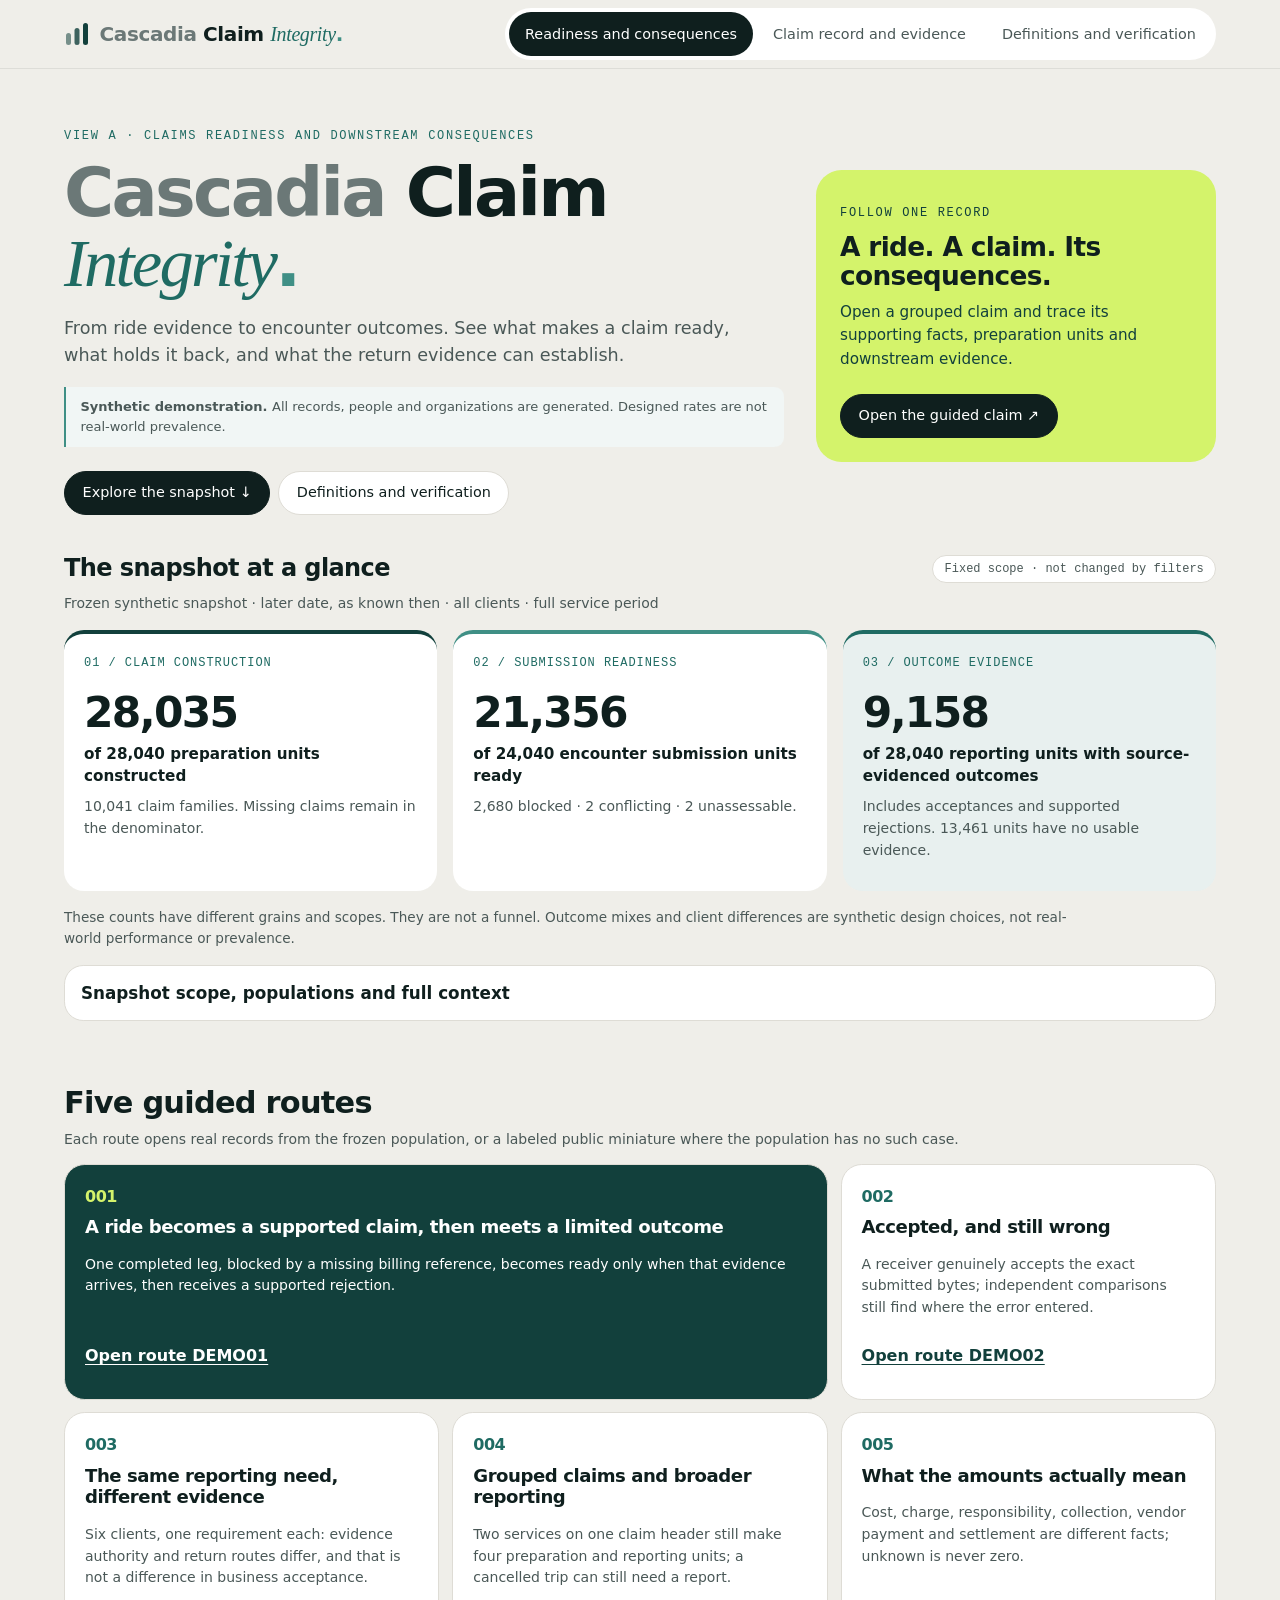
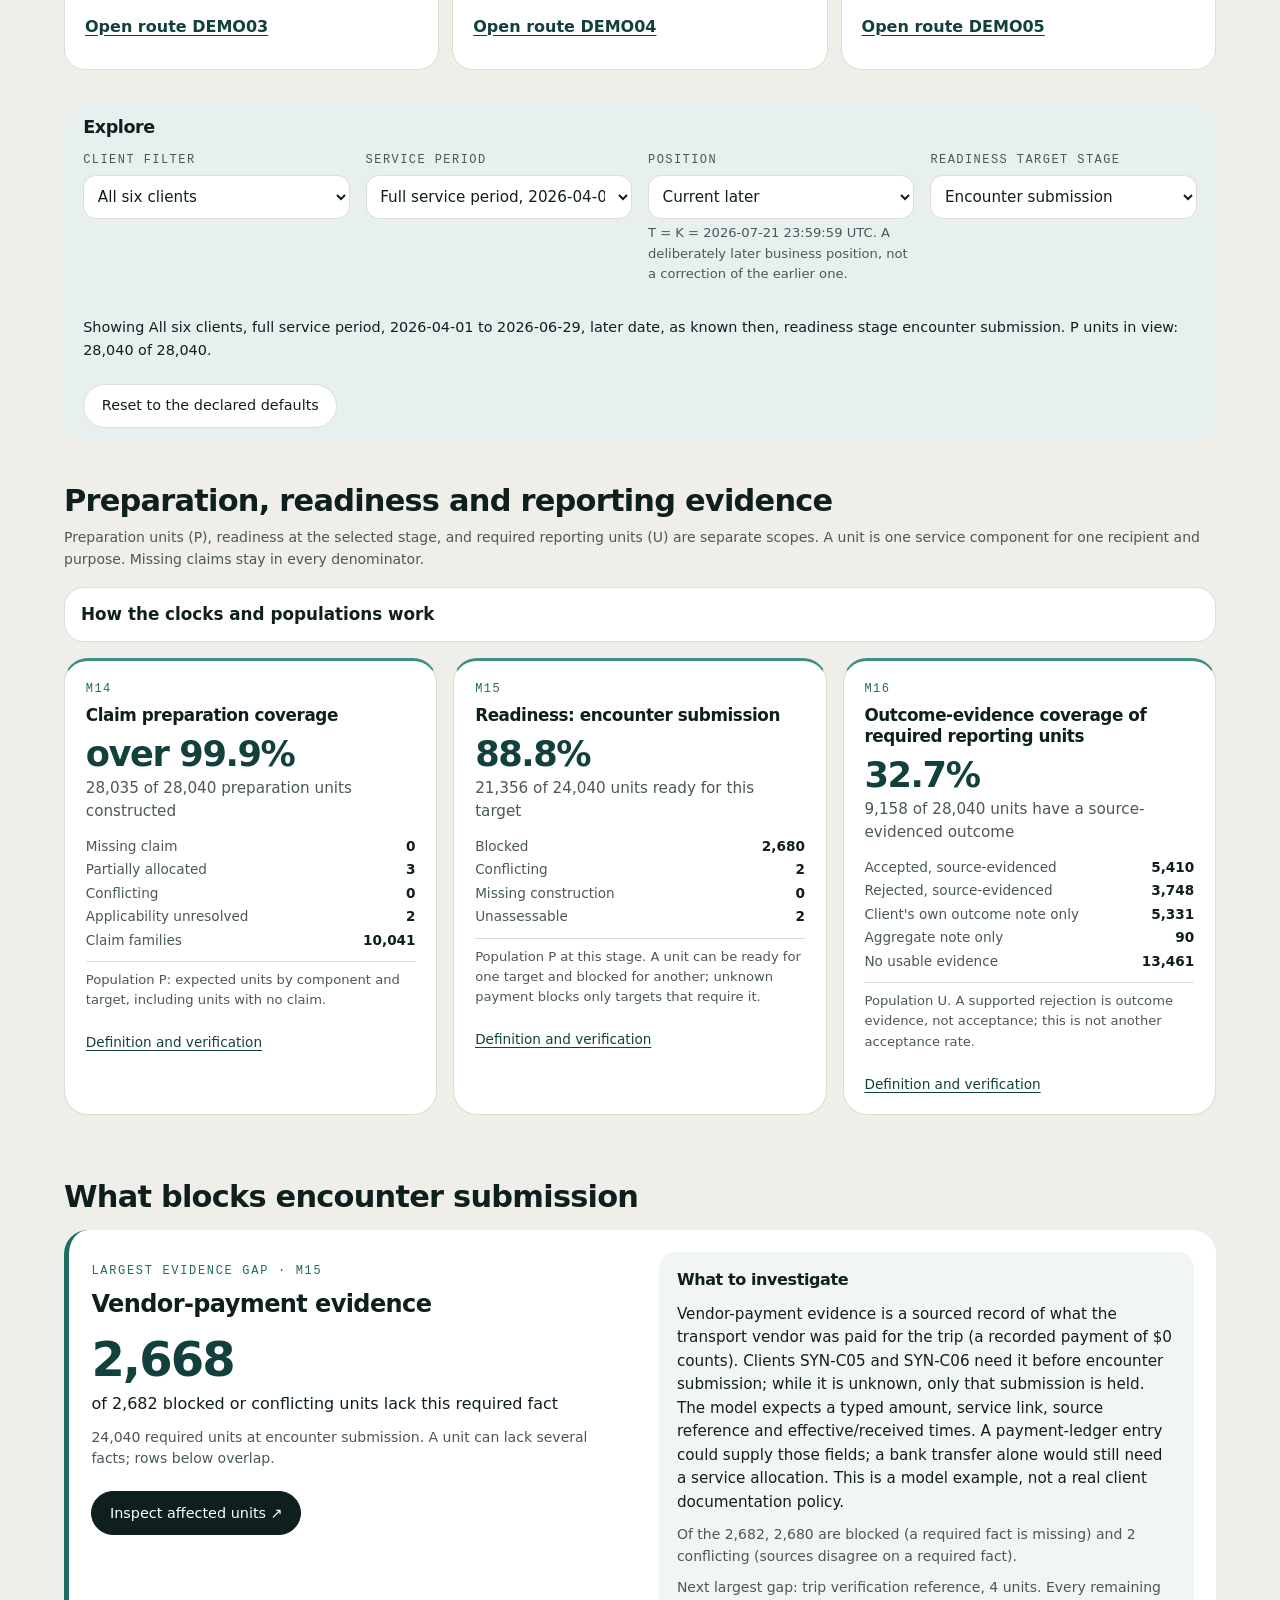
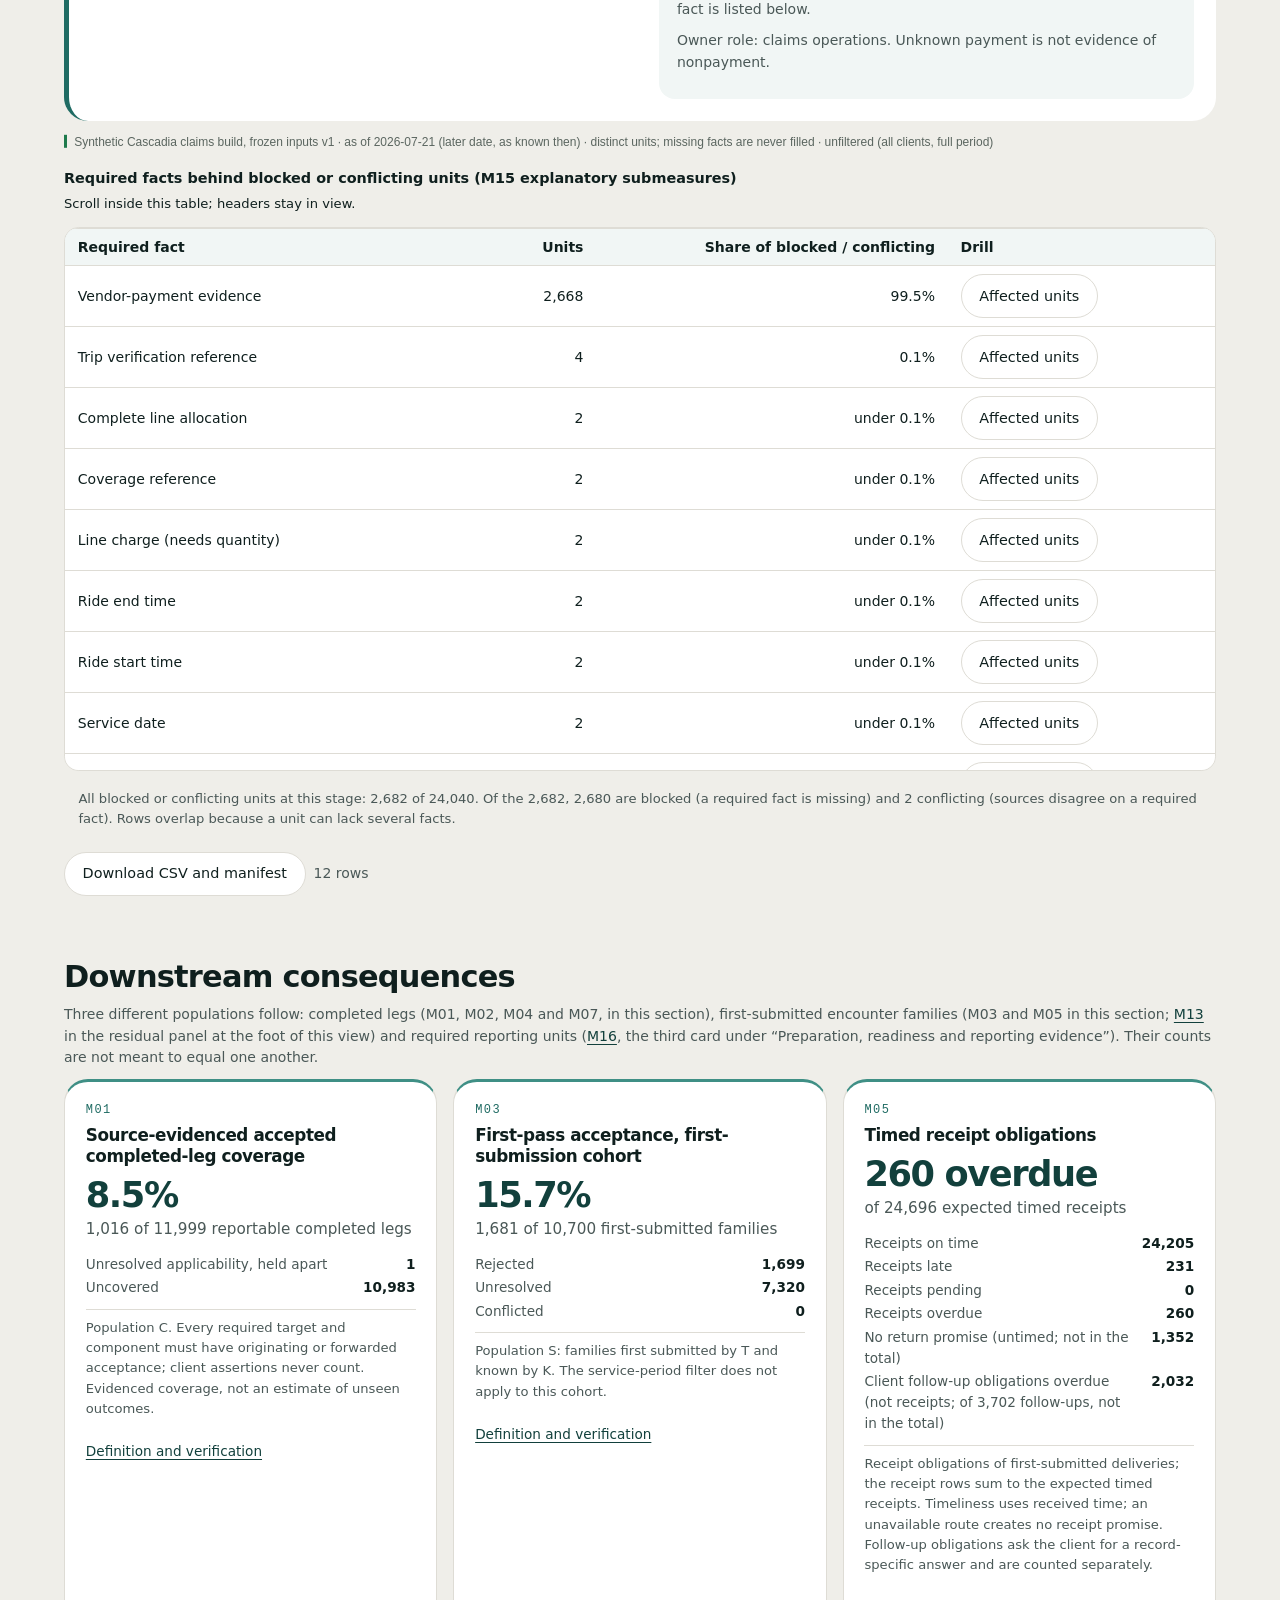
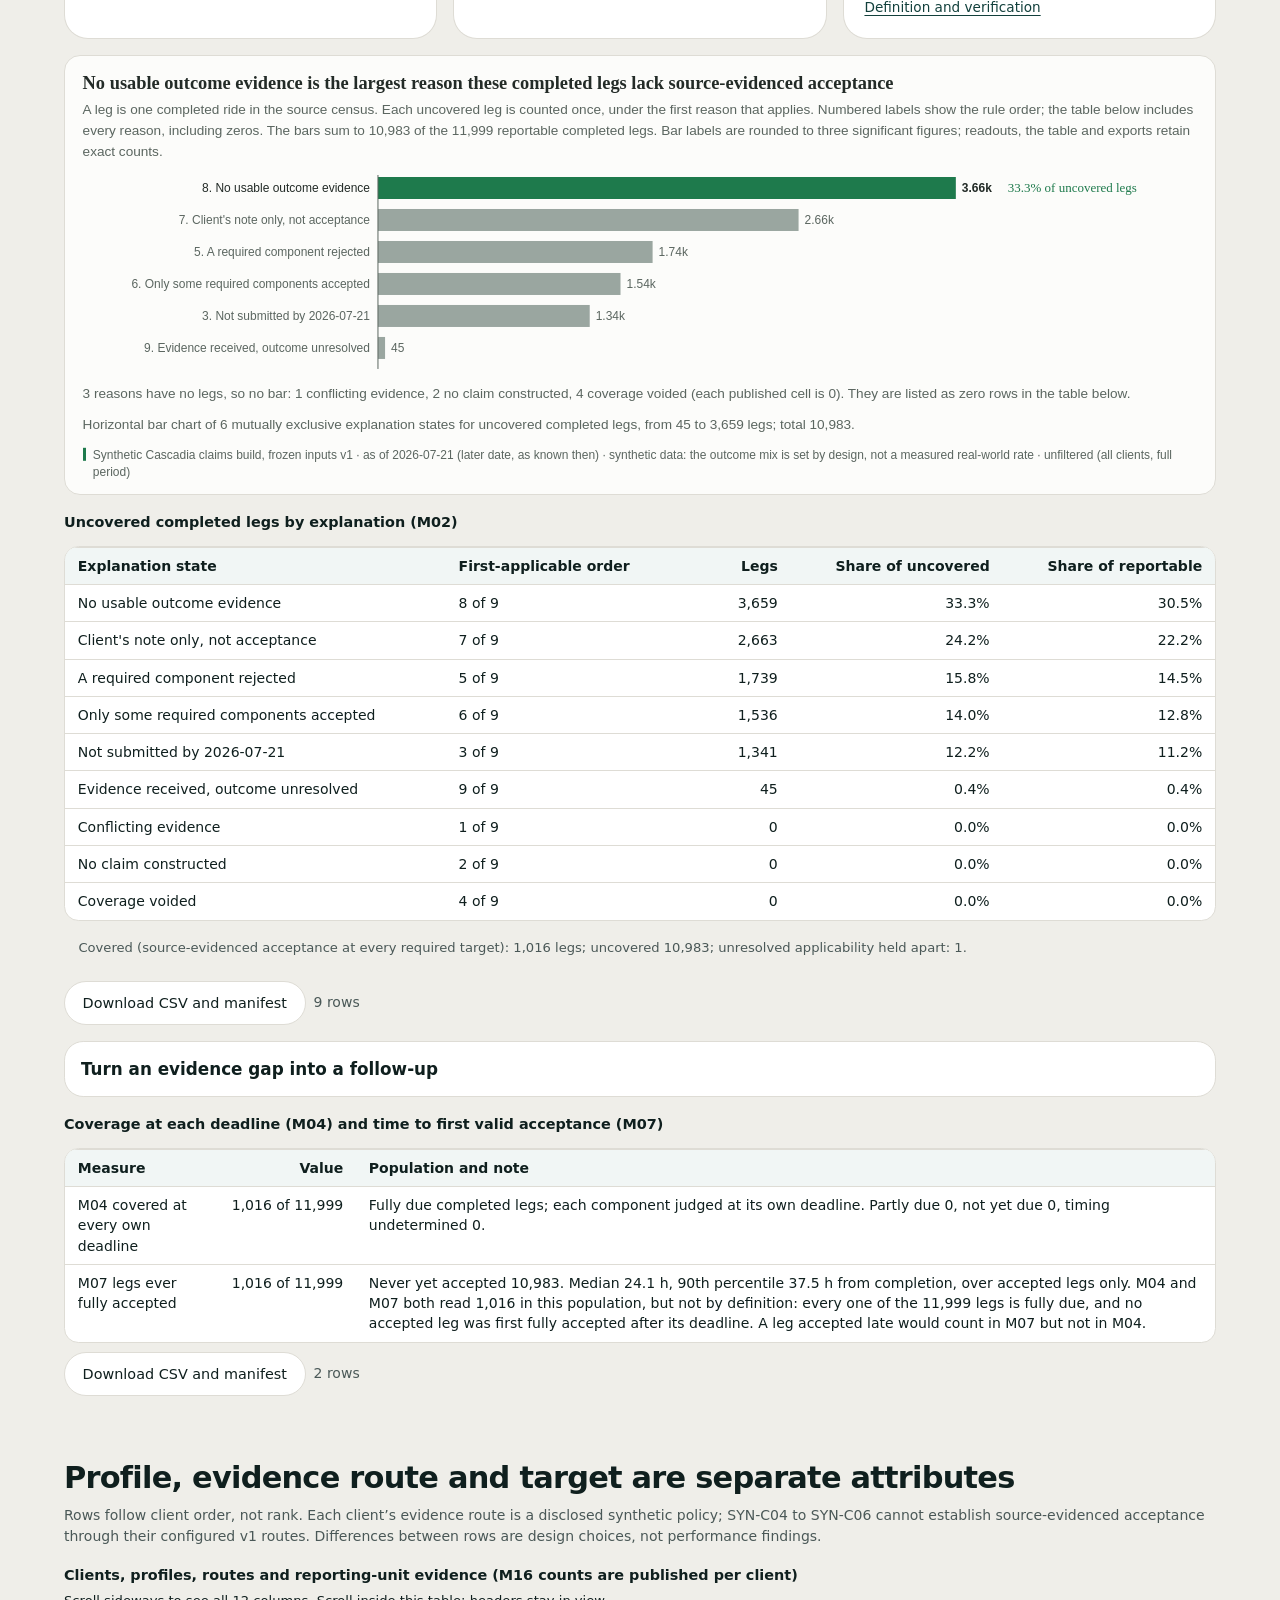
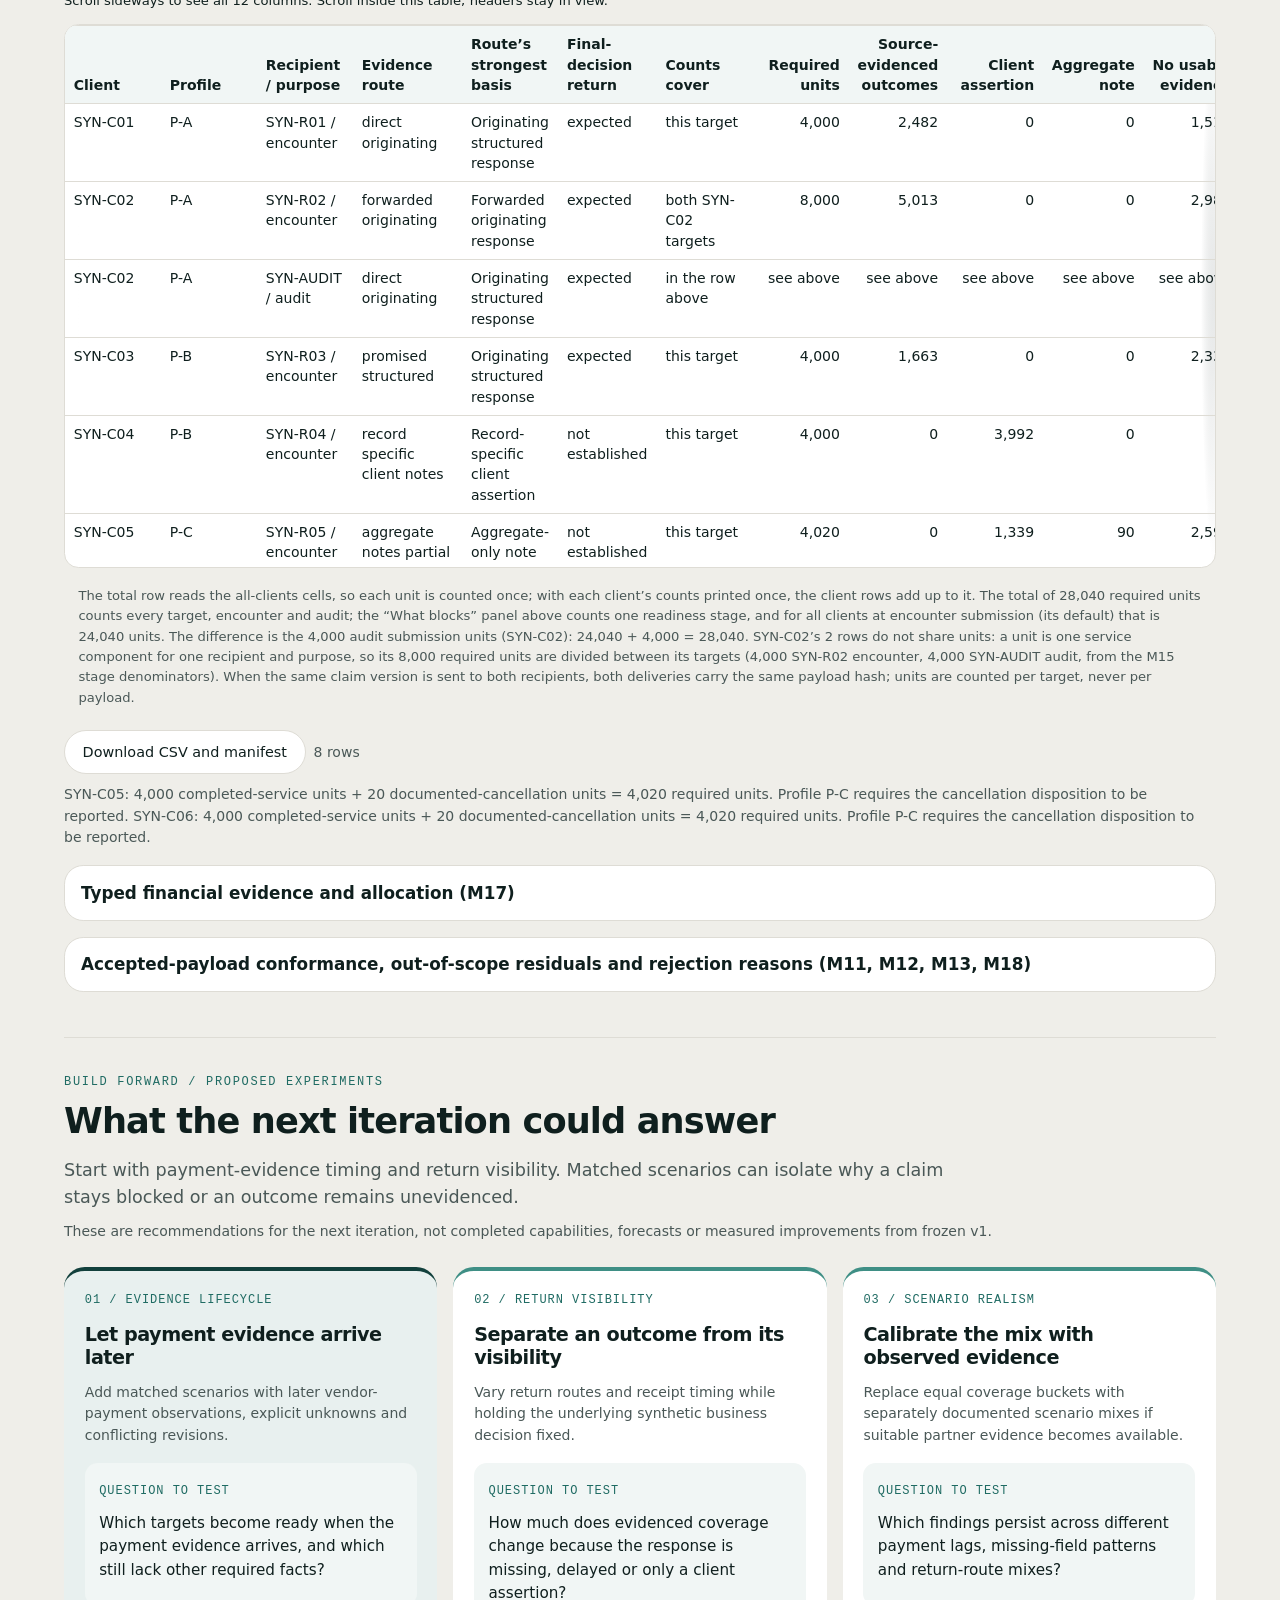
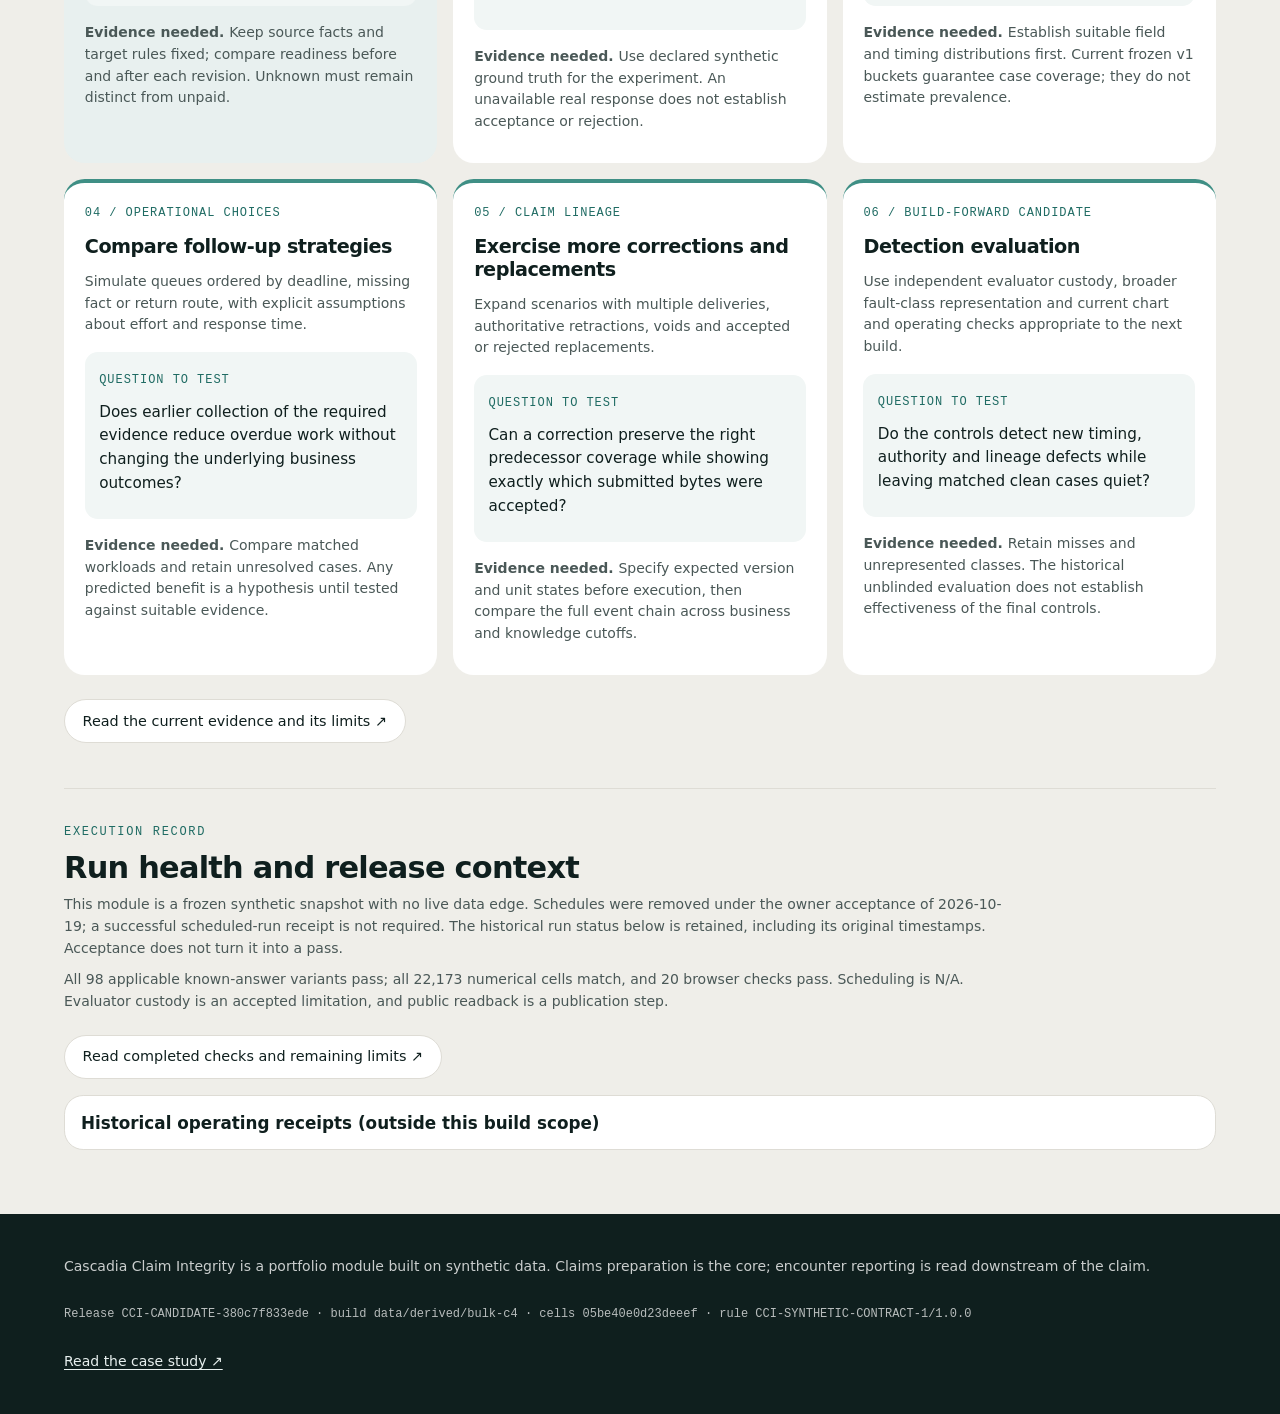
==== docs/index.html @ 3d6ae3dd "Publish Cascadia Claim Integrity module (served web/ from approved build commit 9e21fc7) Co-Authored" ====
<!doctype html>
<html lang="en">
<head>
<meta charset="utf-8">
<meta name="viewport" content="width=device-width, initial-scale=1">
<meta name="color-scheme" content="light">
<title>Cascadia Claim Integrity | From Ride Evidence to Encounter Outcomes</title>
<meta name="description" content="Trace each claim from its supporting facts through preparation, correction and downstream reporting. Synthetic demonstration data.">
<meta property="og:type" content="website">
<meta property="og:title" content="Cascadia Claim Integrity: From Ride Evidence to Encounter Outcomes">
<meta property="og:description" content="Trace each claim from its supporting facts through preparation, correction and downstream reporting. Synthetic demonstration data.">
<meta property="og:url" content="https://www.robbinsanalytics.com/cascadia-claim-integrity/">
<meta property="og:image" content="https://www.robbinsanalytics.com/cascadia-claim-integrity/assets/social-card.png">
<meta name="twitter:card" content="summary_large_image">
<meta name="twitter:title" content="Cascadia Claim Integrity: From Ride Evidence to Encounter Outcomes">
<meta name="twitter:description" content="Trace each claim from its supporting facts through preparation, correction and downstream reporting. Synthetic demonstration data.">
<meta name="twitter:image" content="https://www.robbinsanalytics.com/cascadia-claim-integrity/assets/social-card.png">
<link rel="icon" type="image/svg+xml" href="assets/favicon.svg">
<link rel="stylesheet" href="assets/app.css">
</head>
<body>
<a class="skip" href="#main">Skip to content</a>
<header class="site-head">
  <div class="container-x head-row">
    <a class="wordmark" href="#view=a" aria-label="Cascadia Claim Integrity, overview">
      <svg width="26" height="26" viewBox="0 0 26 26" aria-hidden="true"><rect x="2" y="12" width="5" height="12" rx="2.5" fill="#12403c" opacity="0.55"/><rect x="10.5" y="7" width="5" height="17" rx="2.5" fill="#12403c" opacity="0.8"/><rect x="19" y="2" width="5" height="22" rx="2.5" fill="#12403c"/></svg>
      <span class="wm-text"><span class="muted">Cascadia</span> Claim <span class="serif">Integrity</span><span class="stop">.</span></span>
    </a>
    <nav aria-label="Views" class="view-nav" id="view-nav">
      <a href="#view=a" data-view="a">Readiness and consequences</a>
      <a href="#view=b" data-view="b">Claim record and evidence</a>
      <a href="#view=c" data-view="c">Definitions and verification</a>
    </nav>
  </div>
</header>
<div class="synthetic-band" role="note">
  <div class="container-x"><strong>Synthetic demonstration.</strong> Every client, member, provider, recipient and record here is generated. Nothing describes a real organization, person or payer. Rates come from a deliberately constructed population and are not prevalence estimates.</div>
</div>
<main id="main" tabindex="-1">
  <noscript><div class="container-x"><p class="notice">This review build needs JavaScript to read its data bundle. The complete published cells are in <code>data/cells.json</code> and the frozen evidence registers in the repository's <code>governance/</code> directory.</p></div></noscript>
  <div id="app" class="container-x" aria-live="polite" aria-busy="true"><p class="loading">Loading the frozen synthetic snapshot&hellip;</p></div>
</main>
<footer class="site-foot">
  <div class="container-x foot-row">
    <p>Cascadia Claim Integrity is a portfolio module built on synthetic data. Claims preparation is the core; encounter reporting is read downstream of the claim.</p>
    <p class="mono" id="foot-release">Release identity loads with the bundle.</p>
  </div>
</footer>
<script src="assets/app.js"></script>
</body>
</html>
---- docs/assets/app.css ----
/* Cascadia Claim Integrity. Page chrome follows the Felix design system (cascadia-standards/design-system/felix-design-system.md v1.0);
   charts and data tables inside it follow VIZ-PRINCIPLES / CHART-REVIEW v2.9. Boundary recorded in governance/chart-review.md:
   Felix governs the page, cards, navigation, controls and typography outside a chart; Cascadia governs every chart canvas, its
   finding title, annotation, provenance strip and its data table. Minimum text 12 px everywhere. Light scheme only (VIZ 5.7). */
:root {
  color-scheme: light;
  --paper: #efeee9; --white: #ffffff; --mist: #e8f0ef; --mist-2: #f1f6f5; --line: #dedcd5;
  --ink: #0f1f1e; --ink-soft: #4a5857; --muted: #6b7877; --teal: #12403c; --teal-2: #1f6b63; --teal-3: #3f8f85;
  --lime: #d4f36b; --lime-2: #c2e84a;
  /* Cascadia chart palette */
  --evergreen: #1E7A4C; --glacier: #4C8BC0; --madrona: #C05A2E; --lupine: #7B68AE; --lichen: #9C7A20; --rain: #9AA6A0;
  --basalt: #232B27; --slate: #5B6660; --mist-grid: #E4E7E3; --chart-paper: #FCFCFA;
  --madrona-text: #BA572D; --lichen-text: #90701D; --glacier-text: #4279A7;
  --font-sans: Inter, "Segoe UI", system-ui, -apple-system, "Helvetica Neue", Arial, sans-serif;
  --font-display: "Inter Tight", Inter, "Segoe UI", system-ui, sans-serif;
  --font-serif: Fraunces, Georgia, "Times New Roman", serif;
  --font-mono: "JetBrains Mono", ui-monospace, "Cascadia Mono", Consolas, Menlo, monospace;
  --chart-serif: "Source Serif 4", Georgia, serif;
  --chart-sans: "Segoe UI", -apple-system, "Helvetica Neue", Arial, sans-serif;
  --radius-card: 1.5rem;
}
* { box-sizing: border-box; }
html { -webkit-font-smoothing: antialiased; scroll-behavior: smooth; }
@media (prefers-reduced-motion: reduce) { html { scroll-behavior: auto; } *, *::before, *::after { animation: none !important; transition: none !important; } }
body { margin: 0; background: var(--paper); color: var(--ink); font-family: var(--font-sans); font-size: 16px; line-height: 1.55; }
:focus-visible { outline: 2px solid var(--teal-2); outline-offset: 3px; }
a { color: var(--teal); text-underline-offset: 3px; }
code, .mono { font-family: var(--font-mono); font-size: max(12px, 0.85em); }
.container-x { width: 100%; max-width: 76rem; margin-inline: auto; padding-inline: 1.25rem; }
@media (min-width: 768px) { .container-x { padding-inline: 2rem; } }
.skip { position: absolute; left: -9999px; top: 0; background: var(--ink); color: #fff; padding: .6rem 1rem; z-index: 100; }
.skip:focus { left: 1rem; top: .5rem; }
.muted { color: var(--muted); }
.serif { font-family: var(--font-serif); font-style: italic; font-weight: 400; color: var(--teal-2); }
.stop { color: var(--teal-3); }

/* Header */
.site-head { position: sticky; top: 0; z-index: 50; background: rgba(239,238,233,.97); border-bottom: 1px solid rgba(15,31,30,.08); }
.head-row { display: flex; flex-wrap: wrap; align-items: center; justify-content: space-between; gap: .75rem; min-height: 4.25rem; padding-block: .5rem; }
.wordmark { display: inline-flex; align-items: center; gap: .6rem; text-decoration: none; color: var(--ink); }
.wm-text { font-family: var(--font-display); font-size: 1.25rem; font-weight: 600; letter-spacing: -.02em; white-space: nowrap; }
.view-nav { display: flex; flex-wrap: wrap; gap: .25rem; background: #fff; border-radius: 999px; padding: .25rem; }
.view-nav a { display: inline-flex; align-items: center; min-height: 2.75rem; padding: .5rem 1rem; border-radius: 999px; color: var(--ink-soft); text-decoration: none; font-size: .9rem; font-weight: 500; }
.view-nav a:hover { background: var(--paper); color: var(--ink); }
.view-nav a[aria-current="page"] { background: var(--ink); color: #fff; }
@media (max-width: 767px) {
  .site-head { position: static; }
  .view-nav { width: 100%; border-radius: 1rem; }
  .view-nav a { flex: 1 1 100%; justify-content: flex-start; border-radius: .8rem; }
}
.synthetic-band { background: var(--mist-2); border-bottom: 1px solid var(--line); font-size: .875rem; color: var(--ink-soft); padding-block: .55rem; }

/* Type */
h1, h2, h3, h4 { font-family: var(--font-display); letter-spacing: -.025em; color: var(--ink); margin: 0; }
h1 { font-size: clamp(2.1rem, 1.3rem + 3.2vw, 3.6rem); line-height: 1.02; font-weight: 700; letter-spacing: -.04em; }
h2 { font-size: clamp(1.45rem, 1.15rem + 1vw, 1.9rem); line-height: 1.12; font-weight: 650; margin-top: 2.6rem; }
h3 { font-size: 1.2rem; line-height: 1.2; font-weight: 650; }
h4 { font-size: 1rem; font-weight: 650; }
.eyebrow { font-family: var(--font-mono); font-size: .75rem; letter-spacing: .14em; text-transform: uppercase; color: var(--teal-2); }
.lede { font-size: 1.1rem; color: var(--ink-soft); max-width: 52rem; }
p { margin: .6rem 0; }
.small { font-size: .875rem; color: var(--ink-soft); }
.notice { background: #fff; border: 1px solid var(--line); border-radius: 1rem; padding: 1rem 1.2rem; }
.loading { padding: 3rem 0; color: var(--ink-soft); }

/* Surfaces */
.card { background: #fff; border: 1px solid var(--line); border-radius: var(--radius-card); padding: 1.25rem 1.4rem; }
.panel { background: #fff; border-radius: 1.75rem; padding: 1.4rem 1.5rem; margin-top: 1rem; }
.hero { padding-top: 2rem; }
.overview { margin-top: 1.4rem; background: #fff; border-radius: 1.75rem; padding: 1.4rem 1.5rem; border: 1px solid var(--line); }
.overview .finding { font-family: var(--font-display); font-size: clamp(1.1rem, 1rem + .5vw, 1.4rem); line-height: 1.45; font-weight: 500; color: var(--ink); max-width: 60rem; }
.ident { display: flex; flex-wrap: wrap; gap: .4rem; margin-top: .8rem; }
.chip { display: inline-flex; align-items: center; padding: .25rem .7rem; border-radius: 999px; background: #fff; border: 1px solid var(--line); font-family: var(--font-mono); font-size: .75rem; color: var(--ink-soft); }
.pill { display: inline-flex; align-items: center; gap: .4rem; padding: .3rem .8rem; border-radius: 999px; background: #fff; border: 1px solid rgba(15,31,30,.14); font-size: .8rem; font-weight: 500; }
.dot { width: .45rem; height: .45rem; border-radius: 999px; background: var(--teal-3); display: inline-block; }
.grid-3 { display: grid; gap: 1rem; grid-template-columns: 1fr; }
@media (min-width: 900px) { .grid-3 { grid-template-columns: repeat(3, minmax(0,1fr)); } }
.grid-2 { display: grid; gap: 1rem; grid-template-columns: 1fr; }
@media (min-width: 900px) { .grid-2 { grid-template-columns: repeat(2, minmax(0,1fr)); } }

/* Measure cards */
.mcard { background: #fff; border: 1px solid var(--line); border-radius: 1.5rem; padding: 1.2rem 1.3rem; display: flex; flex-direction: column; gap: .35rem; }
.mcard .mid { font-family: var(--font-mono); font-size: .75rem; letter-spacing: .12em; text-transform: uppercase; color: var(--teal-2); }
.mcard .mtitle { font-family: var(--font-display); font-weight: 650; font-size: 1.05rem; line-height: 1.25; }
.mcard .value { font-family: var(--font-display); font-weight: 700; font-size: 2.2rem; letter-spacing: -.04em; line-height: 1; margin-top: .3rem; }
.mcard .frac { font-size: .95rem; color: var(--ink-soft); }
.mcard .pop { font-size: .82rem; color: var(--ink-soft); border-top: 1px solid var(--line); padding-top: .5rem; margin-top: .3rem; }
.mcard dl { display: grid; grid-template-columns: minmax(0,1fr) auto; gap: .15rem .8rem; margin: .4rem 0 0; font-size: .85rem; }
.mcard dt { color: var(--ink-soft); }
.mcard dd { margin: 0; text-align: right; font-variant-numeric: tabular-nums; font-weight: 600; }
.mcard a.more { font-size: .85rem; margin-top: .4rem; }

/* Controls */
.controls { margin-top: 2rem; background: var(--mist-2); border: 1px solid var(--line); border-radius: 1.5rem; padding: 1rem 1.2rem; }
.controls form { display: grid; gap: .8rem 1rem; grid-template-columns: 1fr; }
@media (min-width: 720px) { .controls form { grid-template-columns: repeat(4, minmax(0,1fr)); } }
.controls label, .controls legend { display: block; font-family: var(--font-mono); font-size: .75rem; letter-spacing: .12em; text-transform: uppercase; color: var(--ink-soft); margin-bottom: .3rem; }
.controls select { width: 100%; min-height: 2.75rem; border-radius: .8rem; border: 1px solid var(--line); background: #fff; padding: .4rem .6rem; font: inherit; font-size: .95rem; color: var(--ink); }
.controls .state { grid-column: 1 / -1; font-size: .9rem; color: var(--ink); }
.btn { display: inline-flex; align-items: center; gap: .5rem; min-height: 2.75rem; padding: .55rem 1.1rem; border-radius: 999px; font: inherit; font-size: .9rem; font-weight: 500; cursor: pointer; border: 1px solid var(--line); background: #fff; color: var(--ink); text-decoration: none; }
.btn:hover { border-color: var(--teal-2); color: var(--teal); }
.btn-dark { background: var(--ink); color: #fff; border-color: var(--ink); }
.btn-dark:hover { background: var(--teal); color: #fff; }
.btn-row { display: flex; flex-wrap: wrap; gap: .5rem; align-items: center; }
.pos-desc { font-size: .82rem; color: var(--ink-soft); margin-top: .3rem; }
.restricted { border-left: 3px solid var(--lichen); background: #fbf7ec; padding: .5rem .8rem; border-radius: 0 .6rem .6rem 0; font-size: .875rem; }

/* Tables */
.table-wrap { overflow-x: auto; background: #fff; border: 1px solid var(--line); border-radius: .9rem; margin-top: .8rem; position: relative; }
.table-wrap:focus-visible { outline: 2px solid var(--teal-2); }
.binding pre { max-width: 100%; overflow: auto; }
.fold summary { overflow-wrap: anywhere; }
table { width: 100%; border-collapse: collapse; font-size: .875rem; line-height: 1.45; }
.tcap { font-weight: 600; font-size: .9rem; margin: 1rem 0 0; color: var(--ink); }
thead { background: var(--mist-2); }
th, td { text-align: left; vertical-align: baseline; padding: .5rem .8rem; border-top: 1px solid var(--line); }
th[scope="col"], th[scope="col"].num { font-weight: 600; white-space: normal; vertical-align: bottom; min-width: 6rem; max-width: 22ch; overflow-wrap: break-word; }
td.num, th.num { text-align: right; font-variant-numeric: tabular-nums; white-space: nowrap; }
tbody tr:hover { background: #fafaf7; }
.tbl-note { font-size: .82rem; color: var(--ink-soft); padding: .5rem .9rem .8rem; }
tfoot td { border-top: 2px solid var(--ink-soft); font-weight: 600; background: var(--mist-2); }
/* R1-13 finding 4: a table wider than its container says so in place (app.js table() toggles the hint) and shows edge shadows. */
.tbl-hint { font-size: .82rem; color: var(--ink); margin: .3rem 0 0; font-weight: 500; }
.tbl-hint[hidden] { display: none; }
.table-wrap.is-scrollable {
  background: linear-gradient(to right, #fff 30%, rgba(255,255,255,0)) left center / 2.5rem 100% no-repeat local,
              linear-gradient(to left, #fff 30%, rgba(255,255,255,0)) right center / 2.5rem 100% no-repeat local,
              radial-gradient(farthest-side at 0 50%, rgba(15,31,30,.22), rgba(15,31,30,0)) left center / .9rem 100% no-repeat scroll,
              radial-gradient(farthest-side at 100% 50%, rgba(15,31,30,.22), rgba(15,31,30,0)) right center / .9rem 100% no-repeat scroll;
  background-color: #fff;
}
/* Header cells may wrap where a table opts in, so it fits the design width (routes table). */
table.wrap-head th[scope="col"] { white-space: normal; vertical-align: bottom; }
table.wrap-head th, table.wrap-head td { padding-inline: .55rem; }
table.wrap-head td:first-child { white-space: nowrap; }
/* R1-13b finding 7: a table that opts in (downstream table) wraps its long text and identifier columns so it fits at 1280 px. */
table.fit td { white-space: normal; overflow-wrap: break-word; }
table.fit td .ident-wrap { overflow-wrap: anywhere; }
@media (min-width: 601px) { table.fit td:last-child { min-width: 14rem; } }
/* Tables retain their semantic header row at every width; the bounded region scrolls in both axes. */
.tag { display: inline-block; padding: .05rem .5rem; border-radius: 999px; font-size: .78rem; font-weight: 600; border: 1px solid var(--line); background: #fff; max-width: 100%; overflow-wrap: anywhere; }
td .tag { overflow-wrap: break-word; }
.tag.ok { border-color: #b7d6c4; background: #eef7f1; color: #165c39; }
.tag.bad { border-color: #e7c1ae; background: #fbefe8; color: #8f3f1d; }
.tag.unk { border-color: #d6d9d5; background: #f4f5f3; color: #4a5857; }
.tag.warn { border-color: #e6d6a6; background: #fbf6e6; color: #6e5512; }

/* Charts (Cascadia) */
figure.chart { margin: 1rem 0 0; background: var(--chart-paper); border: 1px solid var(--line); border-radius: 1rem; padding: 1rem 1.1rem .8rem; }
figure.chart .ctitle { font-family: var(--chart-serif); font-size: 1.15rem; line-height: 1.3; color: var(--basalt); font-weight: 600; margin: 0 0 .2rem; }
figure.chart .csub { font-family: var(--chart-sans); font-size: .85rem; color: var(--slate); margin: 0 0 .6rem; }
figure.chart svg { display: block; width: 100%; height: auto; }
figure.chart svg text { font-family: var(--chart-sans); font-size: 12px; fill: var(--basalt); }
figure.chart svg .lab-ctx { fill: var(--slate); }
figure.chart svg .ann { font-family: var(--chart-serif); font-size: 13px; }
figure.chart .summary { font-family: var(--chart-sans); font-size: .85rem; color: var(--slate); margin: .6rem 0 0; }
.prov { display: flex; align-items: baseline; gap: .45rem; margin-top: .7rem; font-family: var(--chart-sans); font-size: 12px; color: var(--slate); line-height: 1.4; }
/* R1-13 finding 23: at narrow widths the footnote, summary and provenance strip use the chart text token; the long title gives way to the short one. */
figure.chart .t-short { display: none; }
@media (max-width: 600px) {
  figure.chart .prov, figure.chart .summary, figure.chart .csub { color: var(--basalt); }
  figure.chart .ctitle .t-long { display: none; }
  figure.chart .ctitle .t-short { display: inline; }
}
.prov::before { content: ""; display: inline-block; width: 3px; height: 1.1em; background: var(--evergreen); flex: none; transform: translateY(.15em); }
details.fold { margin-top: 1rem; background: #fff; border: 1px solid var(--line); border-radius: 1.2rem; padding: .3rem 1rem; }
details.fold > summary { cursor: pointer; min-height: 2.75rem; display: flex; align-items: center; font-family: var(--font-display); font-weight: 650; font-size: 1.05rem; }
.relation { display: grid; gap: .5rem; grid-template-columns: 1fr; }

/* Record view */
.rec-head { display: flex; flex-wrap: wrap; gap: .6rem; align-items: baseline; }
.kv { display: grid; grid-template-columns: minmax(9rem, 14rem) minmax(0,1fr); gap: .2rem 1rem; font-size: .9rem; margin: .4rem 0; }
.kv dt { color: var(--ink-soft); }
.kv dd { margin: 0; overflow-wrap: anywhere; min-width: 0; }
.kv dd.hash { font-size: max(12px, .8rem); }
/* R1-13 finding 3: below 600 px the label sits above its value; identifiers break at separators (app.js brk()). */
@media (max-width: 600px) {
  .kv { grid-template-columns: minmax(0, 1fr); gap: 0; }
  .kv dt { font-family: var(--font-mono); font-size: .75rem; letter-spacing: .08em; text-transform: uppercase; color: var(--muted); margin-top: .5rem; }
  .kv dt:first-child { margin-top: 0; }
}
.search { display: flex; flex-wrap: wrap; gap: .5rem; margin-top: 1rem; }
.search input { flex: 1 1 18rem; min-height: 2.75rem; border-radius: 999px; border: 1px solid var(--line); padding: .45rem 1rem; font: inherit; font-size: .95rem; background: #fff; }
.timeline { list-style: none; margin: .6rem 0 0; padding: 0; border-left: 2px solid var(--line); }
.timeline li { position: relative; padding: .35rem 0 .35rem 1rem; font-size: .88rem; }
.timeline li::before { content: ""; position: absolute; left: -6px; top: .85rem; width: 10px; height: 10px; border-radius: 999px; background: #fff; border: 2px solid var(--teal-3); }
.timeline li.after-k { color: var(--muted); }
.timeline li.after-k::before { border-style: dashed; border-color: var(--rain); }
.story-list { display: grid; gap: .8rem; grid-template-columns: 1fr; margin-top: .8rem; }
@media (min-width: 900px) { .story-list { grid-template-columns: repeat(5, minmax(0,1fr)); } }
.story { background: #fff; border: 1px solid var(--line); border-radius: 1.3rem; padding: 1rem; display: flex; flex-direction: column; gap: .4rem; }
.story .sid { font-family: var(--font-display); font-weight: 700; font-size: 1.4rem; letter-spacing: -.03em; }
.story h3 { font-size: 1rem; }
.steps { counter-reset: s; list-style: none; padding: 0; margin: .6rem 0 0; }
.steps li { counter-increment: s; position: relative; padding: .5rem 0 .5rem 2.4rem; border-top: 1px solid var(--line); }
.steps li::before { content: counter(s, decimal-leading-zero); position: absolute; left: 0; top: .5rem; font-family: var(--font-display); font-weight: 700; color: var(--teal-2); }
.health { margin-top: 1.4rem; border-radius: 1.2rem; padding: .8rem 1rem; background: #fff; border: 1px dashed var(--rain); font-size: .9rem; display: flex; flex-wrap: wrap; gap: .4rem 1.2rem; }
.health strong { font-family: var(--font-display); }
.site-foot { margin-top: 4rem; background: var(--ink); color: rgba(255,255,255,.78); padding-block: 2rem; font-size: .875rem; }
.site-foot .mono { color: rgba(255,255,255,.7); overflow-wrap: anywhere; }
.site-foot a.case-study-link { color: var(--mist); }
.site-foot a.case-study-link:hover { color: var(--lime); }
.foot-row { display: grid; gap: .5rem; }
.visually-hidden { position: absolute !important; width: 1px; height: 1px; overflow: hidden; clip: rect(0 0 0 0); white-space: nowrap; }
@media print { .site-head, .controls, .view-nav { display: none; } }


/* Owner-preview UI revision, 2026-10-19. Felix chrome; Cascadia chart semantics retained. */
.synthetic-band { margin: 1.1rem 0 1.5rem; padding: .65rem .9rem; border: 0; border-left: 2px solid var(--teal-3); background: var(--mist-2); border-radius: 0 .6rem .6rem 0; font-size: .8125rem; line-height: 1.5; }
.synthetic-band .container-x { padding: 0; max-width: none; }
.hero { padding-top: 3rem; }
.hero-split { display: grid; grid-template-columns: minmax(0,1.8fr) minmax(17rem,1fr); gap: 2rem; align-items: center; padding-bottom: .5rem; }
.hero-copy, .hero-guide, .snapshot-card, .blocker-focus > div { min-width: 0; }
.hero-copy h1 { max-width: 13ch; font-size: clamp(2.7rem, 1.8rem + 3.1vw, 4.3rem); margin-top: .8rem; }
.hero-copy .lede { max-width: 42rem; }
.hero-actions { margin-top: 1.35rem; }
.hero-guide { padding: 1.5rem; border-radius: 1.6rem; background: var(--lime); }
.hero-guide .eyebrow { color: var(--teal); }
.hero-guide h2 { font-size: 1.65rem; margin: .6rem 0; line-height: 1.12; }
.hero-guide p:not(.eyebrow) { color: var(--teal); font-size: .95rem; }
.hero-guide .btn { margin-top: .8rem; }
.snapshot.overview { background: transparent; padding: 0; border: 0; border-radius: 0; margin-top: 2rem; }
.snapshot-heading { display: flex; flex-wrap: wrap; justify-content: space-between; align-items: center; gap: .6rem; }
.snapshot h2 { margin: 0; font-size: 1.5rem; }
.snapshot-grid { margin-top: 1rem; }
.snapshot-card { background: white; padding: 1.25rem; border-radius: 1.25rem; border-top: 4px solid var(--teal); }
.snapshot-card:nth-child(2) { border-top-color: var(--teal-3); }
.snapshot-card:nth-child(3) { border-top-color: var(--teal-2); background: var(--mist); }
.snapshot-card .eyebrow { letter-spacing: .08em; margin: 0 0 1.2rem; }
.snapshot-value { font-family: var(--font-display); font-size: 2.65rem; line-height: 1; letter-spacing: -.04em; font-weight: 700; color: var(--ink); }
.snapshot-den { font-size: .95rem; font-weight: 600; line-height: 1.4; }
.scope-note { font-size: .85rem; color: var(--ink-soft); margin-top: 1rem; max-width: 64rem; }
.snapshot-detail { margin-top: .8rem; }
.snapshot-detail > .small { max-width: 64rem; }
.view-a > section:not(.hero):not(.snapshot):not(.controls) { margin-top: 2.8rem; padding-top: .25rem; }
.view-a > section > h2, .view-a > h2 { margin-top: 1rem; }
.view-a > h2 { margin-top: 2.5rem; }
.view-a .mcard { border-top: 3px solid var(--teal-3); }
.view-a .mcard .value { color: var(--teal); }
.terms-fold { margin-bottom: 1rem; }
.terms-fold > summary, .snapshot-detail > summary { font-size: .95rem; }
.view-a .story-list { grid-template-columns: repeat(3, minmax(0,1fr)); }
.view-a .story:first-child { grid-column: span 2; background: var(--teal); color: white; }
.view-a .story:first-child h3, .view-a .story:first-child .small, .view-a .story:first-child a { color: white; }
.view-a .story:first-child .sid { color: var(--lime); }
.view-a .story { padding: 1.25rem; }
.view-a .story .sid { color: var(--teal-2); font-size: 1rem; }
.view-a .story h3 { font-size: 1.13rem; }
.view-a .story a { margin-top: auto; font-weight: 600; min-height: 2.75rem; display: inline-flex; align-items: center; }
.controls { background: var(--mist); border: 0; }
.controls h2 { margin-bottom: .85rem; }
.blocker-focus { display: grid; grid-template-columns: minmax(0,1fr) minmax(0,1fr); gap: 2rem; padding: 1.4rem; border-radius: 1.5rem; background: white; border-left: 5px solid var(--teal-2); margin-top: 1rem; }
.blocker-focus h3 { margin-top: .45rem; font-size: 1.5rem; }
.blocker-value { color: var(--teal); font-family: var(--font-display); font-size: 3rem; font-weight: 700; letter-spacing: -.04em; line-height: 1; margin-top: 1rem; }
.blocker-context { background: var(--mist-2); border-radius: 1rem; padding: 1rem 1.15rem; font-size: .95rem; }
.blocker-focus .btn { margin-top: .7rem; }
.run-section { border-top: 1px solid var(--line); padding-top: 1.5rem !important; }
.run-section h2 { margin-top: .4rem !important; }
.run-section > .small { max-width: 60rem; }
.run-section > a { display: inline-block; margin-top: .8rem; font-size: .9rem; }
.run-section .health { margin-top: .8rem; font-size: .85rem; }
/* Sticky headers stay visible while the bounded table region scrolls at every viewport width. */
.table-wrap { max-height: min(65vh, 34rem); overflow: auto; overscroll-behavior: auto; }
table { border-collapse: separate; border-spacing: 0; }
thead th { position: sticky; top: 0; z-index: 2; background: var(--mist-2); box-shadow: 0 1px 0 var(--line); }
.chart-point { cursor: pointer; }
.chart-point:focus { outline: none; }
.chart-point:focus-visible .point-hit { stroke: var(--teal-2); stroke-width: 2; }
.chart-tooltip { position: fixed; z-index: 80; width: 18rem; background: var(--ink); color: white; padding: .75rem .9rem; border-radius: .75rem; font-family: var(--chart-sans); font-size: .875rem; line-height: 1.4; box-shadow: 0 6px 24px #0f1f1e30; pointer-events: none; overflow-wrap: anywhere; }
.chart-tooltip[hidden] { display: none; }
.chart-tooltip strong, .chart-tooltip span { display: block; }
.chart-tooltip strong { font-weight: 600; }
.chart-tooltip span { margin-top: .3rem; }
.chart-tooltip .tip-scope { color: #e8f0ef; font-size: .75rem; }
h2[id] { scroll-margin-top: 7rem; }
@media (max-width: 899px) {
  .hero-split { grid-template-columns: minmax(0,1fr); gap: 1.4rem; }
  .hero-copy h1 { max-width: 17ch; }
  .hero-guide { max-width: none; }
  .view-a .story-list { grid-template-columns: repeat(2,minmax(0,1fr)); }
}
@media (max-width: 600px) {
  .container-x { padding-inline: 1rem; }
  .wm-text { font-size: 1.05rem; }
  .wordmark { gap: .35rem; max-width: 100%; }
  .hero { padding-top: 1.6rem; }
  .hero-copy h1 { font-size: 2.65rem; }
  .hero-copy .eyebrow { font-size: .75rem; letter-spacing: .08em; }
  .hero-actions { gap: .5rem; }
  .hero-actions .btn { width: 100%; justify-content: center; }
  .hero-guide { padding: 1.2rem; }
  .hero-guide h2 { font-size: 1.4rem; }
  .snapshot-card { padding: 1.1rem; }
  .snapshot-card .eyebrow { margin-bottom: .7rem; }
  .snapshot-value { font-size: 2.4rem; }
  .snapshot-heading .chip { white-space: normal; }
  .view-a .story-list, .blocker-focus { grid-template-columns: minmax(0,1fr); }
  .view-a .story:first-child { grid-column: auto; }
  .blocker-focus { padding: 1.1rem; gap: 1rem; }
  .blocker-context { padding: .9rem; }
  .search input { min-width: 0; max-width: 100%; }
  .chip { overflow-wrap: anywhere; }
  h2[id] { scroll-margin-top: 1rem; }
}
@media print {
  .table-wrap { max-height: none; overflow: visible; }
  .chart-tooltip { display: none; }
  .synthetic-band { display: block; }
}

/* Preview revision 2: explanatory views share the same Felix hierarchy. */
.explanatory-hero .hero-copy h1 { font-size: clamp(2.7rem, 1.8rem + 2.5vw, 3.8rem); max-width: 15ch; }
.hero-prompts { padding-left: 1.15rem; margin: 1.2rem 0 0; color: var(--teal); font-size: .95rem; }
.hero-prompts li { padding: .55rem 0 .55rem .25rem; border-top: 1px solid #12403c30; }
.reading-nav { margin: 2rem 0; padding: 1rem 1.2rem; background: var(--mist); border-radius: 1.2rem; }
.reading-nav > .eyebrow { margin: 0 0 .6rem; }
.reading-nav .btn { font-size: .85rem; padding: .45rem .85rem; }
.reading-chapter { margin-top: 2rem; padding: 1.5rem; border-radius: 1.5rem; border: 1px solid var(--line); border-top: 4px solid var(--teal-3); background: white; scroll-margin-top: 6rem; min-width: 0; }
.reading-chapter > .eyebrow { margin: 0 0 .6rem; }
.reading-chapter > h2, .reading-chapter > h3 { margin-top: 0 !important; }
.reading-chapter > h2 { font-size: 1.7rem; }
.reading-chapter .panel { background: var(--mist-2); }
.reading-chapter > .small { max-width: 64rem; }
.reading-chapter .table-wrap { border-radius: .8rem; }
.record-search { background: var(--mist); border-radius: 1.5rem; padding: 1.25rem 1.5rem; margin-top: 2rem; }
.record-search > .eyebrow { margin: 0 0 .4rem; }
.record-search h2 { margin: 0; font-size: 1.5rem; }
.record-search > .small { max-width: 56rem; }
.record-search .search { margin-top: 1rem; }
.position-strip { padding: 1rem 1.2rem; border-left: 3px solid var(--teal-3); margin-top: 1rem; background: #ffffff80; border-radius: 0 1rem 1rem 0; }
.position-strip a { display: inline-block; margin: .25rem 0; padding: .2rem .4rem; background: white; border-radius: .4rem; }
.record-context { background: var(--teal); color: white; border-radius: 1.5rem; padding: 1.4rem 1.5rem; margin-top: 2rem; }
.record-context h2 { color: white; font-size: 1.7rem; margin-top: 0 !important; overflow-wrap: anywhere; }
.record-context .kv dt { color: var(--mist); }
.record-context .kv dd { color: white; }
.record-context .tag { background: white; }
.view-b #rec-holder { min-width: 0; }
.view-b #rec-holder > article { min-width: 0; }
.view-b .panel[aria-labelledby="story-h"] { border-left: 4px solid var(--teal-3); }
.view-b .steps > li { padding-top: 1rem; padding-bottom: 1rem; }
.view-b .steps li::before { top: 1rem; }
.view-b #record-financial, .view-b #record-bridge { background: var(--mist-2); }
.view-b #rec-holder > div > h2 { margin-bottom: 1rem; }
.view-b #rec-holder > div > .btn-row { margin-bottom: 1rem; }
.evidence-overview { margin-top: 2rem; }
.evidence-overview > h2 { margin-top: 0; font-size: 1.5rem; }
.evidence-overview > .grid-3 { margin-top: 1rem; }
.evidence-card { background: white; border-top: 4px solid var(--teal); border-radius: 1.2rem; padding: 1.2rem; }
.evidence-card:nth-child(3) { background: var(--mist); }
.evidence-card > .eyebrow { font-size: .75rem; letter-spacing: .08em; margin-top: 0; }
.evidence-card h3 { margin: .7rem 0; font-size: 1.15rem; }
.evidence-card .tag { margin-bottom: .3rem; }
.definition-picker { display: grid; gap: .4rem; max-width: 100%; margin: 1rem 0; padding: 1rem; background: var(--mist); border-radius: .8rem; }
.definition-picker label { font-size: .85rem; font-weight: 600; }
.definition-picker select { width: 100%; min-width: 0; min-height: 2.75rem; border: 1px solid var(--line); border-radius: .6rem; padding: .4rem .7rem; background: white; font: inherit; color: var(--ink); }
.view-c #detectors .tbl-note { background: var(--mist-2); border-left: 3px solid var(--teal-2); border-radius: 0 .7rem .7rem 0; margin: 1rem 0; padding: 1rem; }
.view-c #detectors .fold { margin-top: 1rem; }
.view-c #execution { background: var(--mist-2); }
.recommendations { padding: 1.6rem 0 0 !important; border-top: 1px solid var(--line); }
.recommendations > h2 { font-size: clamp(1.7rem, 1.4rem + 1vw, 2.2rem); margin: .6rem 0 1rem !important; }
.recommendations > .lede { max-width: 58rem; }
.recommendation-grid { display: grid; grid-template-columns: repeat(3,minmax(0,1fr)); gap: 1rem; margin: 1.5rem 0; }
.recommendation-card { min-width: 0; background: white; border-radius: 1.3rem; padding: 1.3rem; border-top: 4px solid var(--teal-3); }
.recommendation-card:first-child { background: var(--mist); border-color: var(--teal); }
.recommendation-card > .eyebrow { letter-spacing: .08em; margin: 0 0 .8rem; }
.recommendation-card h3 { font-size: 1.2rem; margin-bottom: .8rem; }
.experiment-question { padding: .9rem; background: var(--mist-2); border-radius: .8rem; margin: 1rem 0; }
.experiment-question .eyebrow { letter-spacing: .08em; font-size: .75rem; }
.experiment-question p { font-size: .95rem; font-weight: 500; }
@media (max-width: 899px) {
  .recommendation-grid { grid-template-columns: repeat(2,minmax(0,1fr)); }
}
@media (max-width: 600px) {
  .explanatory-hero .hero-copy h1 { font-size: 2.65rem; }
  .reading-nav { padding: 1rem; }
  .reading-nav .btn { justify-content: flex-start; width: 100%; }
  .reading-chapter, .record-search, .record-context { padding: 1.1rem; border-radius: 1.1rem; }
  .reading-chapter { scroll-margin-top: 1rem; }
  .reading-chapter > h2 { font-size: 1.45rem; }
  .record-context h2 { font-size: 1.35rem; }
  .record-context .kv dt { color: var(--mist); }
  .recommendation-grid { grid-template-columns: minmax(0,1fr); }
  .recommendation-card { padding: 1.15rem; }
  .definition-picker { padding: .8rem; }
  .definition-picker select { font-size: .875rem; }
  .view-c .reading-chapter .panel { padding: 1rem; border-radius: .8rem; }
}

/* October 19 completion records. Scoped to explanatory cards, not analytical charts. */
.completed-checks > .grid-2 { margin-top: 1rem; }
.completed-checks .completed-check-card { background: white; border-top-color: #165c39; }
.completed-check-card .completed-check-value { font-size: clamp(1.5rem, 3vw, 2.1rem); color: var(--teal); font-variant-numeric: tabular-nums; }
.completed-check-card > p:not(.eyebrow) { margin-bottom: 0; }
.completion-regressions { margin-top: 1rem; padding: 1.1rem 1.2rem; border-radius: 1.2rem; background: var(--mist); }
.completion-regressions > .tag { margin-right: .6rem; }
.completion-regressions > p { margin: .5rem 0 0; }
.completed-checks > .fold { margin-top: 1rem; }
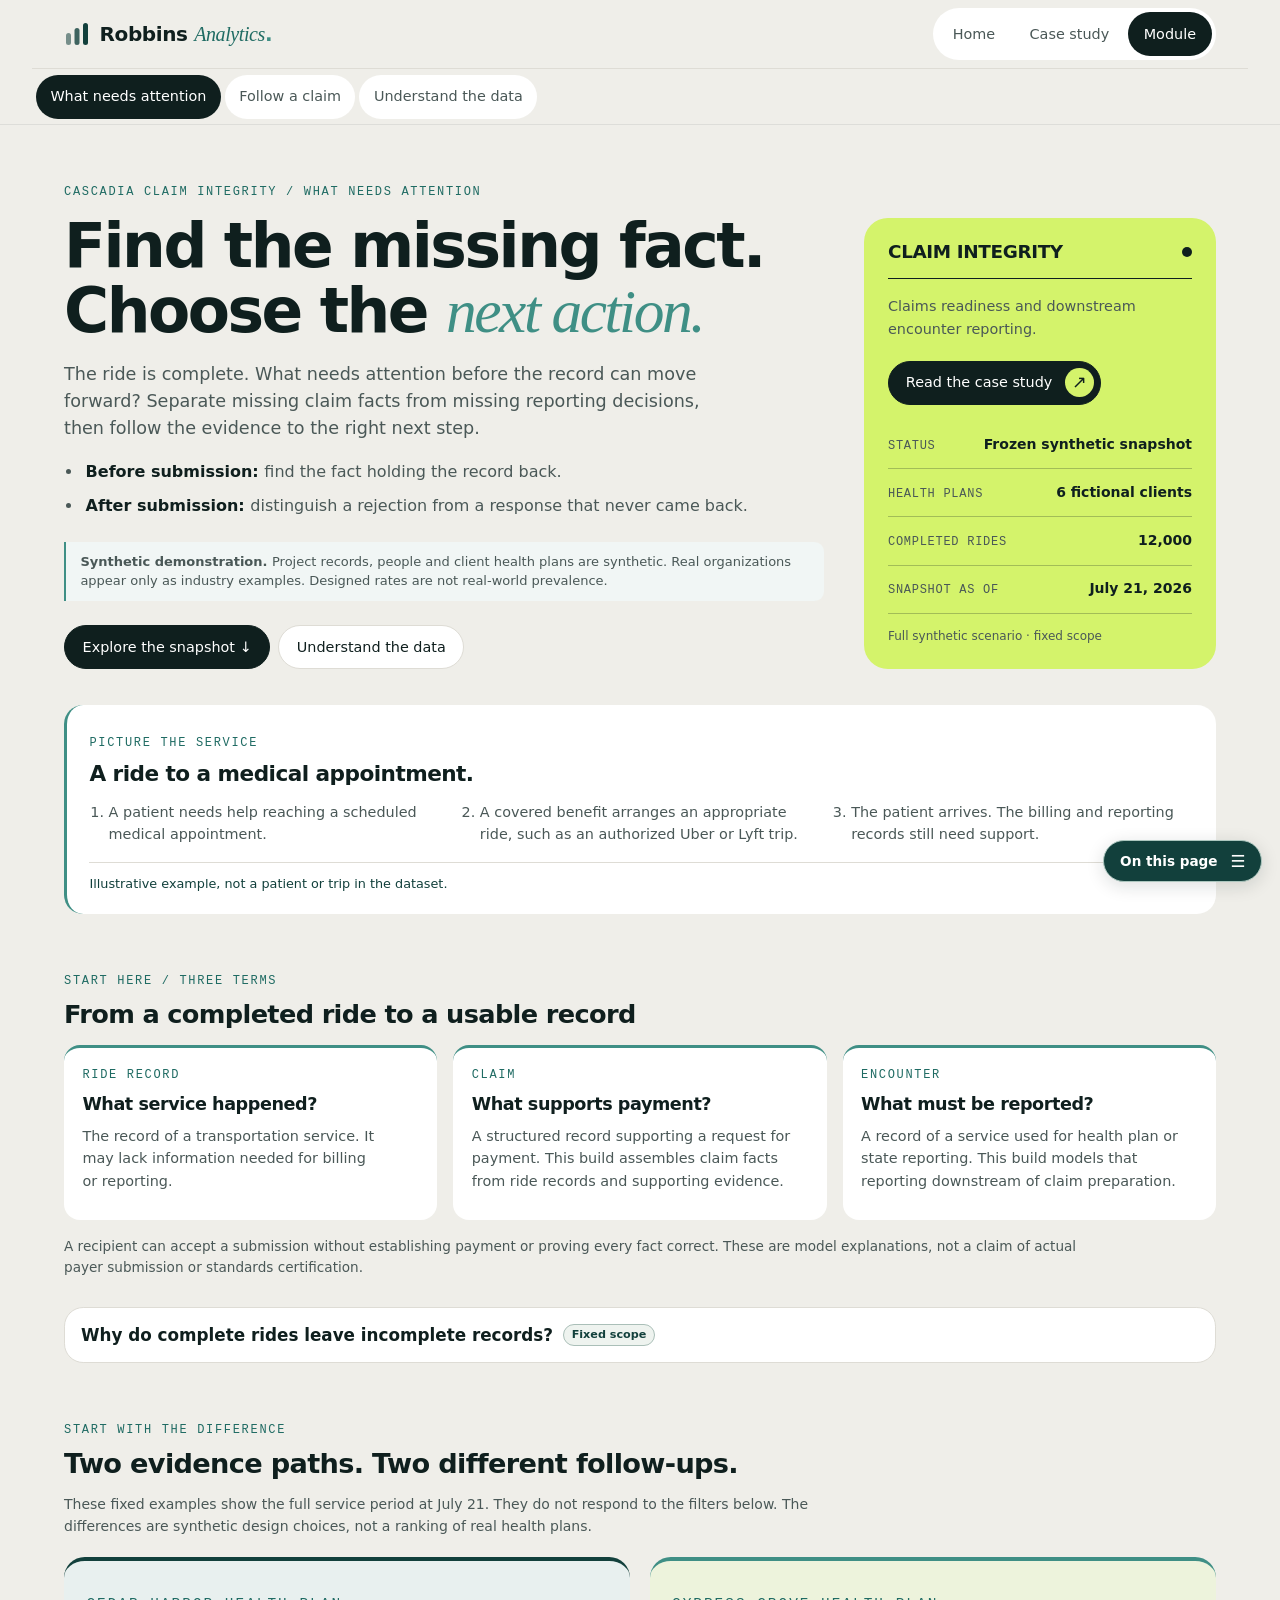
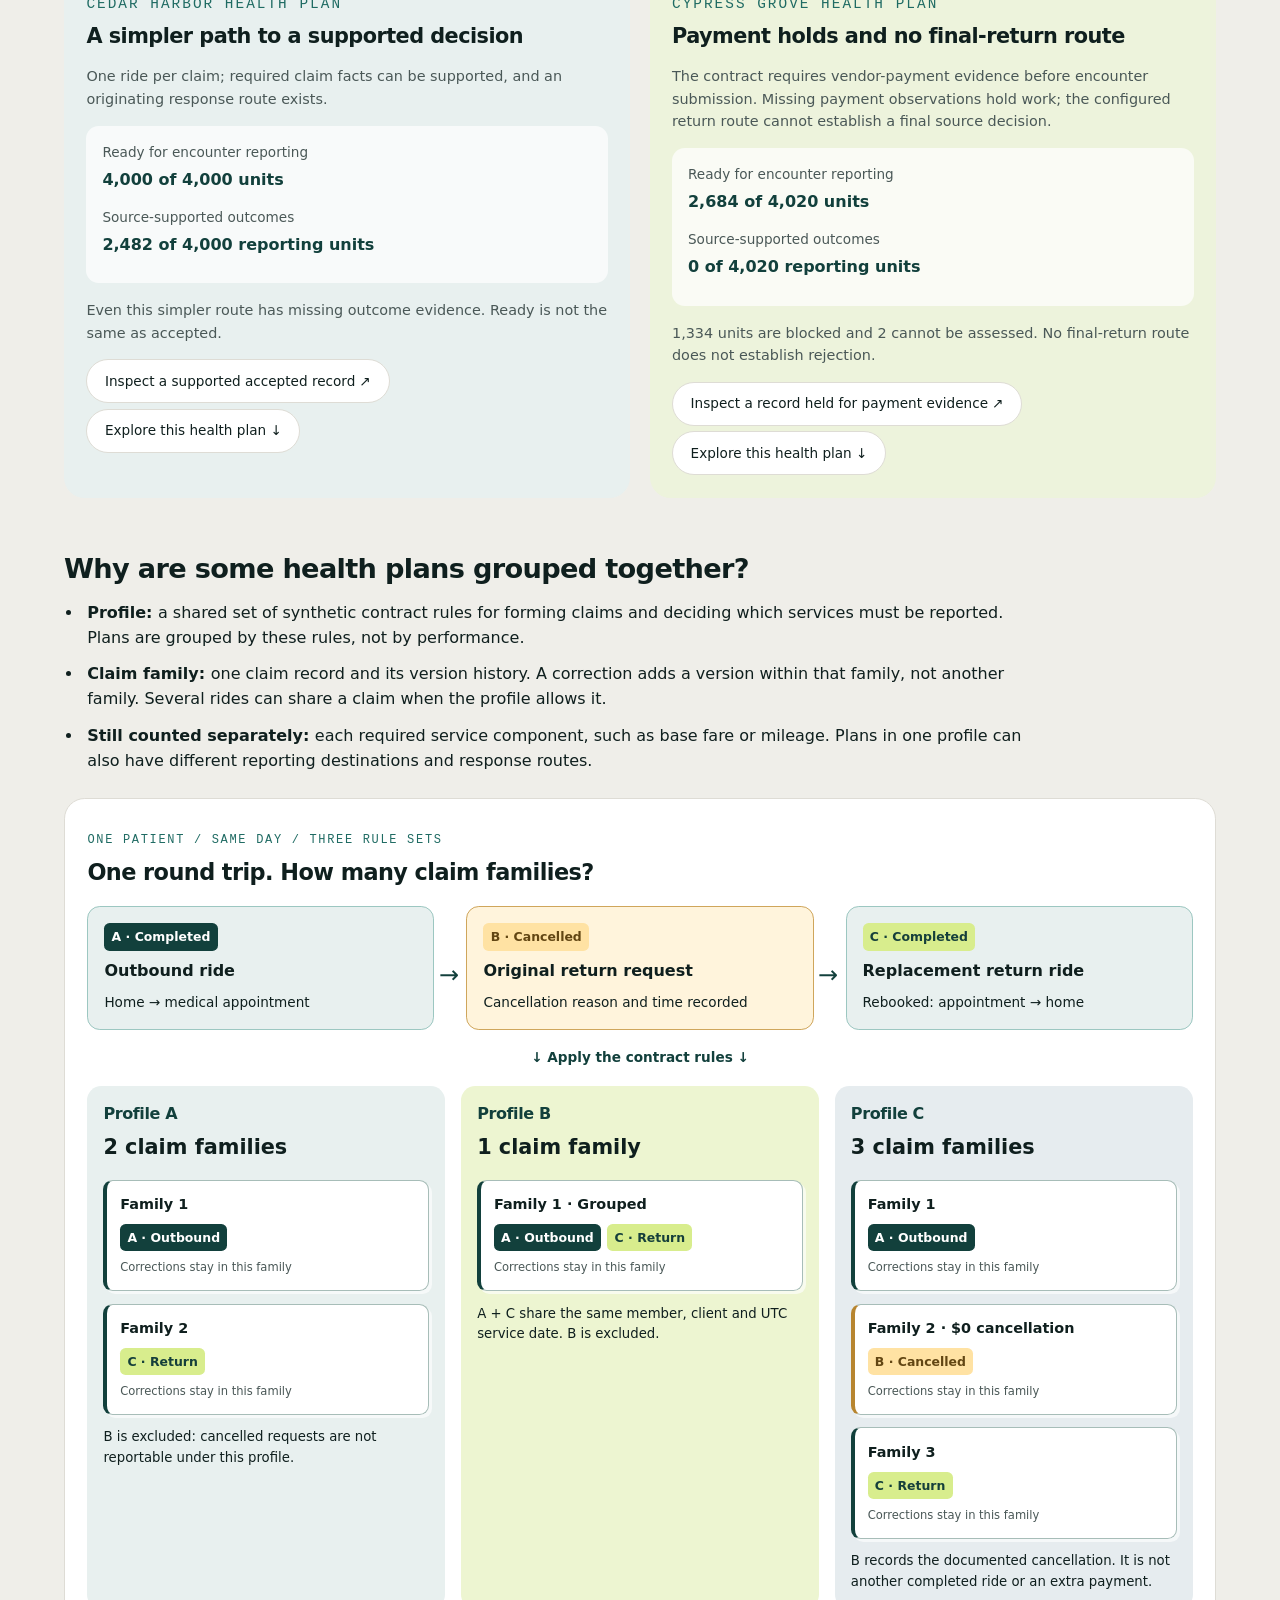
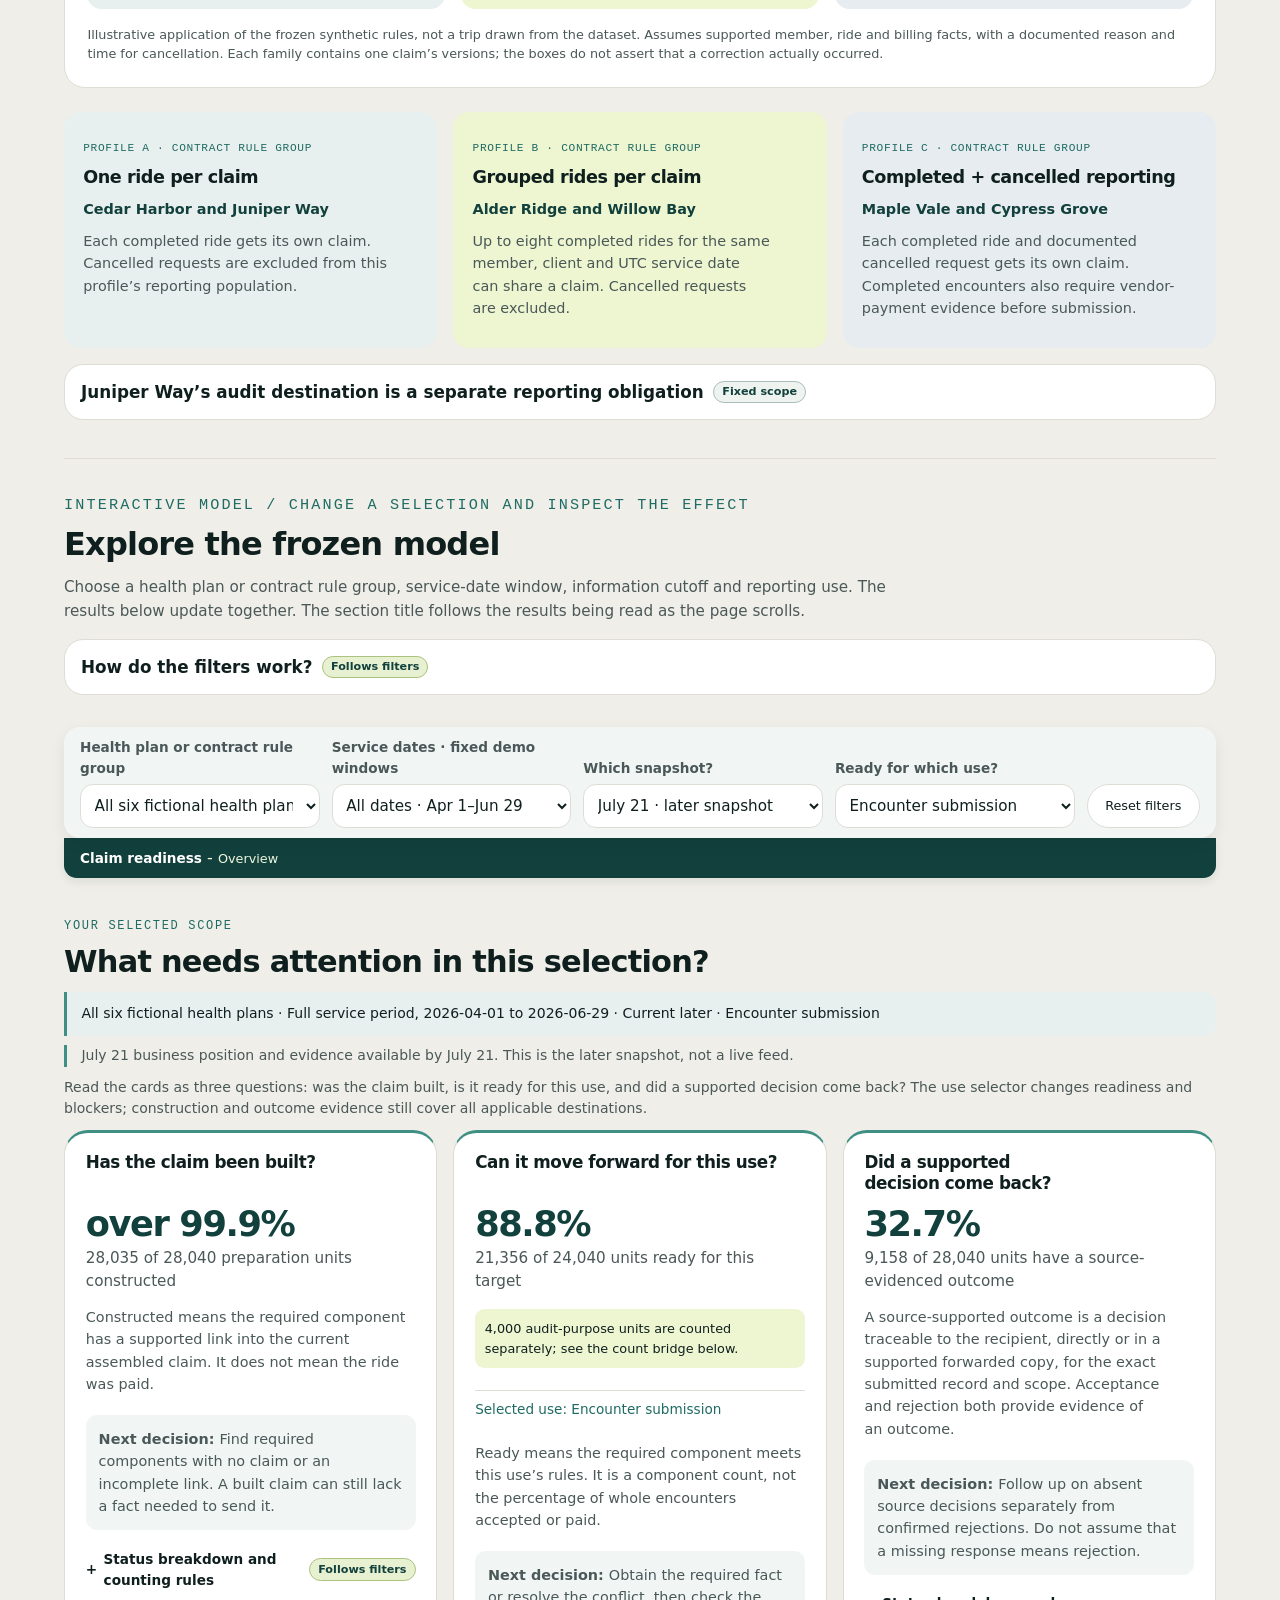
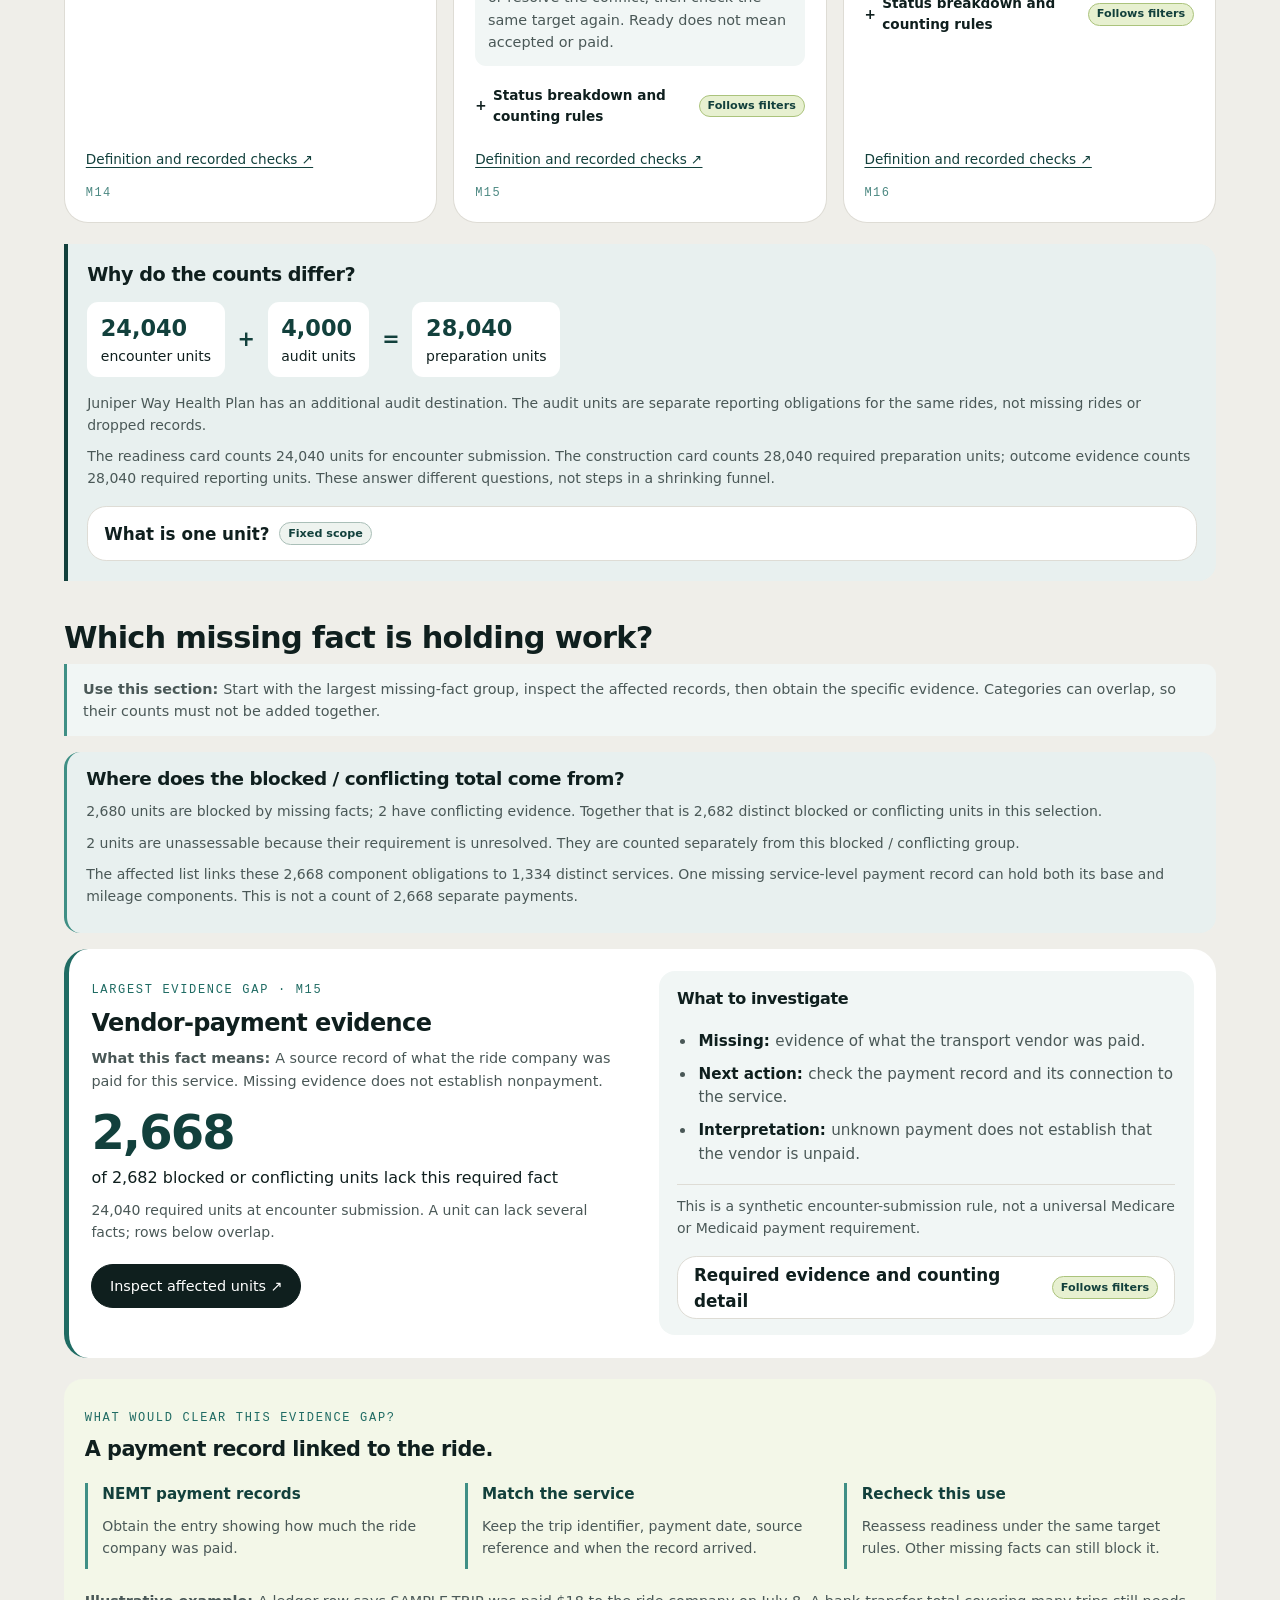
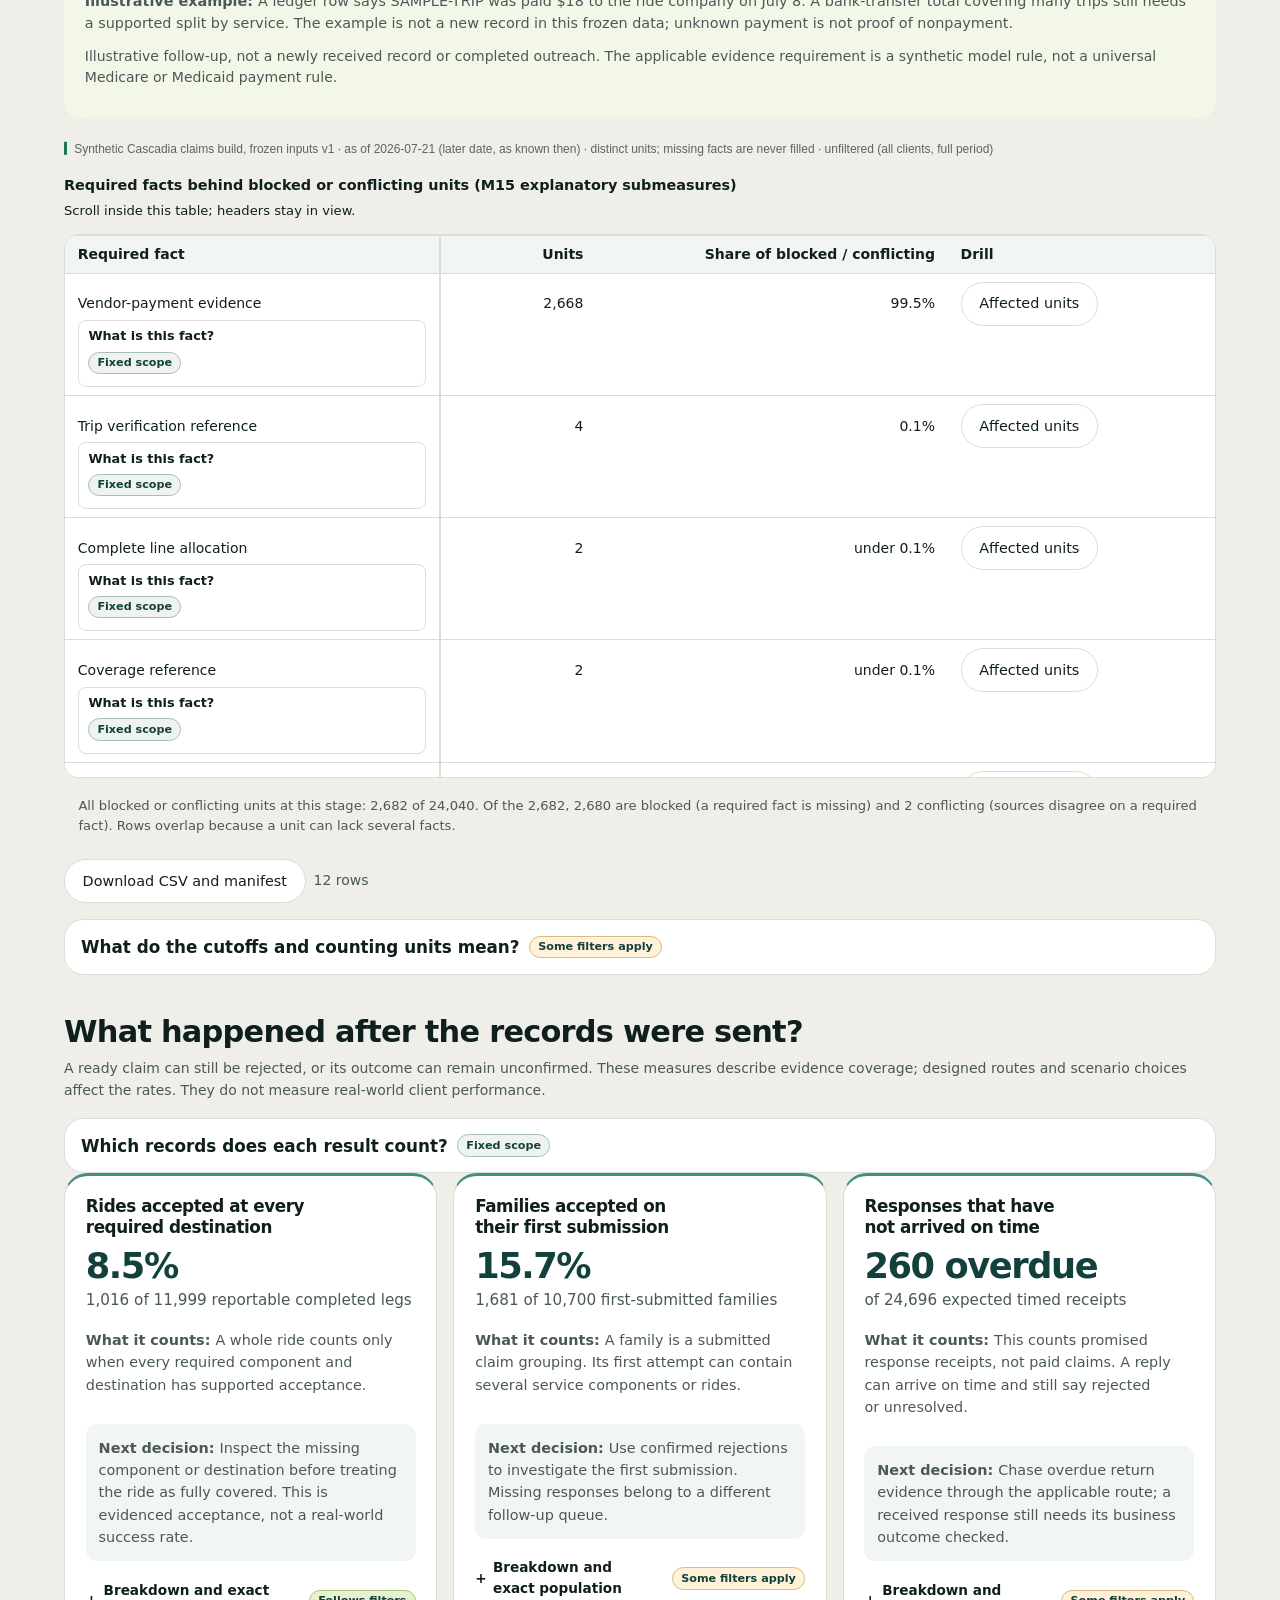
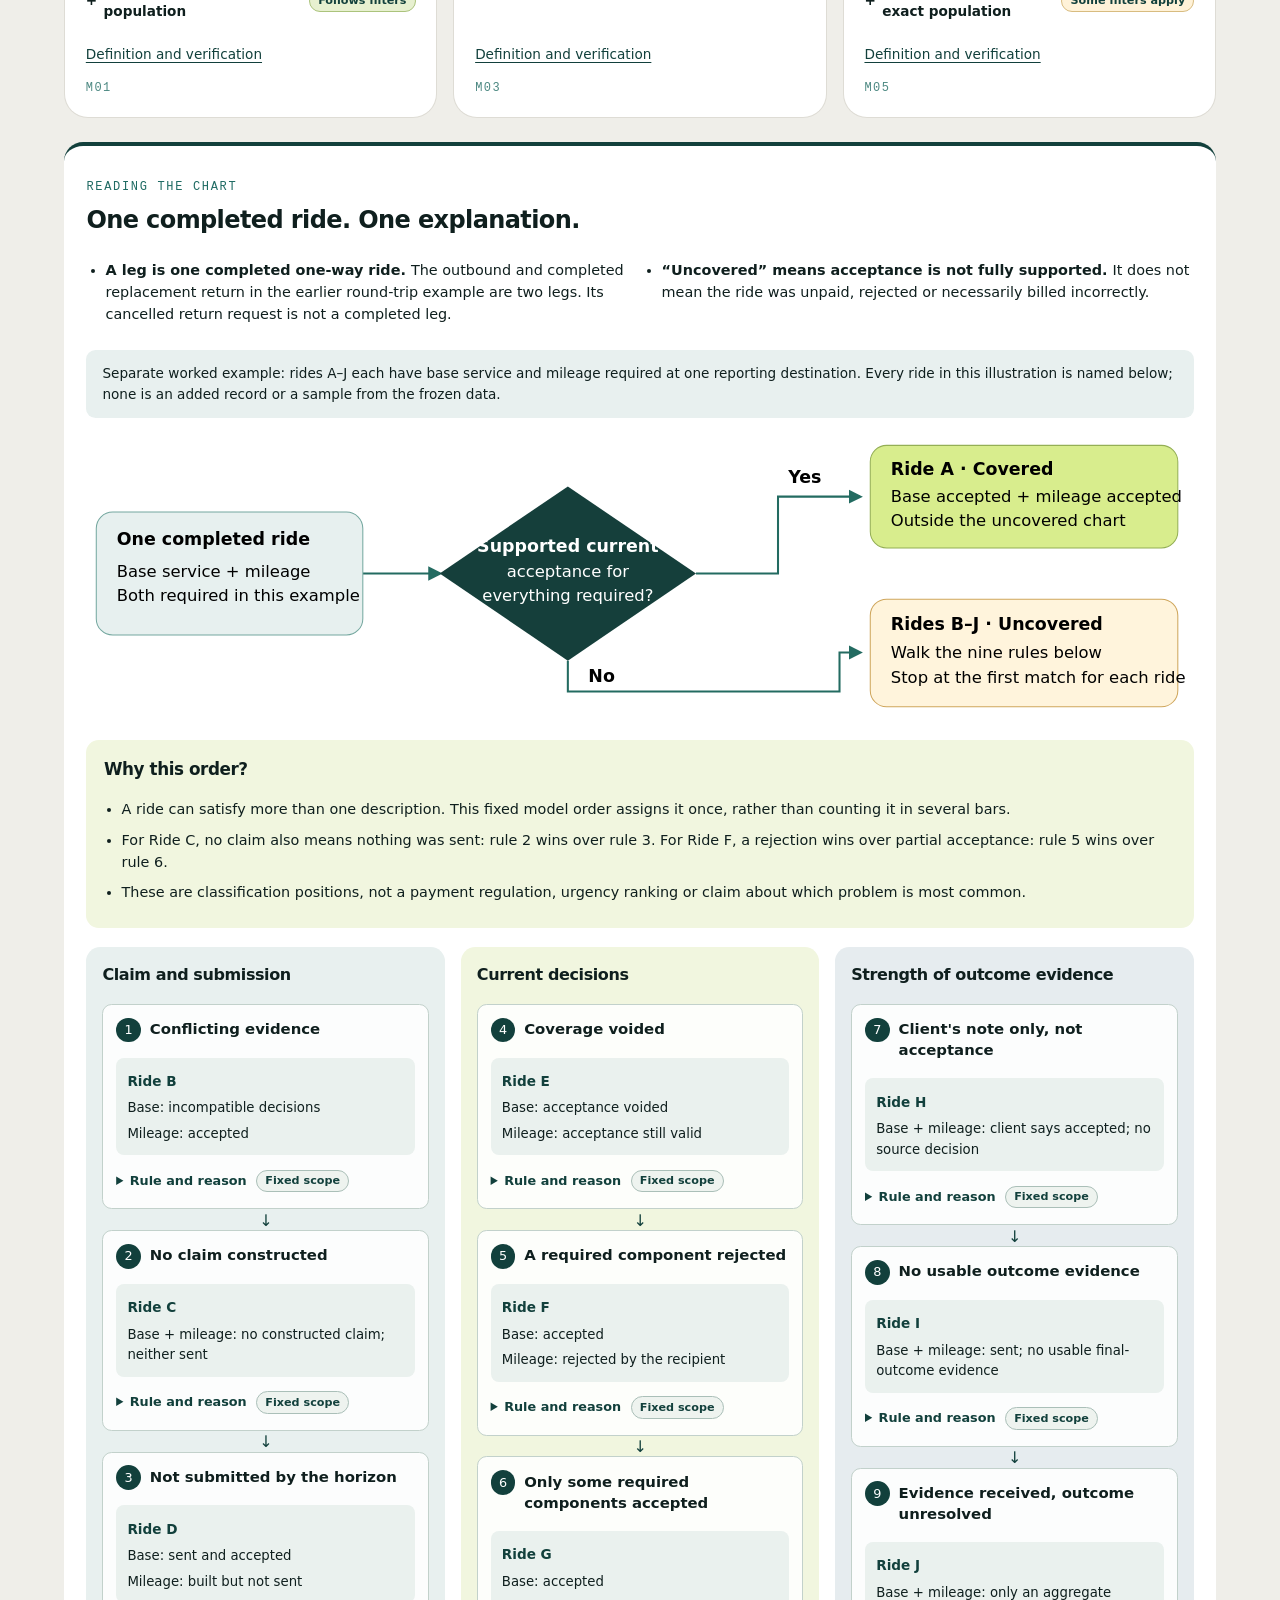
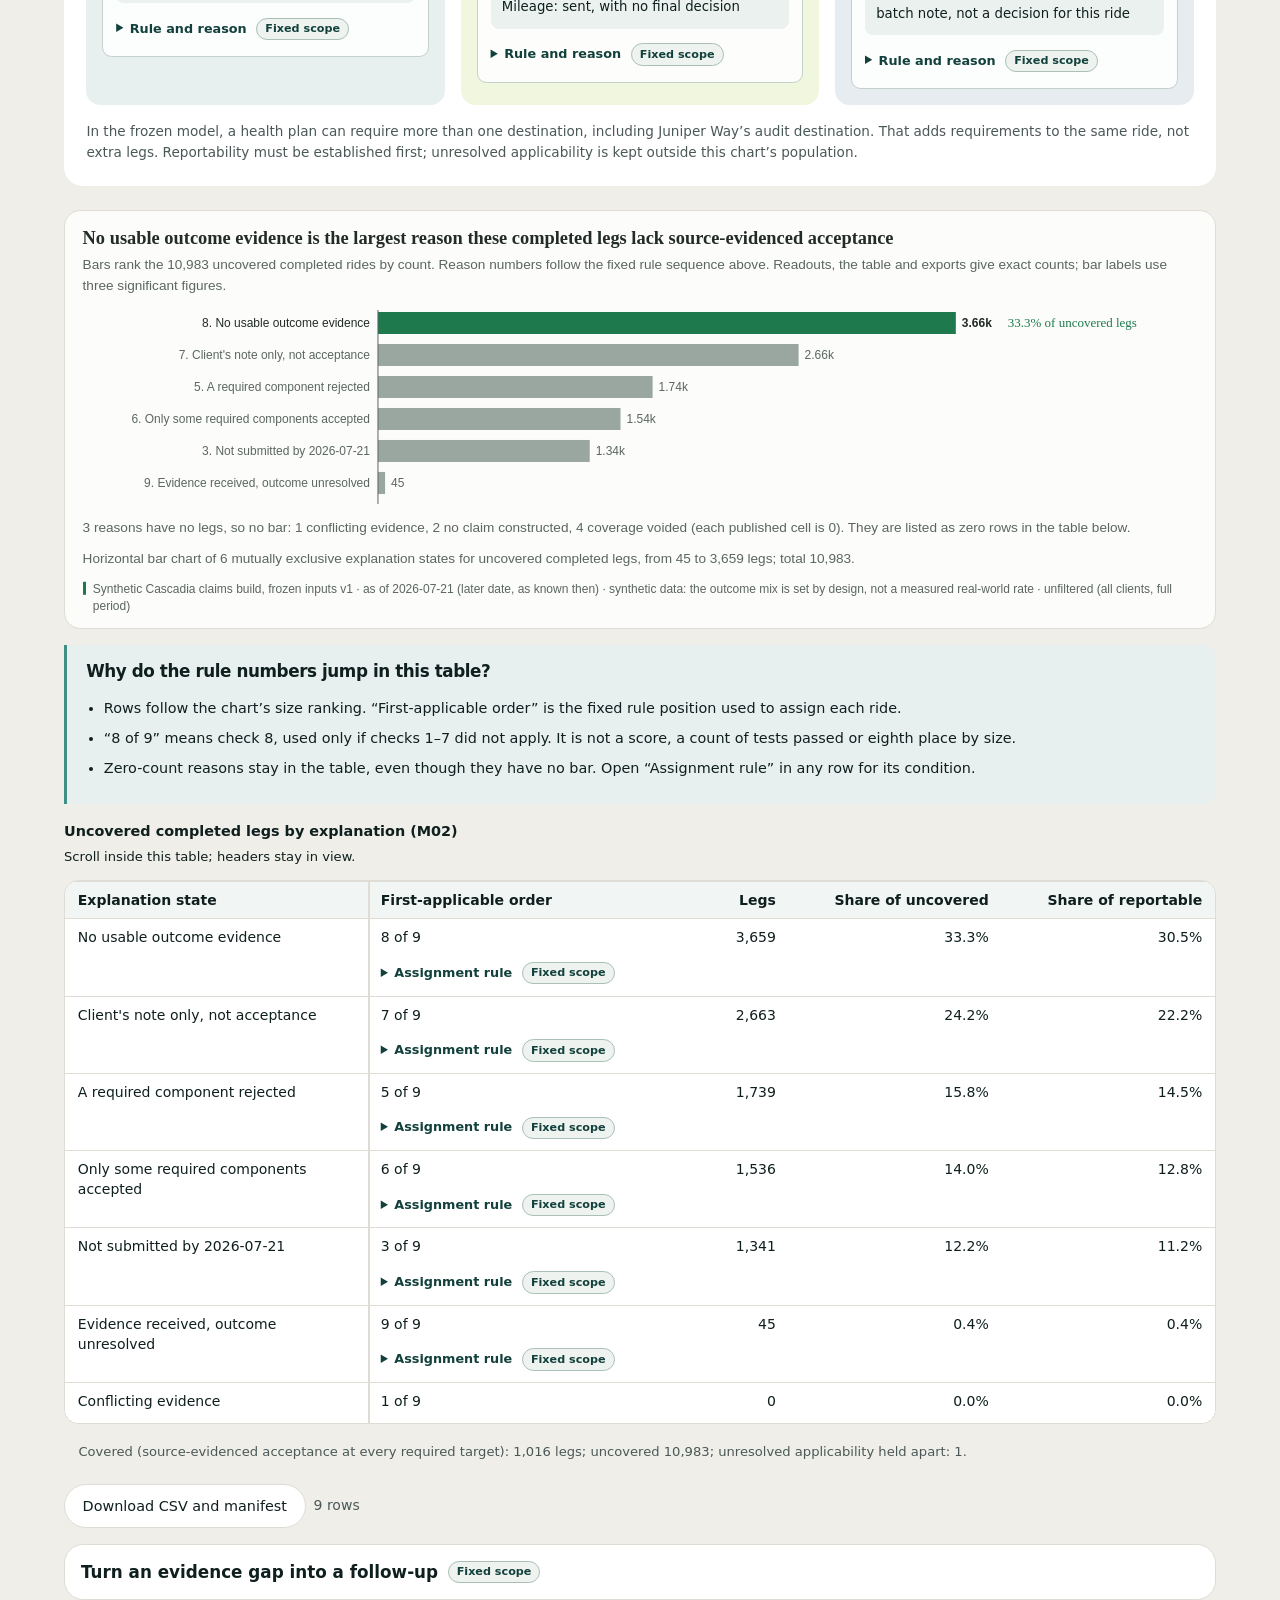
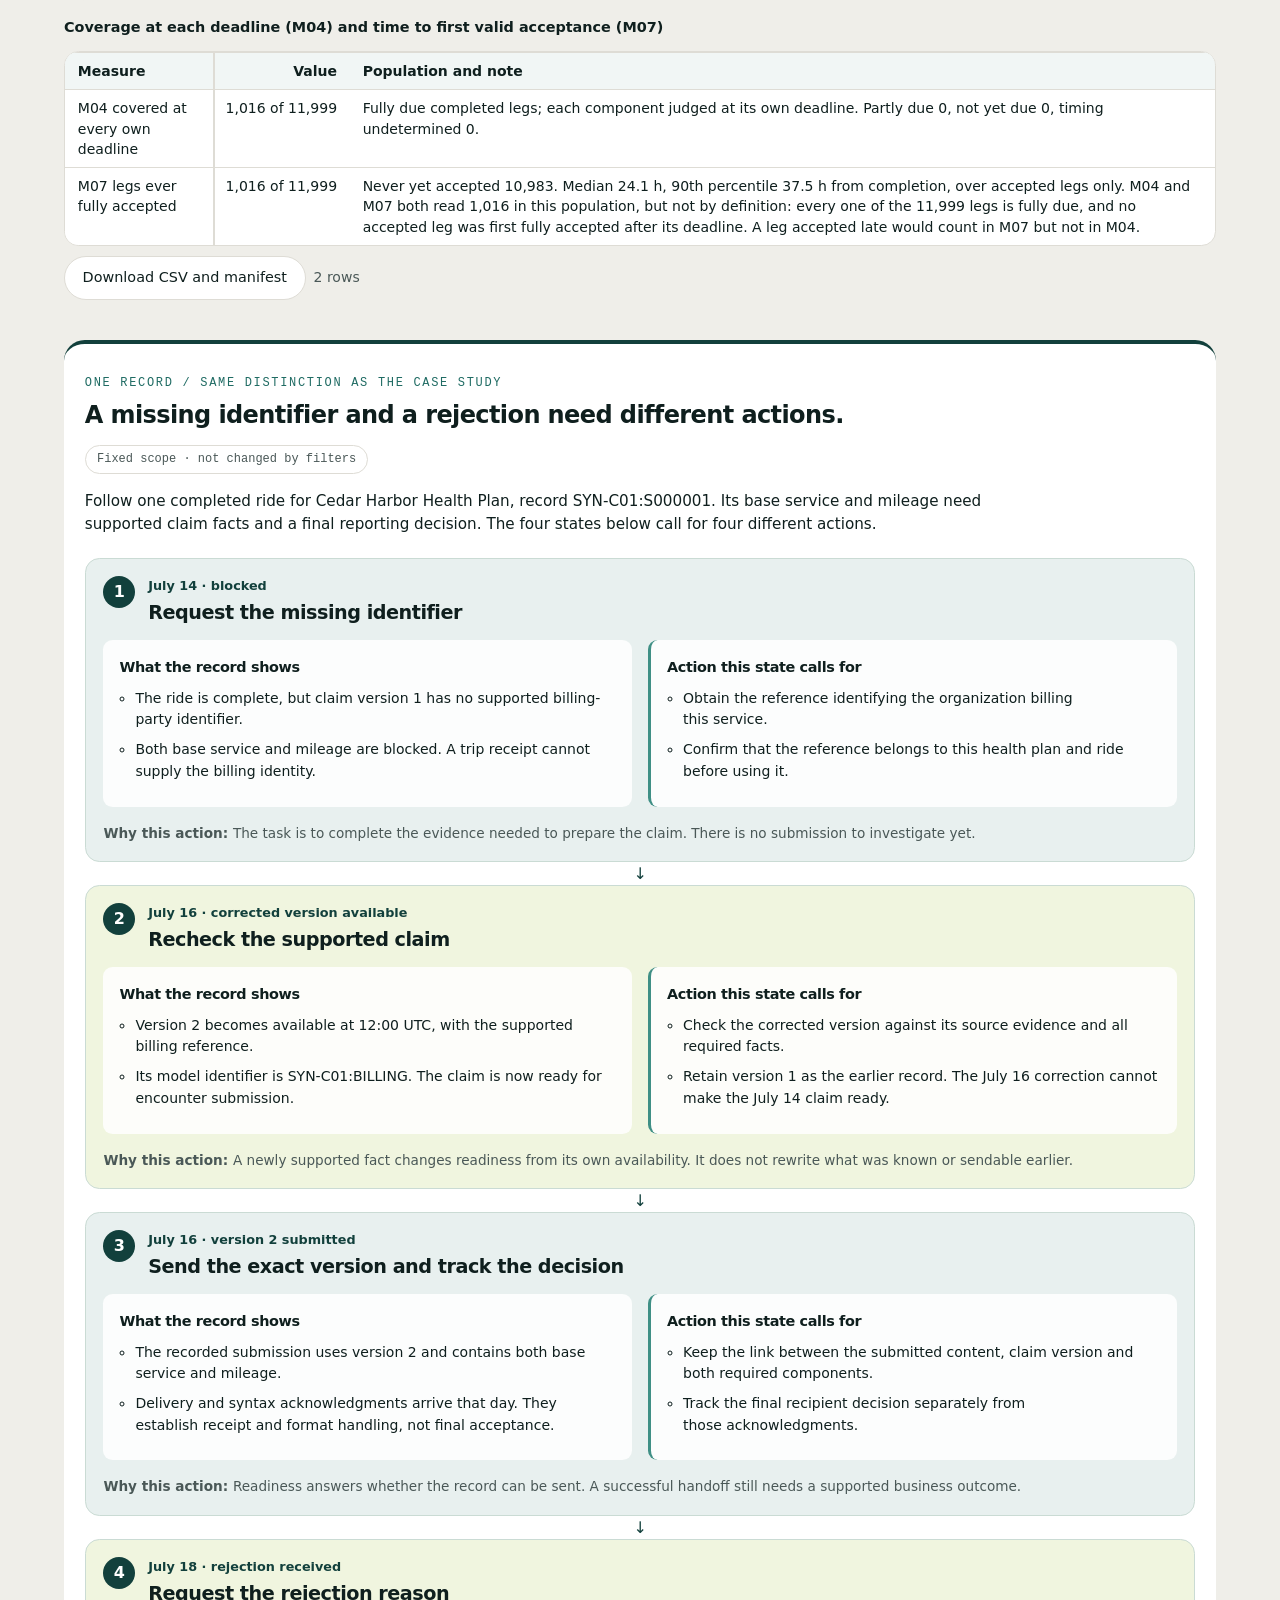
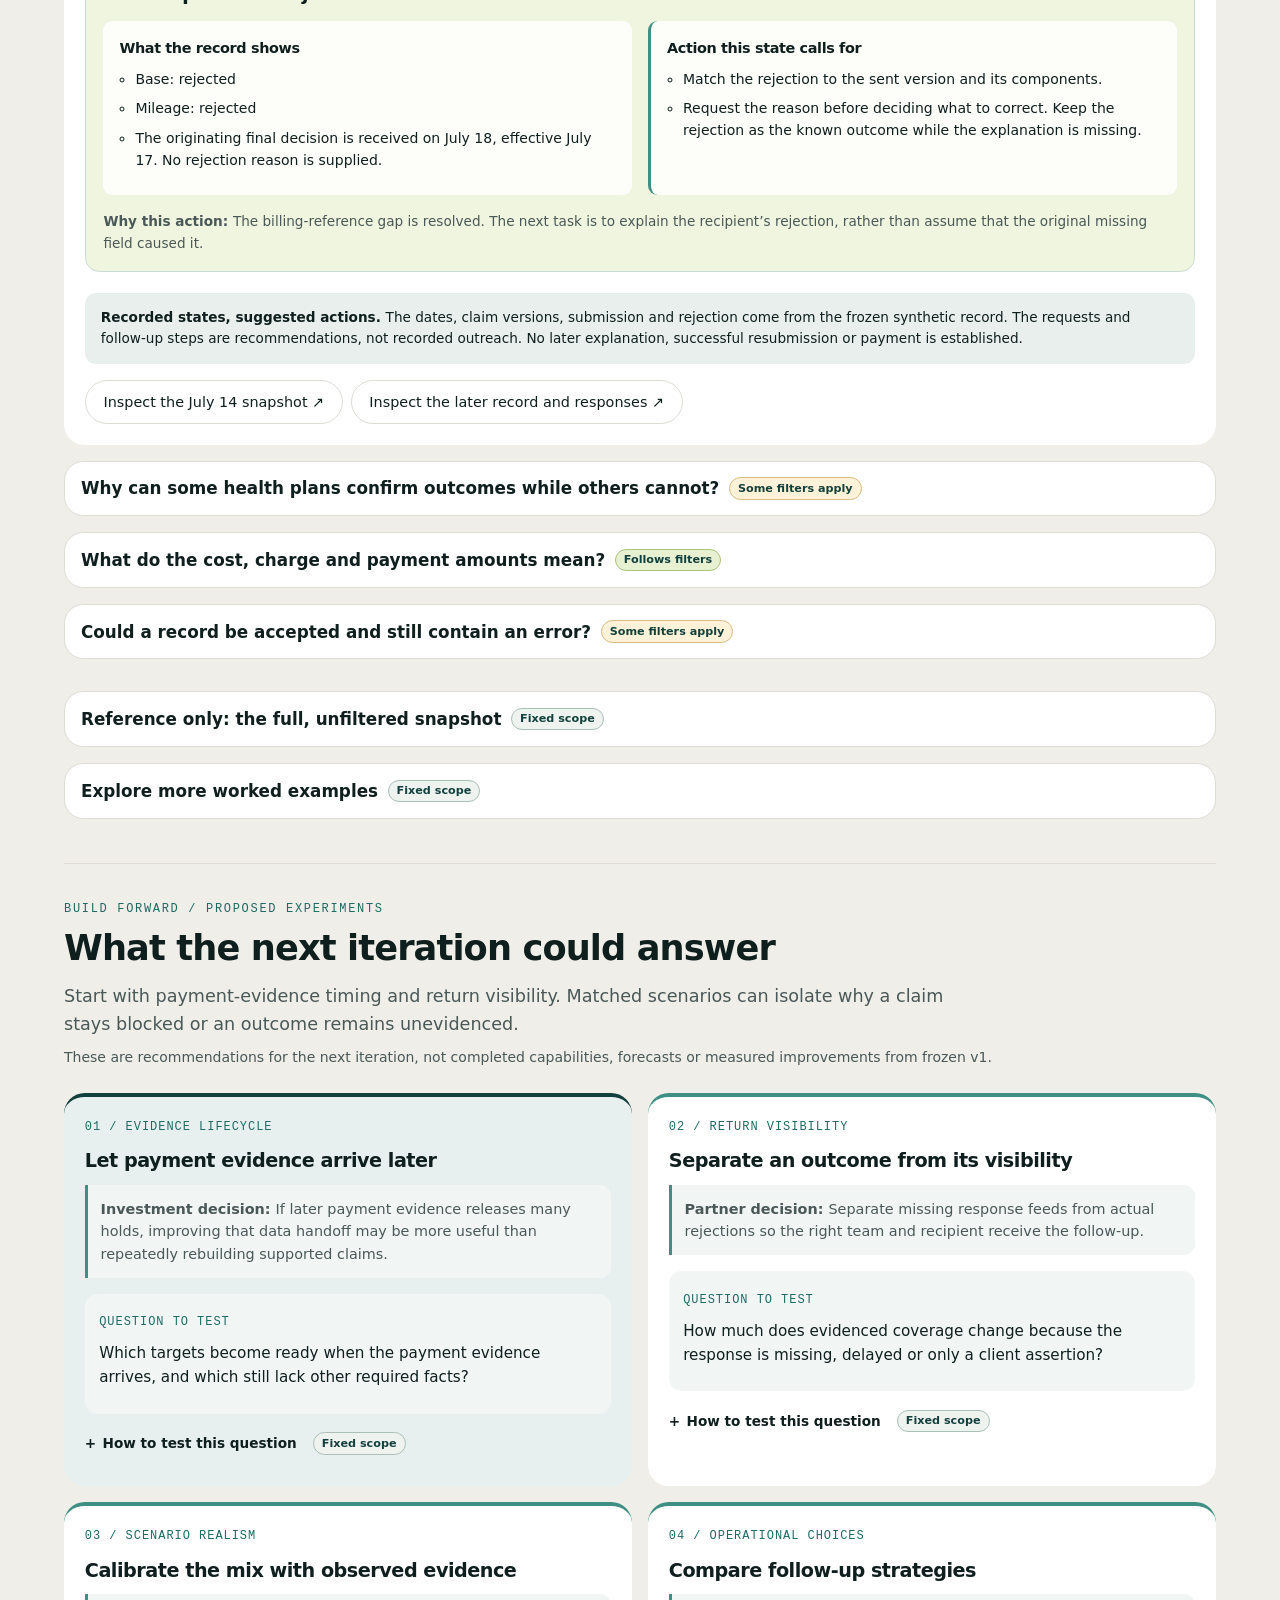
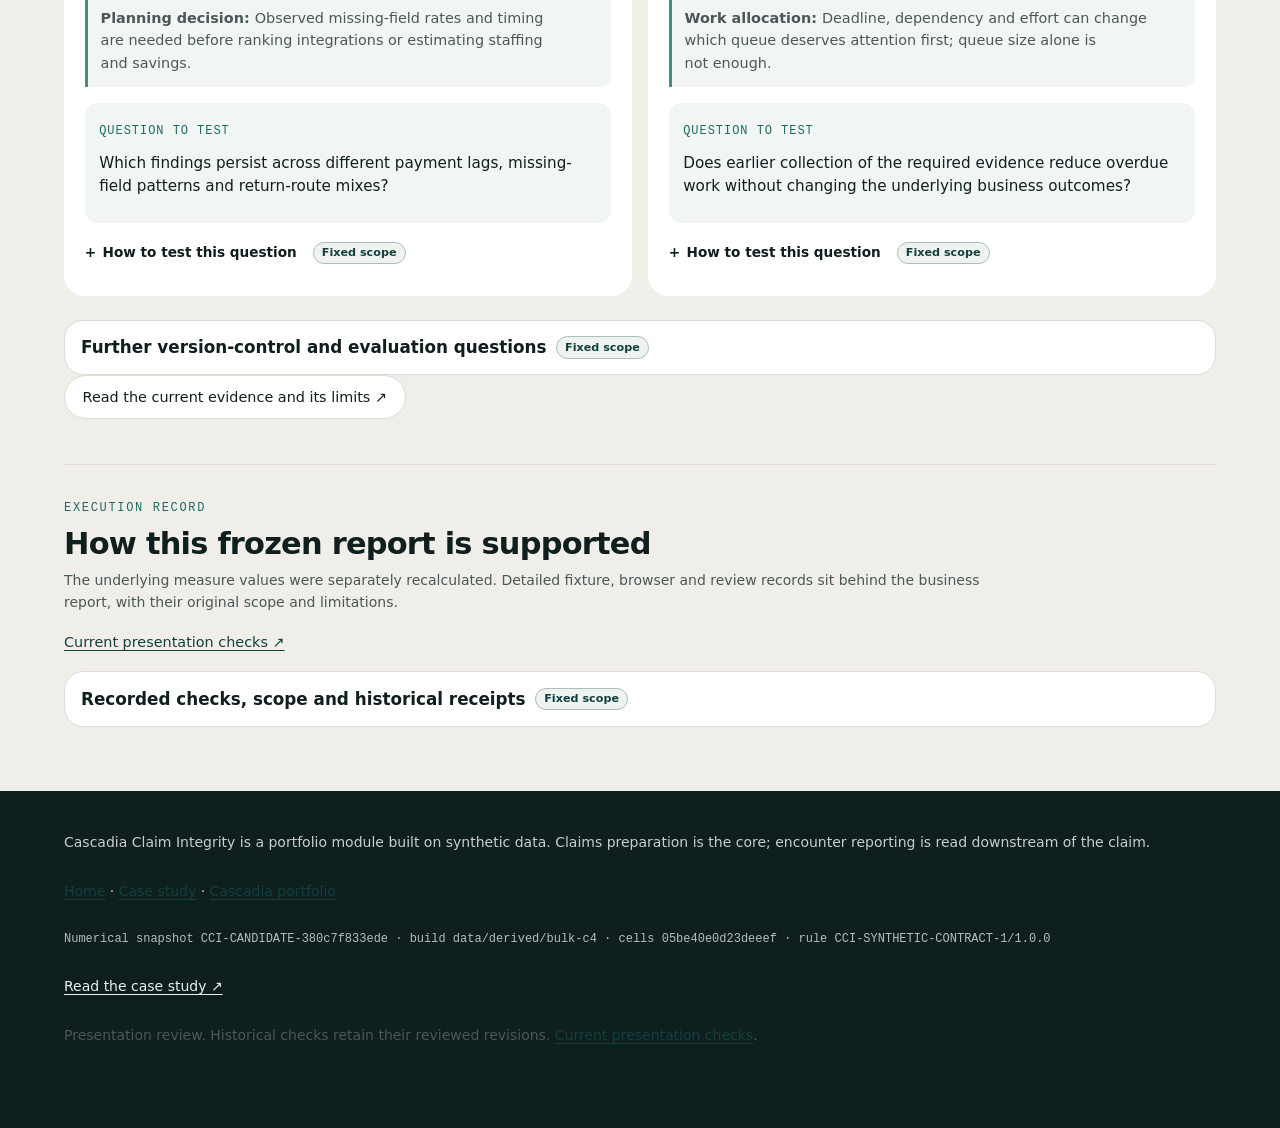
==== commit 62a3ab86: "Publish the approved business-focused Claim Integrity module and case study" ====
--- a/docs/index.html
+++ b/docs/index.html
@@ -17,24 +17,32 @@
 <meta name="twitter:image" content="https://www.robbinsanalytics.com/cascadia-claim-integrity/assets/social-card.png">
 <link rel="icon" type="image/svg+xml" href="assets/favicon.svg">
 <link rel="stylesheet" href="assets/app.css">
+<script src="assets/navigation.js" defer></script>
+<link rel="stylesheet" href="assets/readiness-business.css">
+<link rel="stylesheet" href="assets/shared-reader-context.css">
+<link rel="stylesheet" href="assets/guided-explorer.css">
+<link rel="stylesheet" href="assets/page-navigation.css">
+<link rel="stylesheet" href="assets/follow-claim.css">
+<link rel="stylesheet" href="assets/understand-data.css">
 </head>
 <body>
 <a class="skip" href="#main">Skip to content</a>
 <header class="site-head">
   <div class="container-x head-row">
-    <a class="wordmark" href="#view=a" aria-label="Cascadia Claim Integrity, overview">
+    <a class="wordmark" href="https://www.robbinsanalytics.com/" aria-label="Robbins Analytics home">
       <svg width="26" height="26" viewBox="0 0 26 26" aria-hidden="true"><rect x="2" y="12" width="5" height="12" rx="2.5" fill="#12403c" opacity="0.55"/><rect x="10.5" y="7" width="5" height="17" rx="2.5" fill="#12403c" opacity="0.8"/><rect x="19" y="2" width="5" height="22" rx="2.5" fill="#12403c"/></svg>
-      <span class="wm-text"><span class="muted">Cascadia</span> Claim <span class="serif">Integrity</span><span class="stop">.</span></span>
+      <span class="wm-text">Robbins <span class="serif">Analytics</span><span class="stop">.</span></span>
     </a>
-    <nav aria-label="Views" class="view-nav" id="view-nav">
-      <a href="#view=a" data-view="a">Readiness and consequences</a>
-      <a href="#view=b" data-view="b">Claim record and evidence</a>
-      <a href="#view=c" data-view="c">Definitions and verification</a>
+<nav id="portfolio-nav" class="portfolio-switch" aria-label="Portfolio navigation"><a href="https://www.robbinsanalytics.com/">Home</a><a href="case-study.html">Case study</a><a href="index.html#view=a" aria-current="page">Module</a></nav><button class="nav-toggle" id="nav-toggle" type="button" aria-expanded="false" aria-controls="portfolio-nav" aria-label="Open navigation menu">Menu <span aria-hidden="true">☰</span></button>
+  </div>
+<nav aria-label="Views" class="view-nav module-tabs container-x" id="view-nav">
+      <a href="#view=a" data-view="a">What needs attention</a>
+      <a href="#view=b" data-view="b">Follow a claim</a>
+      <a href="#view=c" data-view="c">Understand the data</a>
     </nav>
-  </div>
 </header>
 <div class="synthetic-band" role="note">
-  <div class="container-x"><strong>Synthetic demonstration.</strong> Every client, member, provider, recipient and record here is generated. Nothing describes a real organization, person or payer. Rates come from a deliberately constructed population and are not prevalence estimates.</div>
+  <div class="container-x"><strong>Synthetic demonstration.</strong> Project records, people and client health plans are synthetic. Real organizations appear only as industry examples. Rates come from a deliberately constructed population and are not prevalence estimates.</div>
 </div>
 <main id="main" tabindex="-1">
   <noscript><div class="container-x"><p class="notice">This review build needs JavaScript to read its data bundle. The complete published cells are in <code>data/cells.json</code> and the frozen evidence registers in the repository's <code>governance/</code> directory.</p></div></noscript>
@@ -43,9 +51,17 @@
 <footer class="site-foot">
   <div class="container-x foot-row">
     <p>Cascadia Claim Integrity is a portfolio module built on synthetic data. Claims preparation is the core; encounter reporting is read downstream of the claim.</p>
+    <p><a href="https://www.robbinsanalytics.com/">Home</a> · <a href="case-study.html">Case study</a> · <a href="https://www.robbinsanalytics.com/cascadia.html">Cascadia portfolio</a></p>
     <p class="mono" id="foot-release">Release identity loads with the bundle.</p>
   </div>
 </footer>
+<script src="assets/shared-reader-context.js"></script>
+<script src="assets/review-notes.js"></script>
 <script src="assets/app.js"></script>
+<script src="assets/readiness-typography.js"></script>
+<script src="assets/readiness-navigation.js"></script>
+<script src="assets/opening-preview.js"></script>
+<script src="assets/page-navigation.js"></script>
+<script src="assets/follow-sticky-controls.js"></script>
 </body>
 </html>
--- a/docs/assets/app.css
+++ b/docs/assets/app.css
@@ -263,6 +263,21 @@
 .table-wrap { max-height: min(65vh, 34rem); overflow: auto; overscroll-behavior: auto; }
 table { border-collapse: separate; border-spacing: 0; }
 thead th { position: sticky; top: 0; z-index: 2; background: var(--mist-2); box-shadow: 0 1px 0 var(--line); }
+/* Freeze the identifying column at every width, with a raised corner where both axes meet. */
+.table-wrap table > :is(thead, tbody, tfoot) > tr > :first-child { position: sticky; left: 0; z-index: 3; background: var(--frozen-column-bg, #fff); box-shadow: 2px 0 0 var(--line); max-width: 16rem; white-space: normal; overflow-wrap: anywhere; }
+.table-wrap table > thead > tr > :first-child { top: 0; z-index: 5; background: var(--mist-2); }
+.table-wrap table > tfoot > tr > :first-child { background: var(--mist-2); }
+.table-wrap table > :is(thead, tbody, tfoot) > tr > .num:first-child { white-space: nowrap; overflow-wrap: normal; }
+.case-result-table tbody tr:nth-child(3) { --frozen-column-bg: var(--mist-2); }
+.table-wrap table > tbody > tr > :first-child details > summary { display: block; overflow-wrap: normal; }
+.table-wrap table > tbody > tr > :first-child details > summary > .disclosure-scope { display: block; margin: .35rem 0; max-width: 100%; white-space: normal; width: fit-content; }
+@media (max-width: 767px) {
+  .table-wrap table > :is(thead, tbody, tfoot) > tr > :first-child { min-width: min(8rem, 40vw); max-width: min(12rem, 45vw); white-space: normal; overflow-wrap: anywhere; }
+  .table-wrap .case-result-table > :is(thead, tbody) > tr > :first-child { width: min(10rem, 45vw); min-width: min(10rem, 45vw); max-width: min(10rem, 45vw); }
+  .table-wrap .case-result-table > tbody > tr > td { width: auto; }
+  .table-wrap .case-result-table > thead > tr > :first-child { padding-inline: .65rem; overflow-wrap: normal; }
+  .table-wrap table > tbody > tr > :first-child .disclosure-scope-note { display: none; }
+}
 .chart-point { cursor: pointer; }
 .chart-point:focus { outline: none; }
 .chart-point:focus-visible .point-hit { stroke: var(--teal-2); stroke-width: 2; }
@@ -395,3 +410,158 @@
 .completion-regressions > .tag { margin-right: .6rem; }
 .completion-regressions > p { margin: .5rem 0 0; }
 .completed-checks > .fold { margin-top: 1rem; }
+
+/* Reader-first presentation. Analytical chart colors, scales and tables are unchanged. */
+.head-row { gap: .5rem 1rem; }
+.portfolio-links { display: flex; gap: .25rem; margin-left: auto; }
+.portfolio-links a { min-height: 2.75rem; display: inline-flex; align-items: center; padding: .5rem .8rem; border-radius: 999px; text-decoration: none; font-size: .9rem; }
+.portfolio-links a:first-child { background: var(--ink); color: white; }
+.view-nav { flex-basis: 100%; width: fit-content; margin-left: auto; justify-content: flex-end; background: transparent; }
+.view-nav a { padding: .45rem .9rem; }
+.purpose-copy { max-width: 62ch; color: var(--ink-soft); }
+.business-terms { margin: 1.8rem 0; }
+.business-terms h2 { margin: .4rem 0 1rem !important; font-size: 1.6rem; }
+.term-grid { display: grid; grid-template-columns: repeat(3,minmax(0,1fr)); gap: 1rem; margin: 1rem 0; }
+.term-grid article { min-width: 0; border-top: 3px solid var(--teal-3); border-radius: 1rem; background: white; padding: 1.15rem; }
+.term-grid .eyebrow { margin: 0 0 .6rem; }
+.term-grid h3 { font-size: 1.1rem; }
+.term-grid p:not(.eyebrow) { font-size: .9rem; color: var(--ink-soft); }
+.term-grid .next-action { font-weight: 600; color: var(--teal) !important; }
+.explore-workspace { margin-top: 2rem; min-width: 0; scroll-margin-top: calc(var(--head-height, 7.5rem) + 1rem); }
+.controls { position: sticky; top: var(--head-height, 7.5rem); z-index: 35; margin-top: 0; border-radius: 1rem; padding: .65rem 1rem; box-shadow: 0 5px 15px #0f1f1e12; background: #f1f6f5; }
+.filter-drawer > summary { list-style: none; cursor: pointer; font-weight: 650; min-height: 2.75rem; display: flex; align-items: center; justify-content: space-between; gap: .5rem; }
+.filter-drawer > summary::-webkit-details-marker { display: none; }
+.filter-brief { font-size: .8rem; color: var(--ink-soft); font-weight: 400; }
+.filter-instruction { margin: .35rem 0 0; font-size: .8rem; }
+.controls form { margin-top: .5rem; gap: .6rem 1rem; }
+.controls label { font-family: var(--font-sans); letter-spacing: 0; text-transform: none; font-size: .85rem; font-weight: 600; }
+.controls .pos-desc { display: none; }
+.controls .state { font-size: .8rem; margin: .25rem 0; }
+.controls .btn-row { grid-column: 1 / -1; }
+.controls .btn { padding-block: .3rem; font-size: .8rem; }
+.explore-results { padding-top: 1.8rem; }
+.explore-results > h2 { margin: .2rem 0 .8rem; }
+.explore-results > section { margin-top: 2.5rem; }
+.explore-results > section > h2 { margin-top: 0; }
+.selected-scope { background: var(--mist); border-left: 3px solid var(--teal-3); padding: .7rem .9rem; font-size: .875rem; border-radius: 0 .7rem .7rem 0; }
+.mcard .mid { order: 10; font-size: .75rem; opacity: .8; margin-top: .5rem; }
+.reference-snapshot { margin-top: 2rem !important; }
+.record-tools { margin-top: 1rem; }
+.record-tools .record-search { margin-top: .5rem; }
+.steps a[aria-current="step"] { background: var(--mist); box-shadow: 0 0 0 .35rem var(--mist); border-radius: .3rem; }
+.record-inspector > .reading-nav { margin-top: 1rem; }
+.methods-details { scroll-margin-top: calc(var(--head-height, 7.5rem) + 1rem); }
+.methods-details > summary { font-size: 1.25rem !important; }
+.mobile-results-button { display: none; }
+.context-identity { background: transparent !important; border-color: #ffffff50 !important; }
+.context-identity > summary { color: white; }
+.record-summary-list { list-style: none; padding: 0; margin: 1rem 0; display: grid; grid-template-columns: repeat(2,minmax(0,1fr)); gap: .8rem; }
+.record-summary-list li { background: #ffffff10; border: 1px solid #ffffff25; border-radius: .8rem; padding: .9rem; min-width: 0; }
+.record-summary-list .small { color: var(--mist); }
+.record-summary-list p { font-size: .9rem; }
+.record-context .tag { color: var(--ink); }
+.reading-chapter .term-grid article { background: var(--mist-2); }
+h2[id], section[id] { scroll-margin-top: calc(var(--head-height, 7.5rem) + 1rem); }
+.view-a #primary, .view-a #blk-h { scroll-margin-top: calc(var(--head-height, 7.5rem) + 14rem); }
+@media (min-width: 768px) {
+  .filter-drawer:not([open]) > form { display: grid; }
+  .filter-drawer > summary { display: none; }
+  .controls .state { grid-column: 1 / 4; align-self: center; }
+  .controls .btn-row { grid-column: 4 / 5; justify-content: flex-end; }
+  .controls .btn { min-height: 2.3rem; }
+  .filter-instruction { display: none; }
+}
+@media (max-width: 767px) {
+  .head-row { padding-block: .6rem; }
+  .wm-text { font-size: 1.1rem; }
+  .wordmark svg { width: 22px; height: 22px; }
+  .portfolio-links { gap: .15rem; }
+  .portfolio-links a { font-size: .8rem; padding: .4rem .6rem; }
+  .view-nav { display: flex; flex-wrap: wrap; width: 100%; justify-content: flex-start; margin: 0; padding: .15rem 0; border-radius: 0; }
+  .view-nav a { flex: 0 1 auto; font-size: .8rem; padding: .5rem .65rem; border-radius: 999px; }
+  .controls { top: 0; padding: .5rem .8rem; }
+  .filter-drawer > summary { align-items: flex-start; flex-direction: column; gap: .2rem; }
+  .filter-drawer > summary > span:first-child::after { content: ' +'; }
+  .filter-drawer[open] > summary > span:first-child::after { content: ' −'; }
+  .filter-drawer[open] { max-height: 65vh; overflow: auto; }
+  .filter-brief { font-size: .75rem; }
+  .filter-instruction { display: none; }
+  .mobile-results-button { display: inline-flex; margin-top: .6rem; }
+  .record-summary-list { grid-template-columns: minmax(0,1fr); }
+  .term-grid { grid-template-columns: minmax(0,1fr); gap: .65rem; }
+  .term-grid article { padding: 1rem; }
+  .business-terms h2 { font-size: 1.4rem; }
+  h2[id], section[id] { scroll-margin-top: 1rem; }
+  .view-a #primary, .view-a #blk-h { scroll-margin-top: 8rem; }
+}
+
+/* Readiness readability pass 2. All new layout rules are scoped to View A. */
+.view-a .readiness-points { max-width: 76ch; padding-left: 1.2rem; margin: .8rem 0; color: var(--ink-soft); }
+.view-a .readiness-points li { padding: .3rem 0 .3rem .15rem; }
+.view-a .readiness-points strong { color: var(--ink); }
+.view-a .hero-copy > .readiness-points { margin-bottom: 1rem; }
+.view-a .hero-guide .hero-prompts { margin: .8rem 0; }
+.view-a .hero-guide .illustration-note { border-top: 1px solid #12403c30; padding-top: .7rem; font-size: .8rem; color: var(--teal); }
+.view-a .hero-guide .btn { margin-top: .7rem; }
+.view-a .card-counting { margin: .5rem 0; }
+.view-a .card-counting summary, .view-a .card-method summary { font-size: .85rem; font-weight: 600; cursor: pointer; min-height: 2.75rem; display: flex; align-items: center; gap: .4rem; }
+.view-a .card-counting summary::before, .view-a .card-method summary::before { content: '+'; }
+.view-a .card-counting[open] summary::before, .view-a .card-method[open] summary::before { content: '−'; }
+.view-a .card-meaning { margin: .4rem 0 .2rem; }
+.view-a .readiness-boundary { padding-top: .7rem; border-top: 1px solid var(--line); }
+.view-a .recommendation-card .experiment-question { margin-bottom: .5rem; }
+.view-a .run-section > a { display: inline-block; margin-top: .5rem; }
+/* Fictional client aliases are presentation labels; canonical identifiers remain readable. */
+.client-display strong, .client-code { display: block; }
+.client-code { font-family: var(--font-mono); font-size: 12px; color: var(--ink-soft); font-weight: 400; }
+
+/* Portfolio spec card and page switch, matching the Early Warning header pattern. */
+.site-head { background: var(--paper); }
+.head-row { min-height: 4.25rem; flex-wrap: wrap; }
+.portfolio-switch { margin-left: auto; display: inline-flex; align-items: center; gap: .15rem; border-radius: 999px; padding: .25rem; background: white; }
+.portfolio-switch a { min-height: 2.75rem; display: inline-flex; align-items: center; justify-content: center; padding: .5rem 1rem; border-radius: 999px; text-decoration: none; color: var(--ink-soft); font-size: .9rem; font-weight: 500; }
+.portfolio-switch a:hover { background: var(--paper); color: var(--ink); }
+.portfolio-switch a[aria-current="page"] { background: var(--ink); color: white; }
+.nav-toggle { display: none; }
+.module-tabs { width: 100%; max-width: 76rem; margin-inline: auto; justify-content: flex-start; padding-block: .35rem; border-top: 1px solid var(--line); border-radius: 0; background: transparent; }
+.module-tabs a { background: white; }
+.hero-split { grid-template-columns: minmax(0,1fr) 22rem; align-items: end; gap: 2.5rem; }
+.summary-card { align-self: end; background: var(--lime); padding: 1.5rem; border-radius: 1.5rem; }
+.summary-card .summary-card-head { display: flex; align-items: center; justify-content: space-between; gap: .75rem; border-bottom: 1px solid var(--ink); padding-bottom: 1rem; }
+.summary-card .summary-card-head h2 { margin: 0; font-size: 1.15rem; font-weight: 700; text-transform: uppercase; letter-spacing: -.02em; }
+.summary-dot { width: .65rem; height: .65rem; background: var(--ink); border-radius: 50%; flex-shrink: 0; }
+.summary-card > p:not(.summary-scope) { margin: 1rem 0 .6rem; font-size: .9rem; color: var(--ink-soft); }
+.summary-card .disc-link { margin-top: .5rem; min-height: 2.75rem; padding: .4rem .4rem .4rem 1.05rem; gap: .8rem; line-height: 1.35; }
+.link-disc { width: 1.8rem; height: 1.8rem; display: inline-grid; place-items: center; border-radius: 50%; background: var(--lime); color: var(--ink); flex-shrink: 0; font-size: 1.1rem; }
+.summary-facts { margin: 1rem 0 0; }
+.summary-facts > div { display: flex; align-items: baseline; justify-content: space-between; gap: .9rem; padding: .8rem 0; border-bottom: 1px solid #0f1f1e40; }
+.summary-facts dt { font-family: var(--font-mono); font-size: .75rem; text-transform: uppercase; letter-spacing: .06em; color: var(--ink-soft); }
+.summary-facts dd { margin: 0; text-align: right; font-size: .875rem; font-weight: 600; }
+.summary-card > p.summary-scope { font-size: .75rem; color: var(--ink-soft); margin: .8rem 0 0; }
+.intro-context { padding: 1.2rem 1.4rem; border-radius: 1.2rem; border-left: 3px solid var(--teal-3); background: white; margin: 1.7rem 0; }
+.intro-context h2 { font-size: 1.35rem; margin: .4rem 0; }
+.intro-context > p { color: var(--ink-soft); max-width: 70ch; }
+.intro-context .hero-prompts { margin: .7rem 0; display: grid; grid-template-columns: repeat(3,minmax(0,1fr)); column-gap: 1.8rem; }
+.intro-context .hero-prompts li { border-top: 0; }
+.intro-context .illustration-note { font-size: .8rem; }
+@media (max-width: 999px) {
+  .hero-split { grid-template-columns: minmax(0,1fr); gap: 1.4rem; }
+  .summary-card { width: 100%; }
+}
+@media (max-width: 767px) {
+  .nav-toggle { display: inline-flex; margin-left: auto; min-width: 2.75rem; min-height: 2.75rem; align-items: center; justify-content: center; gap: .5rem; border: 1px solid var(--line); border-radius: 999px; font: inherit; font-size: .85rem; background: white; color: var(--ink); padding: .4rem .8rem; }
+  .portfolio-switch { display: none; order: 5; flex-basis: 100%; margin: .35rem 0 0; border-radius: 1rem; padding: .35rem; }
+  .portfolio-switch[data-open] { display: flex; flex-direction: column; align-items: stretch; }
+  .portfolio-switch a { justify-content: flex-start; border-radius: .7rem; }
+  .head-row { min-height: 4.25rem; }
+  .module-tabs { padding-block: .35rem; }
+  .module-tabs a { font-size: .8rem; }
+  .intro-context { padding: 1.1rem; }
+  .intro-context .hero-prompts { grid-template-columns: minmax(0,1fr); }
+}
+.transferred-review-notes { margin-top: 1.5rem; }
+.transferred-review-notes .scan-list { padding-left: 1.3rem; }
+.transferred-review-notes .scan-list li { margin: .6rem 0; }
+.transferred-review-notes .forward-grid { display: grid; grid-template-columns: repeat(2,minmax(0,1fr)); gap: 1rem; }
+.transferred-review-notes .forward-grid article { border-top: 2px solid var(--teal-3); padding: .8rem; }
+@media (max-width: 767px) { .transferred-review-notes .forward-grid { grid-template-columns: minmax(0,1fr); } }
--- a/docs/assets/readiness-business.css
+++ b/docs/assets/readiness-business.css
@@ -0,0 +1,51 @@
+/* View A business context only. Chart canvases, scales and analytical table rules are unchanged. */
+.view-a .hero p, .view-a .intro-context p, .view-a .mcard p, .view-a .readiness-points li,
+.view-a .recommendation-card p, .view-a .reader-denominators p, .view-a .reader-denominators li,
+.view-a .reader-section-intro, .view-a .business-route p, .view-a .evidence-route p { text-wrap: pretty; }
+.view-a .hero h2, .view-a .reader-worked-example h2, .view-a .mcard h3 { text-wrap: balance; }
+.view-a .intro-context > h2 { font-size: 1.45rem; margin-bottom: 1.3rem; }
+.view-a .business-route, .view-a .evidence-route { list-style: none; padding: 0; margin: 1.3rem 0; display: grid; grid-template-columns: repeat(3,minmax(0,1fr)); gap: 1.8rem; }
+.view-a .business-route > li { padding-top: 2.8rem; position: relative; min-width: 0; }
+.view-a .route-number { display: grid; place-items: center; width: 2rem; height: 2rem; border-radius: 50%; background: var(--teal); color: var(--lime); position: absolute; top: 0; font-weight: 650; }
+.view-a .business-route > li:not(:last-child)::after { content: '→'; position: absolute; top: -.1rem; left: 2.5rem; right: -.9rem; border-bottom: 2px solid var(--teal-3); text-align: right; font-size: 1.3rem; color: var(--teal); }
+.view-a .business-route strong { color: var(--teal); font-size: 1rem; }
+.view-a .business-route p { font-size: .9rem; margin-bottom: 0; color: var(--ink-soft); }
+.view-a .readiness-terms { margin: 1.3rem 0; }
+.view-a .readiness-terms .business-terms { margin: .8rem 0; }
+.view-a .snapshot-reading { border-left: 3px solid var(--teal-3); padding-left: .9rem; font-size: .875rem; color: var(--ink-soft); }
+.view-a .reader-action { background: var(--mist-2); border-radius: .7rem; padding: .8rem; margin: .7rem 0 .25rem; font-size: .9rem; color: var(--ink-soft); }
+.view-a .reader-use { display: inline-block; border-top: 1px solid var(--line); padding-top: .55rem; margin: .4rem 0 .6rem; font-size: .85rem; color: var(--teal-2); }
+.view-a .reader-example { font-size: .9rem; color: var(--ink-soft); margin: .7rem 0; }
+.view-a .reader-denominators { background: var(--mist); border-left: 4px solid var(--teal); padding: 1.2rem; border-radius: 0 1.1rem 1.1rem 0; margin-top: 1.3rem; }
+.view-a .reader-denominators h3 { font-size: 1.2rem; margin: 0 0 1rem; }
+.view-a .reader-denominators > p { max-width: none; }
+.view-a .reader-count-bridge { display: flex; flex-wrap: wrap; gap: .8rem; align-items: center; margin: 1rem 0; }
+.view-a .reader-count-bridge span { background: white; border-radius: .7rem; padding: .6rem .85rem; font-size: .875rem; }
+.view-a .reader-count-bridge strong { display: block; font-size: 1.4rem; color: var(--teal); }
+.view-a .reader-count-bridge b { color: var(--teal); font-size: 1.3rem; }
+.view-a .reader-section-intro { padding: .85rem 1rem; border-left: 3px solid var(--teal-3); background: var(--mist-2); border-radius: 0 .7rem .7rem 0; font-size: .9rem; color: var(--ink-soft); }
+.view-a .reader-evidence-example { background: #f3f7e8; padding: 1.3rem; border-radius: 1.2rem; margin: 1.3rem 0; }
+.view-a .reader-evidence-example > h3 { margin: .4rem 0 .8rem; font-size: 1.3rem; }
+.view-a .evidence-route li { min-width: 0; padding-left: .9rem; border-left: 3px solid var(--teal-3); }
+.view-a .evidence-route strong { display: block; font-size: .95rem; color: var(--teal); }
+.view-a .evidence-route p { font-size: .875rem; color: var(--ink-soft); }
+.view-a .reader-worked-example { border-top: 4px solid var(--teal); padding: 1.3rem; border-radius: 1.3rem; background: white; }
+.view-a .reader-worked-example > h2 { margin: .5rem 0 1rem; font-size: 1.5rem; max-width: 46ch; }
+.view-a .reader-worked-example > .small { max-width: none; }
+.view-a .recommendation-grid { grid-template-columns: repeat(2,minmax(0,1fr)); }
+.view-a .reader-why { padding: .8rem; background: var(--mist-2); border-left: 3px solid var(--teal-3); border-radius: 0 .7rem .7rem 0; color: var(--ink-soft); font-size: .9rem; }
+.view-a .card-counting dl { margin-bottom: .8rem; }
+.view-a .mcard .card-meaning { font-size: .9rem; }
+.view-a .explore-results > .grid-3 .mtitle { min-height: 2.6em; }
+.view-a .mcard .more { margin-top: auto; padding-top: .5rem; }
+.view-a #affected { scroll-margin-top: calc(var(--head-height, 7.5rem) + 14rem); }
+@media (max-width: 767px) {
+  .view-a #affected { scroll-margin-top: calc(var(--head-height, 7.5rem) + 6rem); }
+  .view-a .business-route, .view-a .evidence-route, .view-a .recommendation-grid { grid-template-columns: minmax(0,1fr); }
+  .view-a .business-route > li { padding: 0 0 1rem 3rem; }
+  .view-a .route-number { left: 0; }
+  .view-a .business-route > li:not(:last-child)::after { content: '↓'; top: 2.5rem; left: .5rem; right: auto; bottom: -1.5rem; border-bottom: 0; border-left: 2px solid var(--teal-3); width: 1px; display: flex; align-items: end; }
+  .view-a .reader-count-bridge { display: grid; grid-template-columns: minmax(0,1fr); gap: .3rem; }
+  .view-a .reader-count-bridge b { text-align: center; }
+  .view-a .reader-denominators, .view-a .reader-evidence-example, .view-a .reader-worked-example { padding: 1rem; }
+}
--- a/docs/assets/shared-reader-context.css
+++ b/docs/assets/shared-reader-context.css
@@ -0,0 +1,18 @@
+/* Identical introductory sections on the case study and module. */
+.shared-service { margin: 1.7rem 0; padding: 1.25rem 1.4rem; background: white; border-radius: 1.2rem; border-left: 3px solid var(--teal-3); }
+.shared-service h2 { font-size: 1.35rem; margin: .4rem 0 .9rem; text-wrap: balance; }
+.shared-service-steps { display: grid; grid-template-columns: repeat(3,minmax(0,1fr)); gap: 1.8rem; padding-left: 1.2rem; margin: .7rem 0; }
+.shared-service-steps li { min-width: 0; padding: 0 .15rem 0 0; color: var(--ink-soft); font-size: .9rem; line-height: 1.55; text-wrap: pretty; }
+.shared-service-note { margin: 1rem 0 0; padding-top: .7rem; border-top: 1px solid var(--line); font-size: .8rem; color: var(--teal); }
+.shared-terms { margin: 1.8rem 0; }
+.shared-terms h2 { font-size: 1.6rem; margin: .4rem 0 1rem !important; text-wrap: balance; }
+.shared-terms .term-grid { display: grid; grid-template-columns: repeat(3,minmax(0,1fr)); gap: 1rem; margin: 1rem 0; }
+.shared-terms .term-grid article { padding: 1.15rem; background: white; border-top: 3px solid var(--teal-3); border-radius: 1rem; min-width: 0; }
+.shared-terms .term-grid h3 { font-size: 1.1rem; text-wrap: balance; }
+.shared-terms .term-grid p:not(.eyebrow) { font-size: .9rem; color: var(--ink-soft); text-wrap: pretty; }
+.shared-terms .scope-note { font-size: .85rem; color: var(--ink-soft); text-wrap: pretty; }
+@media (max-width: 767px) {
+  .shared-service { padding: 1.1rem; }
+  .shared-service-steps, .shared-terms .term-grid { grid-template-columns: minmax(0,1fr); gap: .75rem; }
+  .shared-terms h2 { font-size: 1.4rem; }
+}
--- a/docs/assets/guided-explorer.css
+++ b/docs/assets/guided-explorer.css
@@ -0,0 +1,187 @@
+/* Guided View A entry and an anchored comparison workspace. Analytical chart rules are untouched. */
+.view-a .context-tiles, .view-a .profile-grid { display: grid; grid-template-columns: repeat(3,minmax(0,1fr)); gap: 1rem; margin: 1rem 0; }
+.view-a .context-tiles article, .view-a .profile-grid article { padding: 1.2rem; border-radius: 1rem; min-width: 0; background: var(--mist); }
+.view-a .context-tiles article:nth-child(2), .view-a .profile-grid article:nth-child(2) { background: #edf5d1; }
+.view-a .context-tiles article:nth-child(3), .view-a .profile-grid article:nth-child(3) { background: #e6ecef; }
+.view-a .context-tiles h3, .view-a .profile-grid h3 { font-size: 1.1rem; margin: .6rem 0; text-wrap: balance; }
+.view-a .context-tiles p, .view-a .profile-grid p { font-size: .9rem; text-wrap: pretty; }
+.reader-icon { display: grid; place-items: center; width: 2.5rem; height: 2.5rem; background: white; border-radius: 50%; color: var(--teal); }
+.reader-icon svg { width: 1.8rem; height: 1.8rem; fill: none; stroke: currentColor; stroke-width: 1.8; stroke-linecap: round; stroke-linejoin: round; }
+.view-a .scenario-comparison, .view-a .profile-explainer { margin: 2.4rem 0; }
+.view-a .scenario-comparison > h2, .view-a .profile-explainer > h2 { font-size: 1.7rem; margin: .5rem 0 .9rem; text-wrap: balance; }
+.view-a .scenario-comparison > p, .view-a .profile-explainer > p { max-width: 88ch; text-wrap: pretty; }
+.view-a .scenario-grid { display: grid; grid-template-columns: repeat(2,minmax(0,1fr)); gap: 1.2rem; margin-top: 1.2rem; }
+.view-a .scenario-card { padding: 1.4rem; border-radius: 1.3rem; background: var(--mist); border-top: 4px solid var(--teal); min-width: 0; }
+.view-a .scenario-card:nth-child(2) { background: #edf3dc; border-color: var(--teal-3); }
+.view-a .scenario-card h3 { font-size: 1.3rem; margin: .5rem 0 1rem; text-wrap: balance; }
+.view-a .scenario-card p { font-size: .9rem; text-wrap: pretty; }
+.view-a .scenario-card dl { display: grid; gap: .3rem; margin: 1rem 0; padding: 1rem; border-radius: .8rem; background: #ffffffb5; }
+.view-a .scenario-card dt { font-size: .85rem; color: var(--ink-soft); }
+.view-a .scenario-card dd { margin: 0 0 .6rem; font-weight: 650; color: var(--teal); }
+.view-a .scenario-card .btn { margin: .35rem .35rem 0 0; font-size: .85rem; text-wrap: pretty; }
+.view-a .profile-grid .eyebrow { font-size: .7rem; letter-spacing: .06em; }
+.view-a .profile-clients { color: var(--teal); font-weight: 600; }
+.view-a .explorer-intro { border-top: 1px solid var(--line); padding: 1.6rem 0 1rem; }
+.view-a #explorer-h { font-size: 2rem; margin: .5rem 0 .8rem; }
+.view-a .explorer-intro > p { max-width: 90ch; font-size: .95rem; text-wrap: pretty; }
+.view-a .filter-help { margin: 1rem 0; }
+.view-a .filter-help-grid { display: grid; grid-template-columns: repeat(2,minmax(0,1fr)); gap: 1rem; padding: .8rem 0; }
+.view-a .filter-help-grid article { padding: 1rem; border-left: 3px solid var(--teal-3); border-radius: 0 .6rem .6rem 0; background: var(--mist-2); min-width: 0; }
+.view-a .filter-help-grid h3 { font-size: 1.05rem; margin: 0 0 .7rem; }
+.view-a .filter-help-grid p, .view-a .filter-help-grid li { font-size: .875rem; text-wrap: pretty; }
+.view-a .filter-help-grid ul { padding-left: 1rem; }
+.view-a .reader-section-nav { position: sticky; top: calc(var(--head-height, 7.5rem) + var(--reader-controls-height, 10rem)); z-index: 34; display: flex; align-items: center; gap: .65rem; background: var(--teal); color: white; padding: .6rem 1rem; border-radius: 0 0 .8rem .8rem; box-shadow: 0 4px 10px #0f1f1e15; }
+.view-a .reader-section-nav label { font-size: .85rem; font-weight: 600; }
+.view-a .reader-section-nav select { font: inherit; color: var(--teal); font-size: .85rem; max-width: 100%; min-height: 2.4rem; padding: .35rem .65rem; background: white; border: 0; border-radius: .45rem; }
+.view-a .reader-section-nav p { margin: 0 0 0 auto; font-size: .75rem; color: var(--mist); }
+.view-a [data-explore-section], .view-a #explorer-h, .view-a #primary, .view-a #affected { scroll-margin-top: calc(var(--head-height, 7.5rem) + var(--reader-controls-height, 10rem) + var(--reader-nav-height, 4rem) + 1rem); }
+.view-a .reader-primary { margin-top: 0; }
+.view-a .reader-primary > h2 { margin: .2rem 0 .8rem; }
+.view-a .reader-primary > .grid-3 .mtitle { min-height: 2.6em; }
+.view-a .status-definition { display: block; font-size: .8rem; font-weight: 400; margin-top: .25rem; color: var(--ink-soft); line-height: 1.45; }
+.view-a .status-definition { text-wrap: pretty; }
+.view-a table[id^="t-m15-missing"] .fold { margin: .4rem 0 0; padding: .4rem .6rem; border-radius: .5rem; }
+.view-a table[id^="t-m15-missing"] .fold > summary { font-size: .8rem; min-height: 1.8rem; }
+.view-a table[id^="t-m15-missing"] .fold p { font-size: .85rem; white-space: normal; text-wrap: pretty; }
+.view-a .mcard dl { row-gap: .8rem; }
+.view-a .mcard dd { align-self: start; padding-top: .1rem; }
+.view-a .inline-denominator-note { padding: .6rem; background: #edf5d1; border-radius: .6rem; font-size: .8rem; text-wrap: pretty; }
+.view-a .missing-fact-definition { font-size: .9rem; color: var(--ink-soft); text-wrap: pretty; }
+.view-a .blocked-count-explanation { margin: 1rem 0; padding: 1rem 1.2rem; background: var(--mist); border-radius: 1rem; border-left: 3px solid var(--teal-3); }
+.view-a .blocked-count-explanation h3 { font-size: 1.15rem; margin: 0 0 .7rem; }
+.view-a .blocked-count-explanation p { margin: .6rem 0; text-wrap: pretty; }
+.view-a .profile-definitions { display: grid; gap: .75rem; padding-left: 1.2rem; max-width: 95ch; }
+.view-a .profile-definitions li { padding-left: .25rem; text-wrap: pretty; }
+.view-a .profile-journey { margin: 1.5rem 0; padding: 1.4rem; border: 1px solid var(--line); border-radius: 1.3rem; background: #fff; }
+.view-a .profile-journey h3 { margin: .5rem 0 1.3rem; font-size: 1.4rem; text-wrap: balance; }
+.view-a .journey-events { display: grid; grid-template-columns: repeat(3,minmax(0,1fr)); gap: 2rem; margin: 0; padding: 0; list-style: none; }
+.view-a .journey-events li { position: relative; display: flex; flex-direction: column; gap: .5rem; padding: 1rem; border: 1px solid #9cc7c1; border-radius: .8rem; background: var(--mist); min-width: 0; }
+.view-a .journey-events li:not(:last-child)::after { content: '→'; position: absolute; top: calc(50% - .7rem); right: -1.6rem; font-size: 1.5rem; color: var(--teal); }
+.view-a .journey-events .event-cancelled { background: #fff4dc; border-color: #cfa65c; }
+.view-a .journey-events li > span:last-child { font-size: .85rem; text-wrap: pretty; }
+.view-a .ride-token { display: inline-block; width: fit-content; border-radius: .35rem; padding: .25rem .45rem; font-size: .78rem; font-weight: 650; }
+.view-a .token-outbound { background: var(--teal); color: white; }
+.view-a .token-return { background: #d8ed8d; color: #153f3b; }
+.view-a .token-cancelled { background: #ffe2a3; color: #624613; }
+.view-a .journey-rule-arrow { text-align: center; margin: 1.1rem 0; color: var(--teal); font-size: .85rem; font-weight: 650; }
+.view-a .journey-results { display: grid; grid-template-columns: repeat(3,minmax(0,1fr)); gap: 1rem; }
+.view-a .journey-results > section { padding: 1rem; border-radius: .9rem; background: var(--mist); min-width: 0; }
+.view-a .journey-results > section:nth-child(2) { background: #edf5d1; }
+.view-a .journey-results > section:nth-child(3) { background: #e6ecef; }
+.view-a .journey-results h4 { margin: 0; font-size: 1rem; color: var(--teal); }
+.view-a .family-total { font-size: 1.3rem; font-weight: 700; margin: .3rem 0 1rem; }
+.view-a .journey-family { position: relative; display: flex; flex-direction: column; gap: .5rem; border: 1px solid #a7bdb8; border-left: 4px solid var(--teal); background: white; border-radius: .6rem; padding: .8rem; margin: .8rem 0; box-shadow: 3px 3px 0 #ffffffa0; }
+.view-a .journey-family > strong { font-size: .9rem; }
+.view-a .journey-family small { font-size: .72rem; color: var(--ink-soft); text-wrap: pretty; }
+.view-a .journey-members { display: flex; flex-wrap: wrap; gap: .4rem; }
+.view-a .cancellation-family { border-left-color: #b7852f; }
+.view-a .journey-exclusion { font-size: .83rem; text-wrap: pretty; margin-bottom: 0; }
+.view-a .profile-journey figcaption { font-size: .8rem; text-wrap: pretty; margin-top: 1rem; color: var(--ink-soft); }
+.view-a .snapshot-date-note, .view-a .filter-selection-summary { background: white; padding: .8rem; border-radius: .6rem; text-wrap: pretty; }
+.view-a .filter-selection-summary { font-size: .85rem; border-left: 3px solid var(--teal-3); }
+.view-a .reader-section-nav { padding: .55rem 1rem; min-height: 2.5rem; box-sizing: border-box; }
+.view-a #reader-section-title { font-size: .85rem; font-weight: 650; }
+.view-a .reader-section-nav { display: block; line-height: 1.4; }
+.view-a .reader-section-separator { color: #eef6df; }
+.view-a #reader-subsection-title { font-size: .8rem; line-height: 1.4; color: #eef6df; text-wrap: pretty; }
+.view-a .filter-help li { margin: .45rem 0; }
+.view-a .filter-selection-summary h3 { font-size: 1rem; margin: 0 0 .5rem; }
+.view-a .filter-selection-summary ul { display: grid; grid-template-columns: repeat(2,minmax(0,1fr)); gap: .2rem 1.8rem; margin: .3rem 0; padding-left: 1.1rem; }
+.view-a .reader-chart-guide { padding: 1.4rem; margin: 1.5rem 0; border-radius: 1.2rem; background: #fff; border-top: 4px solid var(--teal); }
+.view-a .reader-chart-guide > h3 { font-size: 1.5rem; margin: .5rem 0 1rem; text-wrap: balance; }
+.view-a .coverage-start { display: grid; grid-template-columns: repeat(2,minmax(0,1fr)); gap: .8rem 1.5rem; padding-left: 1.2rem; }
+.view-a .coverage-start li, .view-a .coverage-rule-key li, .view-a .coverage-table-key li { font-size: .9rem; text-wrap: pretty; margin: .5rem 0; }
+.view-a .coverage-illustration-note { background: var(--mist); padding: .8rem 1rem; border-radius: .6rem; font-size: .85rem; text-wrap: pretty; }
+.view-a .coverage-flow { margin: .8rem 0; }
+.view-a .coverage-flow-wide { width: 100%; height: auto; display: block; }
+.view-a .coverage-flow text { font-family: var(--font-sans); font-size: 16px; }
+.view-a .coverage-flow .flow-strong { font-size: 17px; font-weight: 650; }
+.view-a .coverage-flow-narrow { display: none; }
+.view-a .coverage-rule-key { padding: 1rem 1.1rem; background: #f1f6df; border-radius: .8rem; margin: .8rem 0 1.2rem; }
+.view-a .coverage-rule-key h4, .view-a .coverage-table-key h3 { font-size: 1.05rem; margin: 0 0 .7rem; text-wrap: pretty; }
+.view-a .coverage-rule-key ul, .view-a .coverage-table-key ul { padding-left: 1.1rem; margin-bottom: 0; }
+.view-a .coverage-rule-groups { display: grid; grid-template-columns: repeat(3,minmax(0,1fr)); gap: 1rem; }
+.view-a .coverage-rule-group { min-width: 0; padding: 1rem; border-radius: .9rem; background: var(--mist); }
+.view-a .coverage-rule-group:nth-child(2) { background: #f1f6df; }
+.view-a .coverage-rule-group:nth-child(3) { background: #e6ecef; }
+.view-a .coverage-rule-group > h4 { font-size: 1rem; margin: 0 0 1rem; text-wrap: pretty; }
+.view-a .coverage-rule-group ol { list-style: none; padding: 0; margin: 0; display: grid; gap: 1.3rem; }
+.view-a .coverage-rule-group ol > li { position: relative; background: #ffffffdf; border: 1px solid #c2d1cb; border-radius: .6rem; padding: .8rem; }
+.view-a .coverage-rule-group ol > li:not(:last-child)::after { content: '↓'; color: var(--teal); position: absolute; bottom: -1.35rem; left: calc(50% - .4rem); line-height: 1.2; }
+.view-a .coverage-rule-heading { display: flex; align-items: flex-start; gap: .55rem; }
+.view-a .coverage-rule-number { display: grid; place-items: center; flex: 0 0 1.55rem; height: 1.55rem; background: var(--teal); color: #fff; font-size: .8rem; border-radius: 50%; }
+.view-a .coverage-rule-heading h5 { font-size: .93rem; line-height: 1.4; margin: .1rem 0 .6rem; text-wrap: pretty; }
+.view-a .coverage-example { padding: .7rem; margin: .5rem 0; background: #eaf1ee; border-radius: .5rem; }
+.view-a .coverage-example strong { font-size: .85rem; color: var(--teal); }
+.view-a .coverage-example p { font-size: .83rem; margin: .3rem 0 0; text-wrap: pretty; }
+.view-a .coverage-rule-detail, .view-a .coverage-assignment { font-size: .8rem; margin-top: .7rem; }
+.view-a .coverage-rule-detail > summary, .view-a .coverage-assignment > summary { cursor: pointer; color: var(--teal); font-weight: 600; }
+.view-a .coverage-rule-detail p, .view-a .coverage-assignment p { font-size: .8rem; white-space: normal; margin: .6rem 0; text-wrap: pretty; }
+.view-a .coverage-scope-note { font-size: .85rem; margin: 1rem 0 0; text-wrap: pretty; color: var(--ink-soft); }
+.view-a .coverage-table-key { margin: 1rem 0; padding: 1rem 1.2rem; background: var(--mist); border-left: 3px solid var(--teal-3); border-radius: 0 .8rem .8rem 0; }
+.view-a #t-m02 .coverage-assignment { max-width: 30ch; }
+.view-a #t-routes tr > :first-child { position: sticky; left: 0; z-index: 3; min-width: 10rem; width: 12rem; max-width: 12rem; white-space: normal; overflow-wrap: break-word; background: #fff; box-shadow: 2px 0 0 #c5d3ce; }
+.view-a #t-routes thead tr > :first-child { z-index: 5; top: 0; background: var(--mist-2); }
+.view-a #t-routes tfoot tr > :first-child { background: var(--mist-2); }
+.view-a .disclosure-scope { display: inline-block; vertical-align: middle; padding: .15rem .5rem; margin: .2rem 0 .2rem .6rem; border: 1px solid #aabfb8; border-radius: 999px; background: #eef3ef; color: var(--teal); font-size: .7rem; font-weight: 600; line-height: 1.4; white-space: nowrap; }
+.view-a .disclosure-scope.scope-filtered { background: #e7f0d0; border-color: #abc37c; }
+.view-a .disclosure-scope.scope-partial { background: #fff2d8; border-color: #d8bc80; }
+.view-a .disclosure-scope-note { padding: .5rem .7rem; background: var(--mist-2); border-left: 2px solid var(--teal-3); border-radius: 0 .5rem .5rem 0; font-size: .78rem; font-weight: 400; text-wrap: pretty; }
+.view-a .worked-action-intro { max-width: 95ch; margin: 1rem 0; font-size: .95rem; text-wrap: pretty; }
+.view-a .worked-actions { list-style: none; padding: 0; margin: 1.3rem 0; display: grid; gap: 1.4rem; }
+.view-a .worked-action-step { position: relative; padding: 1.1rem; background: var(--mist); border: 1px solid #cadbd4; border-radius: .9rem; }
+.view-a .worked-action-step:nth-child(even) { background: #f0f5df; }
+.view-a .worked-action-step:not(:last-child)::after { content: '↓'; position: absolute; bottom: -1.35rem; left: calc(50% - .4rem); color: var(--teal); line-height: 1.2; }
+.view-a .worked-action-heading { display: flex; align-items: flex-start; gap: .8rem; margin-bottom: 1rem; }
+.view-a .worked-action-number { display: grid; place-items: center; flex: 0 0 2rem; height: 2rem; border-radius: 50%; background: var(--teal); color: white; font-size: 1rem; font-weight: 650; }
+.view-a .worked-action-date { margin: 0 0 .3rem; color: var(--teal); font-size: .8rem; font-weight: 600; }
+.view-a .worked-action-heading h3 { font-size: 1.2rem; margin: 0; text-wrap: pretty; }
+.view-a .worked-action-columns { display: grid; grid-template-columns: repeat(2,minmax(0,1fr)); gap: 1rem; }
+.view-a .worked-action-columns > div { min-width: 0; padding: 1rem; border-radius: .6rem; background: #ffffffdc; }
+.view-a .worked-action-columns .worked-next-action { border-left: 3px solid var(--teal-3); }
+.view-a .worked-action-columns h4 { font-size: .9rem; margin: 0 0 .6rem; }
+.view-a .worked-action-columns ul { padding-left: 1rem; margin: 0; }
+.view-a .worked-action-columns li { font-size: .875rem; margin: .5rem 0; text-wrap: pretty; }
+.view-a .worked-action-why { font-size: .85rem; color: var(--ink-soft); margin: 1rem 0 0; text-wrap: pretty; }
+.view-a .worked-action-limit { padding: .9rem 1rem; border-radius: .7rem; background: #e8efed; font-size: .85rem; text-wrap: pretty; }
+.view-a #worked-action-example > .btn-row { margin-top: 1rem; }
+@media (max-width: 767px) {
+  .view-a { --head-height: 0px; }
+  .view-a .worked-action-columns { grid-template-columns: minmax(0,1fr); }
+  .view-a .worked-action-step { padding: .9rem; }
+  .view-a .worked-action-heading { gap: .6rem; }
+}
+@media (max-width: 899px) {
+  .view-a .coverage-rule-groups { grid-template-columns: minmax(0,1fr); }
+  .view-a .coverage-start { grid-template-columns: minmax(0,1fr); }
+}
+@media (max-width: 899px) {
+  .view-a .coverage-flow-wide { display: none; }
+  .view-a .coverage-flow-narrow { display: grid; gap: .7rem; list-style: none; padding: 0; }
+  .view-a .coverage-flow-narrow li { padding: .9rem; background: var(--mist); border-left: 3px solid var(--teal); border-radius: .7rem; }
+  .view-a .coverage-flow-narrow li.coverage-covered { background: #e6f2b6; }
+  .view-a .coverage-flow-narrow li.coverage-uncovered { background: #fff4dc; }
+  .view-a .coverage-flow-narrow p { font-size: .85rem; margin: .4rem 0 0; text-wrap: pretty; }
+  .view-a .reader-chart-guide { padding: 1rem; }
+}
+@media (min-width: 768px) {
+  .view-a .controls form { grid-template-columns: repeat(4,minmax(0,1fr)) auto; align-items: end; margin-top: 0; gap: .6rem .75rem; }
+  .view-a .controls .btn-row { grid-column: auto; margin: 0; }
+  .view-a .controls #f-reset { white-space: nowrap; min-height: 2.75rem; }
+}
+@media (max-width: 767px) {
+  .view-a .context-tiles, .view-a .profile-grid, .view-a .scenario-grid, .view-a .filter-help-grid { grid-template-columns: minmax(0,1fr); }
+  .view-a .scenario-card { padding: 1.1rem; }
+  .view-a .controls { top: var(--head-height, 7.5rem); }
+  .view-a .filter-drawer[open] { max-height: 45vh; overflow: auto; }
+  .view-a .reader-section-nav { flex-wrap: wrap; padding: .5rem .7rem; gap: .4rem; }
+  .view-a .reader-section-nav p { display: none; }
+  .view-a .reader-section-nav select { min-width: 0; flex: 1; }
+  .view-a .reader-primary > .grid-3 .mtitle { min-height: 0; }
+  .view-a #reader-subsection-title { font-size: .75rem; }
+  .view-a .filter-selection-summary ul { grid-template-columns: minmax(0,1fr); }
+  .view-a .profile-journey { padding: 1rem; }
+  .view-a .journey-events, .view-a .journey-results { grid-template-columns: minmax(0,1fr); }
+  .view-a .journey-events { gap: 1.8rem; }
+  .view-a .journey-events li:not(:last-child)::after { content: '↓'; top: auto; bottom: -1.65rem; right: calc(50% - .5rem); }
+}
--- a/docs/assets/page-navigation.css
+++ b/docs/assets/page-navigation.css
@@ -0,0 +1,43 @@
+/* Contents rail follows the Felix pattern without narrowing the analytical charts. */
+.page-contents { position: fixed; right: 1.1rem; bottom: 1.1rem; z-index: 60; }
+.contents-toggle { display: flex; align-items: center; gap: .8rem; border: 1px solid #acc6be; border-radius: 999px; padding: .75rem 1rem; background: var(--teal); color: white; font: 600 .85rem var(--font-sans); box-shadow: 0 4px 18px #0f1f1e24; cursor: pointer; }
+.contents-toggle span { font-size: 1.05rem; line-height: 1; }
+.contents-panel { display: none; position: absolute; right: 0; bottom: calc(100% + .6rem); width: min(19.5rem, calc(100vw - 2.2rem)); max-height: min(75vh, 44rem); overflow-y: auto; overscroll-behavior: contain; border: 1px solid var(--line); border-radius: 1rem; padding: 1.2rem; background: var(--paper, #efeee9); box-shadow: 0 8px 35px #0f1f1e25; }
+.page-contents.is-open .contents-panel { display: block; }
+.contents-heading { margin: 0 0 1rem; font: 600 .68rem var(--font-mono, monospace); text-transform: uppercase; letter-spacing: .14em; color: var(--ink-soft); }
+.contents-list { list-style: none; padding: 0; margin: 0; border-left: 1px solid #c7d2cc; }
+.contents-list a { display: block; padding: .4rem .7rem .4rem .9rem; margin-left: -1px; border-left: 2px solid transparent; font-size: .79rem; line-height: 1.4; color: var(--ink-soft); text-decoration: none; text-wrap: pretty; }
+.contents-list a:hover { color: var(--teal); background: #e3ece5; }
+.contents-list a[aria-current="location"] { color: var(--teal); border-left-color: var(--teal-3, #3d9288); font-weight: 700; background: #e7eeea; }
+.contents-list .contents-nested a { padding-left: 1.65rem; font-size: .75rem; }
+.contents-toggle:focus-visible, .contents-list a:focus-visible { outline: 3px solid #5b8f86; outline-offset: 3px; }
+@media (max-width: 1439px) { body.has-page-contents .site-foot { padding-bottom: 4.5rem; } }
+[data-page-stop]:focus { outline: none; }
+[data-page-stop]:focus-visible { outline: 2px solid var(--teal-3); outline-offset: .3rem; }
+@media (min-width: 1440px) {
+  body.has-page-contents #main, body.has-page-contents #case-page-shell { position: relative; padding-left: 13rem; }
+  .page-contents { position: absolute; top: 2rem; bottom: 0; left: max(1rem, calc(50% - 44.5rem)); right: auto; width: 12rem; z-index: 20; }
+  .contents-toggle { display: none; }
+  .contents-panel, .page-contents.is-open .contents-panel { display: block; position: sticky; top: calc(var(--head-height, 7.5rem) + 1rem); bottom: auto; width: 100%; max-height: calc(100vh - var(--head-height, 7.5rem) - 2rem); padding: .5rem .35rem .7rem 0; background: transparent; border: none; border-radius: 0; box-shadow: none; scrollbar-width: thin; }
+}
+.case-study.has-page-contents section[id], .case-study.has-page-contents h2[id] { scroll-margin-top: calc(var(--head-height, 4.25rem) + 1.25rem); }
+@media (max-width: 767px) { .case-study.has-page-contents section[id], .case-study.has-page-contents h2[id] { scroll-margin-top: 1.25rem; } }
+/* Hook options are explicitly selected local previews. The default opening is intact. */
+.opening-review { margin: .3rem 0 1.2rem; display: flex; flex-wrap: wrap; gap: .5rem 1rem; align-items: center; font-size: .78rem; color: var(--teal); padding: .7rem .9rem; background: #e6eee8; border-left: 3px solid var(--teal-3); border-radius: 0 .6rem .6rem 0; }
+.opening-review a { color: var(--teal); text-underline-offset: .2em; }
+.opening-review strong { font-weight: 650; }
+.opening-variant .hero-copy h1 { max-width: none; font-size: clamp(2.35rem, 1.6rem + 2.8vw, 3.85rem); line-height: 1.06; text-wrap: balance; margin-top: .75rem; }
+.opening-variant .hero-copy h1 em { font-family: var(--font-serif, Georgia, serif); color: var(--teal-3); font-weight: 400; }
+.opening-variant .hero-copy .lede { max-width: 59ch; text-wrap: pretty; }
+.opening-variant .readiness-points { margin-bottom: 1.1rem; }
+.opening-chain { display: flex; flex-wrap: wrap; gap: .35rem .65rem; align-items: center; margin: 1.15rem 0; color: var(--teal); font-size: .8rem; }
+.opening-chain strong { padding: .4rem .55rem; border-radius: .4rem; background: #e5eeea; font-weight: 600; }
+.opening-chain strong:nth-of-type(2) { background: #eaf3cb; }
+@media (min-width: 768px) { .opening-variant .hero-copy h1 em { white-space: nowrap; } }
+@media (max-width: 767px) {
+  .page-contents { right: .75rem; bottom: .75rem; }
+  .contents-panel { width: min(19.5rem, calc(100vw - 1.5rem)); }
+  .opening-variant .hero-copy h1 { font-size: clamp(2.25rem, 9vw, 3.3rem); }
+  .opening-review { font-size: .75rem; }
+}
+@media (prefers-reduced-motion: reduce) { html { scroll-behavior: auto; } }
--- a/docs/assets/follow-claim.css
+++ b/docs/assets/follow-claim.css
@@ -0,0 +1,155 @@
+/* View B business guidance. Frozen tables, exports and shared column-freezing rules are retained. */
+.view-b p, .view-b li, .view-b h2, .view-b h3 { text-wrap: pretty; }
+.view-b .follow-hero .hero-copy h1 { max-width: none; font-size: clamp(2.4rem,1.6rem + 2.8vw,3.85rem); line-height: 1.07; text-wrap: balance; }
+.view-b .follow-hero .serif { color: var(--teal-3); }
+.view-b .follow-hero-points { padding-left: 1.15rem; margin: 1.2rem 0; color: var(--ink-soft); }
+.view-b .follow-hero-points li { margin: .65rem 0; font-size: .95rem; }
+.view-b .intro-context { padding: 1.35rem; border-radius: 1.3rem; background: #fff; border-left: 3px solid var(--teal-3); }
+.view-b .intro-context > h2 { font-size: 1.65rem; margin: .5rem 0 1rem; }
+.view-b .follow-chain { list-style: none; display: grid; grid-template-columns: repeat(4,minmax(0,1fr)); gap: 1.7rem; padding: 0; margin: 1.4rem 0; }
+.view-b .follow-chain li { position: relative; min-width: 0; padding: 1rem; background: var(--mist); border-radius: .9rem; }
+.view-b .follow-chain li:nth-child(2) { background: #edf5d1; }
+.view-b .follow-chain li:nth-child(3) { background: #e6ecef; }
+.view-b .follow-chain li:not(:last-child)::after { content: '→'; position: absolute; top: 2rem; right: -1.4rem; color: var(--teal); font-size: 1.3rem; }
+.view-b .follow-node { display: grid; place-items: center; border-radius: 50%; width: 1.8rem; height: 1.8rem; background: var(--teal); color: var(--lime); font-size: .8rem; font-weight: 650; }
+.view-b .follow-chain h3 { font-size: 1rem; margin: .75rem 0 .5rem; }
+.view-b .follow-chain p { font-size: .875rem; color: var(--ink-soft); margin: 0; }
+.view-b .follow-routes { margin: 2.5rem 0; }
+.view-b .follow-routes > h2 { font-size: 1.7rem; margin: .5rem 0 1rem; }
+.view-b .follow-route-grid { display: grid; grid-template-columns: repeat(6,minmax(0,1fr)); gap: 1rem; }
+.view-b .follow-route { display: flex; flex-direction: column; min-width: 0; border-radius: 1rem; padding: 1.15rem; border: 1px solid var(--line); border-top: 3px solid #8eb6ad; color: var(--ink); background: white; text-decoration: none; }
+.view-b .follow-route { grid-column: span 2; }
+.view-b .follow-route:nth-last-child(-n+2) { grid-column: span 3; }
+.view-b .follow-route[aria-current] { background: #edf5d1; border-color: var(--teal-3); }
+.view-b .follow-route:hover { box-shadow: 0 4px 16px #12403c16; border-color: var(--teal); }
+.view-b .follow-route h3 { font-size: 1.15rem; margin: .5rem 0 .7rem; }
+.view-b .follow-route p { font-size: .875rem; color: var(--ink-soft); margin: 0 0 1rem; }
+.view-b .follow-route-copy { display: grid; grid-template-columns: minmax(0,1fr) minmax(0,1fr); gap: .85rem; margin-bottom: 1rem; }
+.view-b .follow-route-copy > p { margin: 0; }
+.view-b .follow-route-scope { min-width: 0; border-left: 2px solid #90b6aa; padding: .6rem .75rem; background: #edf3df; border-radius: 0 .55rem .55rem 0; font-size: .8rem; color: var(--teal); }
+.view-b .follow-route-scope > p { font-size: .8rem; margin: .25rem 0 0; }
+.view-b .follow-route-action { margin-top: auto; font-size: .8rem; font-weight: 650; color: var(--teal); }
+.view-b .follow-snapshot { display: grid; grid-template-columns: minmax(0,1fr) minmax(0,1.2fr); gap: 1rem 2rem; padding: 1.3rem; border-radius: 1.2rem; background: var(--mist); margin-bottom: 1rem; }
+.view-b .follow-snapshot h2 { font-size: 1.5rem; margin: .5rem 0 1rem; }
+.view-b .follow-snapshot label { display: block; font-size: .85rem; margin-bottom: .5rem; font-weight: 600; }
+.view-b .follow-snapshot select { width: 100%; min-height: 2.8rem; padding: .6rem .7rem; border: 1px solid #a4bdb5; border-radius: .7rem; background: white; color: var(--ink); font: inherit; font-size: .9rem; }
+.view-b .follow-snapshot-meaning { align-self: center; padding: 1rem; background: #ffffffb8; border-radius: .8rem; }
+.view-b .follow-snapshot-meaning p { font-size: .9rem; }
+.view-b .follow-snapshot-meaning .small { font-size: .8rem; margin-bottom: 0; }
+.view-b .follow-clock-details { grid-column: 1 / -1; margin: 0; }
+.view-b .follow-clock-details > summary { font-size: .85rem; }
+.view-b .follow-clock-details .position-strip { margin-bottom: 0; font-size: .85rem; }
+.view-b .record-context { color: var(--ink); background: #fff; border: 1px solid var(--line); border-top: 4px solid var(--teal); }
+.view-b .record-context h2 { color: var(--ink); font-size: 1.8rem; }
+.view-b .record-context .kv dt, .view-b .record-context .kv dd, .view-b .record-summary-list .small { color: var(--ink-soft); }
+.view-b .follow-record-key { color: var(--teal); font-size: .8rem; margin: .8rem 0 0; overflow-wrap: anywhere; }
+.view-b .record-context .rec-head .tag { background: var(--mist); white-space: normal; }
+.view-b .record-summary-intro { font-size: .9rem; color: var(--ink-soft); padding: .75rem 1rem; background: var(--mist-2); border-radius: .7rem; }
+.view-b .follow-state-grid { display: grid; grid-template-columns: repeat(3,minmax(0,1fr)); gap: 1rem; margin: 1.2rem 0; }
+.view-b .follow-state-card { min-width: 0; padding: 1rem; background: #eaf1ee; border-radius: 1rem; }
+.view-b .follow-state-card:nth-child(2) { background: #f0f5db; }
+.view-b .follow-state-card:nth-child(3) { background: #e8eef1; }
+.view-b .follow-state-card > h3 { font-size: 1.05rem; margin: 0 0 1rem; min-height: 2.8em; }
+.view-b .follow-state-list { list-style: none; padding: 0; margin: 0; }
+.view-b .follow-state-list li { padding: .85rem 0; border-top: 1px solid #bdccc5; }
+.view-b .follow-component { display: block; font-size: .72rem; color: var(--ink-soft); margin-bottom: .4rem; }
+.view-b .follow-record-state { display: block; font-size: 1.1rem; color: var(--teal); }
+.view-b .follow-state-list p { font-size: .8rem; margin: .45rem 0 0; overflow-wrap: anywhere; }
+.view-b .follow-card-meaning { font-size: .83rem; color: var(--ink-soft); border-top: 1px solid #bdccc5; padding-top: .8rem; margin: .2rem 0 0; }
+.view-b .follow-missing-meaning { font-size: .8rem; padding: .75rem; border-radius: .6rem; background: #ffffffbc; margin: .8rem 0 0; }
+.view-b .follow-next-action { padding: 1.2rem; margin: 1rem 0; border-left: 4px solid var(--teal-3); background: #eef4da; border-radius: 0 .8rem .8rem 0; }
+.view-b .follow-next-action h3 { font-size: 1.3rem; margin: .5rem 0 .8rem; }
+.view-b .follow-next-action ul { padding-left: 1.1rem; }
+.view-b .follow-next-action li, .view-b .follow-next-action > p { font-size: .9rem; }
+.view-b .follow-next-action > .small { font-size: .78rem; margin-bottom: 0; color: var(--ink-soft); }
+.view-b .follow-reason-note { background: white; border-radius: .6rem; padding: .8rem; }
+.view-b .follow-original-summary, .view-b .context-identity { background: #f3f6f1 !important; border-color: #bdccc5 !important; }
+.view-b .context-identity > summary { color: var(--teal); }
+.view-b .record-summary-list li { background: white; border-color: #c8d5cf; }
+.view-b .record-summary-list p { color: var(--ink-soft); }
+.view-b .follow-story { background: white; border-radius: 1.3rem; padding: 1.4rem; margin-top: 2rem; }
+.view-b .follow-story h2 { font-size: 1.65rem; }
+.view-b .follow-walkthrough-scope { padding: .8rem 1rem; margin: .8rem 0 1rem; background: #f1f6ed; border: 1px solid #c8d5cf; border-radius: .7rem; }
+.view-b .follow-walkthrough-scope .follow-scope { margin: 0; font-weight: 600; }
+.view-b .follow-walkthrough-scope p { margin: .5rem 0 0; font-size: .85rem; color: var(--ink-soft); }
+.view-b .follow-walkthrough-record { margin: 1rem 0; padding: 1rem; border: 1px solid #b7cec2; border-left: 4px solid var(--teal-3); border-radius: .8rem; background: #f4f8f6; }
+.view-b .follow-walkthrough-record-head { display: flex; flex-wrap: wrap; justify-content: space-between; align-items: center; gap: .4rem .8rem; }
+.view-b .follow-walkthrough-record-head h3 { margin: 0; font-size: 1.1rem; }
+.view-b .follow-walkthrough-record-head .follow-scope { margin: 0; }
+.view-b .follow-walkthrough-record-identity { margin: .65rem 0 .25rem; font-size: .8rem; overflow-wrap: anywhere; }
+.view-b .follow-walkthrough-record-position { margin: .25rem 0 .65rem; font-size: .85rem; font-weight: 650; color: var(--teal); }
+.view-b .follow-snapshot-components { list-style: none; margin: 0; padding: 0; }
+.view-b .follow-snapshot-components > li { padding: .7rem 0; border-top: 1px solid #d2dfd8; }
+.view-b .follow-snapshot-components .follow-component { font-size: .75rem; color: var(--ink-soft); }
+.view-b .follow-snapshot-facts { display: grid; grid-template-columns: repeat(3,minmax(0,1fr)); gap: .55rem 1rem; margin: .4rem 0 0; }
+.view-b .follow-snapshot-facts > div { min-width: 0; }
+.view-b .follow-snapshot-facts dt { font-size: .72rem; font-weight: 600; color: var(--ink-soft); }
+.view-b .follow-snapshot-facts dd { margin: .2rem 0 0; font-size: .9rem; font-weight: 650; overflow-wrap: anywhere; }
+.view-b .follow-snapshot-facts p { margin: .3rem 0 0; font-size: .75rem; color: var(--ink-soft); overflow-wrap: anywhere; }
+.view-b .follow-walkthrough-record-limit { margin: .5rem 0 0; font-size: .75rem; color: var(--ink-soft); }
+.view-b .follow-story .steps { display: grid; grid-template-columns: repeat(3,minmax(0,1fr)); gap: 1rem; }
+.view-b .follow-story .steps > li { min-width: 0; padding: 3rem 1rem 1rem; margin: 0; border: 1px solid #c7d6cf; border-radius: .9rem; background: var(--mist-2); }
+.view-b .follow-story .steps > li::before { left: 1rem; top: .8rem; }
+.view-b .follow-story .steps > li:nth-child(even) { background: #f1f5de; }
+.view-b .follow-story .steps a { font-size: .93rem; font-weight: 650; }
+.view-b .follow-story .steps .small { font-size: .85rem; }
+.view-b .follow-story .follow-step-points { list-style: disc; padding-left: 1.05rem; margin: .55rem 0 1rem; }
+.view-b .follow-story .follow-step-points > li { counter-increment: none; position: static; padding: 0; border: 0; margin: .45rem 0; }
+.view-b .follow-story .follow-step-points > li::before { content: none; }
+.view-b .follow-story .steps .fold > summary { font-size: .8rem; }
+.view-b .follow-step-note, .view-b .follow-mini-note { font-size: .85rem; border-left: 3px solid var(--teal-3); padding: .8rem 1rem; background: var(--mist); border-radius: 0 .7rem .7rem 0; }
+.view-b .follow-evidence-fold { padding: 1rem 1.2rem; margin-top: 1rem; }
+.view-b .follow-evidence-fold > summary { font-size: 1.05rem; }
+.view-b .follow-evidence-fold .reading-chapter { margin-top: 1rem; }
+.view-b .follow-chapter-intro { padding: 1rem; font-size: .95rem; background: var(--mist); border-left: 3px solid var(--teal-3); border-radius: 0 .7rem .7rem 0; max-width: none; }
+.view-b .follow-amount-types { display: grid; grid-template-columns: repeat(3,minmax(0,1fr)); gap: .8rem; margin: 1rem 0; }
+.view-b .follow-amount-types > div { padding: 1rem; border-radius: .8rem; background: white; border-top: 3px solid var(--teal-3); }
+.view-b .follow-amount-types > div:nth-child(2) { background: #eef4d9; }
+.view-b .follow-amount-types > div:nth-child(3) { background: #e8eef1; }
+.view-b .follow-amount-types p { font-size: .85rem; margin: .5rem 0 0; }
+.view-b .follow-scope { display: inline-block; padding: .2rem .5rem; border: 1px solid #b5c8bc; border-radius: 999px; margin: .2rem 0 .2rem .6rem; font-size: .7rem; background: #edf3dd; color: var(--teal); white-space: normal; }
+.view-b .record-inspector { margin-top: 2rem; }
+.view-b .record-inspector > summary { font-size: 1.2rem; color: var(--teal); }
+.view-b #follow-record-tools { margin-top: 2rem; }
+.view-b .follow-route:focus-visible, .view-b .follow-snapshot select:focus-visible { outline: 3px solid var(--teal-3); outline-offset: 3px; }
+@media (max-width: 899px) {
+  .view-b .follow-route-copy { grid-template-columns: minmax(0,1fr); }
+  .view-b .follow-chain, .view-b .follow-route-grid, .view-b .follow-state-grid, .view-b .follow-story .steps { grid-template-columns: repeat(2,minmax(0,1fr)); }
+  .view-b .follow-route, .view-b .follow-route:nth-last-child(-n+2) { grid-column: auto; }
+  .view-b .follow-chain li::after { display: none; }
+}
+@media (max-width: 767px) {
+  .view-b .follow-snapshot-facts { grid-template-columns: minmax(0,1fr); gap: .6rem; }
+  .view-b .follow-snapshot-facts > div { display: grid; grid-template-columns: 4.3rem minmax(0,1fr); gap: .2rem .5rem; align-items: baseline; }
+  .view-b .follow-snapshot-facts dd { margin: 0; font-size: .85rem; overflow-wrap: break-word; }
+  .view-b .follow-snapshot-facts p { grid-column: 2; margin: 0; overflow-wrap: break-word; }
+  .view-b .follow-hero .hero-copy h1 { font-size: clamp(2.15rem,8.8vw,3.2rem); }
+  .view-b .follow-chain, .view-b .follow-route-grid, .view-b .follow-state-grid, .view-b .follow-story .steps, .view-b .follow-snapshot { grid-template-columns: minmax(0,1fr); }
+  .view-b .follow-amount-types { grid-template-columns: minmax(0,1fr); }
+  .view-b .follow-chain { gap: 1.7rem; }
+  .view-b .follow-chain li:not(:last-child)::after { display: block; content: '↓'; top: auto; bottom: -1.55rem; right: calc(50% - .35rem); }
+  .view-b .follow-state-card > h3 { min-height: 0; }
+  .view-b .follow-story, .view-b .follow-snapshot, .view-b .follow-next-action, .view-b .intro-context { padding: 1rem; }
+  .view-b .follow-evidence-fold { padding: .8rem; }
+  .view-b .follow-evidence-fold .reading-chapter { padding: .8rem; }
+  .view-b .follow-scope { display: block; width: fit-content; margin: .45rem 0 0; }
+  .view-b h2[id], .view-b section[id] { scroll-margin-top: 1rem; }
+}
+/* Only the short titles and native selectors persist after the source controls leave view. */
+.follow-sticky-controls { position: fixed; z-index: 40; display: grid; grid-template-columns: minmax(0,var(--follow-example-width,19rem)) minmax(0,var(--follow-position-width,17rem)) minmax(0,1fr); align-items: center; gap: .8rem; padding: .65rem 1rem; background: #f1f6f5; border: 1px solid #c9d8d0; border-radius: 0 0 .8rem .8rem; box-shadow: 0 5px 15px #0f1f1e18; box-sizing: border-box; }
+.follow-sticky-controls[hidden], .follow-sticky-controls [hidden] { display: none; }
+.follow-sticky-controls.example-only { grid-template-columns: minmax(0,var(--follow-example-width,19rem)) minmax(0,1fr); }
+.follow-sticky-context { justify-self: end; text-align: right; font-size: .8rem; line-height: 1.4; font-weight: 600; color: var(--teal); overflow-wrap: anywhere; text-wrap: balance; display: -webkit-box; -webkit-box-orient: vertical; -webkit-line-clamp: 2; overflow: hidden; max-height: 2.8em; }
+.follow-sticky-field { min-width: 0; }
+.follow-sticky-field label { display: block; margin: 0 0 .3rem; color: var(--ink-soft); font-size: .78rem; font-weight: 600; }
+.follow-sticky-field select { display: block; min-width: 0; width: 100%; min-height: 2.5rem; padding: .45rem .6rem; background: white; color: var(--ink); border: 1px solid #b6c9c0; border-radius: .65rem; font: .85rem var(--font-sans); text-overflow: ellipsis; }
+.follow-sticky-field select:focus-visible { outline: 3px solid var(--teal-3); outline-offset: 2px; }
+@media (max-width: 767px) {
+  .follow-sticky-controls { padding: .5rem .6rem; gap: .55rem; grid-template-columns: minmax(0,1fr) minmax(0,1fr); }
+  .follow-sticky-field label { font-size: .72rem; }
+  .follow-sticky-field select { font-size: .76rem; padding: .4rem; min-height: 2.45rem; }
+  .follow-sticky-context { grid-column: 1 / -1; justify-self: start; text-align: left; font-size: .72rem; height: 2.8em; }
+  .follow-sticky-controls.example-only { grid-template-columns: minmax(0,var(--follow-example-width,19rem)) minmax(0,1fr); }
+  .follow-sticky-controls.example-only .follow-sticky-context { grid-column: auto; justify-self: end; text-align: right; }
+}
+@media print { .follow-sticky-controls { display: none !important; } }
--- a/docs/assets/understand-data.css
+++ b/docs/assets/understand-data.css
@@ -0,0 +1,68 @@
+/* View C business explanations. Shared tables and frozen values retain their existing rules. */
+.view-c p,.view-c li,.view-c h2,.view-c h3 { text-wrap: pretty; }
+.view-c .hero-copy h1 { max-width: none; font-size: clamp(2.4rem,1.6rem + 2.8vw,3.85rem); line-height: 1.07; text-wrap: balance; }
+.view-c .hero-copy h1 .serif { color: var(--teal-3); }
+.view-c .data-hero-points { padding-left: 1.15rem; margin: 1.1rem 0; color: var(--ink-soft); }
+.view-c .data-hero-points li { margin: .65rem 0; font-size: .95rem; }
+.view-c > .intro-context { background: white; border-radius: 1.2rem; padding: 1.3rem; border-left: 3px solid var(--teal-3); }
+.view-c .data-start-list { display: grid; grid-template-columns: repeat(3,minmax(0,1fr)); gap: 1rem; list-style: none; margin: 1rem 0 0; padding: 0; }
+.view-c .data-start-list li { padding: 1rem; border-radius: .8rem; background: var(--mist); }
+.view-c .data-start-list li:nth-child(2) { background: #edf4d4; }
+.view-c .data-start-list li:nth-child(3) { background: #e8edf1; }
+.view-c .business-terms { margin: 2.4rem 0; }
+.view-c .term-grid > article { padding: 1.2rem; border: 1px solid #c6d5cf; border-top: 3px solid var(--teal-3); border-radius: 1rem; background: white; }
+.view-c .term-grid > article:nth-child(2) { background: #f0f5dc; }
+.view-c .term-grid > article:nth-child(3) { background: #e9f0ef; }
+.view-c .reading-chapter { margin-top: 2rem; padding: 1.4rem; border-radius: 1.2rem; }
+.view-c .reading-chapter > h2 { font-size: 1.7rem; }
+.view-c .data-count-flow,.view-c .data-evidence-flow { list-style: none; display: grid; grid-template-columns: repeat(3,minmax(0,1fr)); gap: 1.6rem; padding: 0; margin: 1.3rem 0; }
+.view-c .data-evidence-flow { grid-template-columns: repeat(4,minmax(0,1fr)); }
+.view-c .data-count-flow > li,.view-c .data-evidence-flow > li { position: relative; min-width: 0; padding: 1rem; border: 1px solid #bed1c7; border-radius: .8rem; background: #eaf1ed; }
+.view-c .data-count-flow > li:nth-child(even),.view-c .data-evidence-flow > li:nth-child(even) { background: #eff4d8; }
+.view-c .data-count-flow > li:not(:last-child)::after,.view-c .data-evidence-flow > li:not(:last-child)::after { content: '→'; position: absolute; right: -1.35rem; top: 2rem; color: var(--teal); }
+.view-c .data-count-icon { display: grid; place-items: center; width: 2rem; height: 2rem; border-radius: 50%; background: var(--teal); color: var(--lime); font-weight: 650; font-size: .85rem; }
+.view-c .data-count-flow h3,.view-c .data-evidence-flow h3 { margin: .8rem 0 .5rem; font-size: 1rem; }
+.view-c .data-count-flow p,.view-c .data-evidence-flow p { margin: 0; font-size: .875rem; }
+.view-c .data-callout { padding: .9rem 1rem; margin: 1rem 0; border-left: 3px solid var(--teal-3); border-radius: 0 .65rem .65rem 0; background: #eaf1ed; font-size: .9rem; }
+.view-c .data-points { padding-left: 1.1rem; }
+.view-c .data-points > li { margin: .65rem 0; font-size: .9rem; }
+.view-c .data-count-bridge { margin: 1.5rem 0; padding: 1.1rem; background: #143f3b; color: white; border-radius: .9rem; }
+.view-c .data-count-bridge h3,.view-c .data-count-bridge h4,.view-c .data-count-bridge p { color: inherit; }
+.view-c .data-count-bridge .data-callout { background: #ffffff10; border-color: var(--lime); }
+.view-c .data-count-bridge .data-scope { color: #d6e7dc; }
+.view-c .data-bridge-grid { display: grid; grid-template-columns: repeat(3,minmax(0,1fr)); gap: 1rem; }
+.view-c .data-bridge-grid article { padding: .8rem; background: #ffffff0b; border-radius: .6rem; }
+.view-c .data-big-number { display: block; color: var(--lime); font-size: 1.7rem; }
+.view-c .data-bridge-grid h4 { margin: .4rem 0; font-size: .95rem; }
+.view-c .data-bridge-grid p { font-size: .85rem; margin: .5rem 0 0; }
+.view-c .data-scope { font: .76rem var(--font-sans); padding: .7rem 0; color: var(--ink-soft); }
+.view-c .data-time-grid,.view-c .data-mini-grid { display: grid; grid-template-columns: repeat(3,minmax(0,1fr)); gap: 1rem; margin: 1rem 0; }
+.view-c .data-time-grid > article,.view-c .data-mini-grid > article { padding: 1rem; background: #eaf1ee; border-radius: .8rem; border-top: 3px solid #8fb3a7; }
+.view-c .data-time-grid > article:nth-child(2),.view-c .data-mini-grid > article:nth-child(2) { background: #f1f5dd; }
+.view-c .data-time-grid h3,.view-c .data-mini-grid h3 { font-size: 1rem; }
+.view-c .data-mini-grid p { font-size: .875rem; }
+.view-c .data-measure-meaning { margin: 1rem 0; padding: 1rem; background: #edf3de; border-left: 3px solid #6e9b82; border-radius: 0 .7rem .7rem 0; }
+.view-c .data-measure-meaning p { margin: .6rem 0 0; font-size: .9rem; }
+.view-c .definition-picker select { max-width: 100%; min-width: 0; }
+.view-c .data-confidence-grid { display: grid; grid-template-columns: repeat(2,minmax(0,1fr)); gap: 1rem; }
+.view-c .data-confidence-grid > article { padding: 1.2rem; background: #eaf1ed; border-radius: .9rem; }
+.view-c .data-confidence-grid > article:nth-child(2) { background: #f4f1e5; }
+.view-c .data-confidence-grid h3 { font-size: 1.1rem; }
+.view-c .methods-details { margin-top: 2rem; padding: 1.4rem; border-radius: 1.2rem; background: #f1f4ef; }
+.view-c .methods-details > summary { font-size: 1.2rem; }
+.view-c .data-fold-scope { display: inline-block; margin-left: .6rem; padding: .15rem .45rem; border-radius: 999px; border: 1px solid #c0cebd; color: var(--teal); background: #f0f4e4; font-size: .68rem; font-weight: 400; }
+.view-c #build-forward .forward-grid { display: grid; grid-template-columns: repeat(2,minmax(0,1fr)); gap: 1rem; }
+.view-c #build-forward .forward-grid article { background: #eaf0e9; border-radius: .8rem; padding: 1rem; }
+.view-c #build-forward .forward-grid h3 { font-size: 1.1rem; }
+.view-c #build-forward .forward-grid p { font-size: .9rem; }
+.view-c [id] { scroll-margin-top: calc(var(--head-height,7.5rem) + 1rem); }
+@media(max-width:1099px) { .view-c .data-evidence-flow { grid-template-columns: repeat(2,minmax(0,1fr)); } .view-c .data-evidence-flow > li::after { display: none; } }
+@media(max-width:767px) {
+  .view-c .hero-copy h1 { font-size: clamp(2.15rem,8.8vw,3.2rem); }
+  .view-c .data-start-list,.view-c .data-count-flow,.view-c .data-evidence-flow,.view-c .data-bridge-grid,.view-c .data-time-grid,.view-c .data-mini-grid,.view-c .data-confidence-grid,.view-c #build-forward .forward-grid { grid-template-columns: minmax(0,1fr); }
+  .view-c .data-count-flow { gap: 1.7rem; }
+  .view-c .data-count-flow > li:not(:last-child)::after { content: '↓'; right: calc(50% - .3rem); top: auto; bottom: -1.5rem; }
+  .view-c .reading-chapter,.view-c .methods-details { padding: 1rem; }
+  .view-c .data-fold-scope { display: block; width: fit-content; margin: .4rem 0 0; }
+  .view-c [id] { scroll-margin-top: 1rem; }
+}
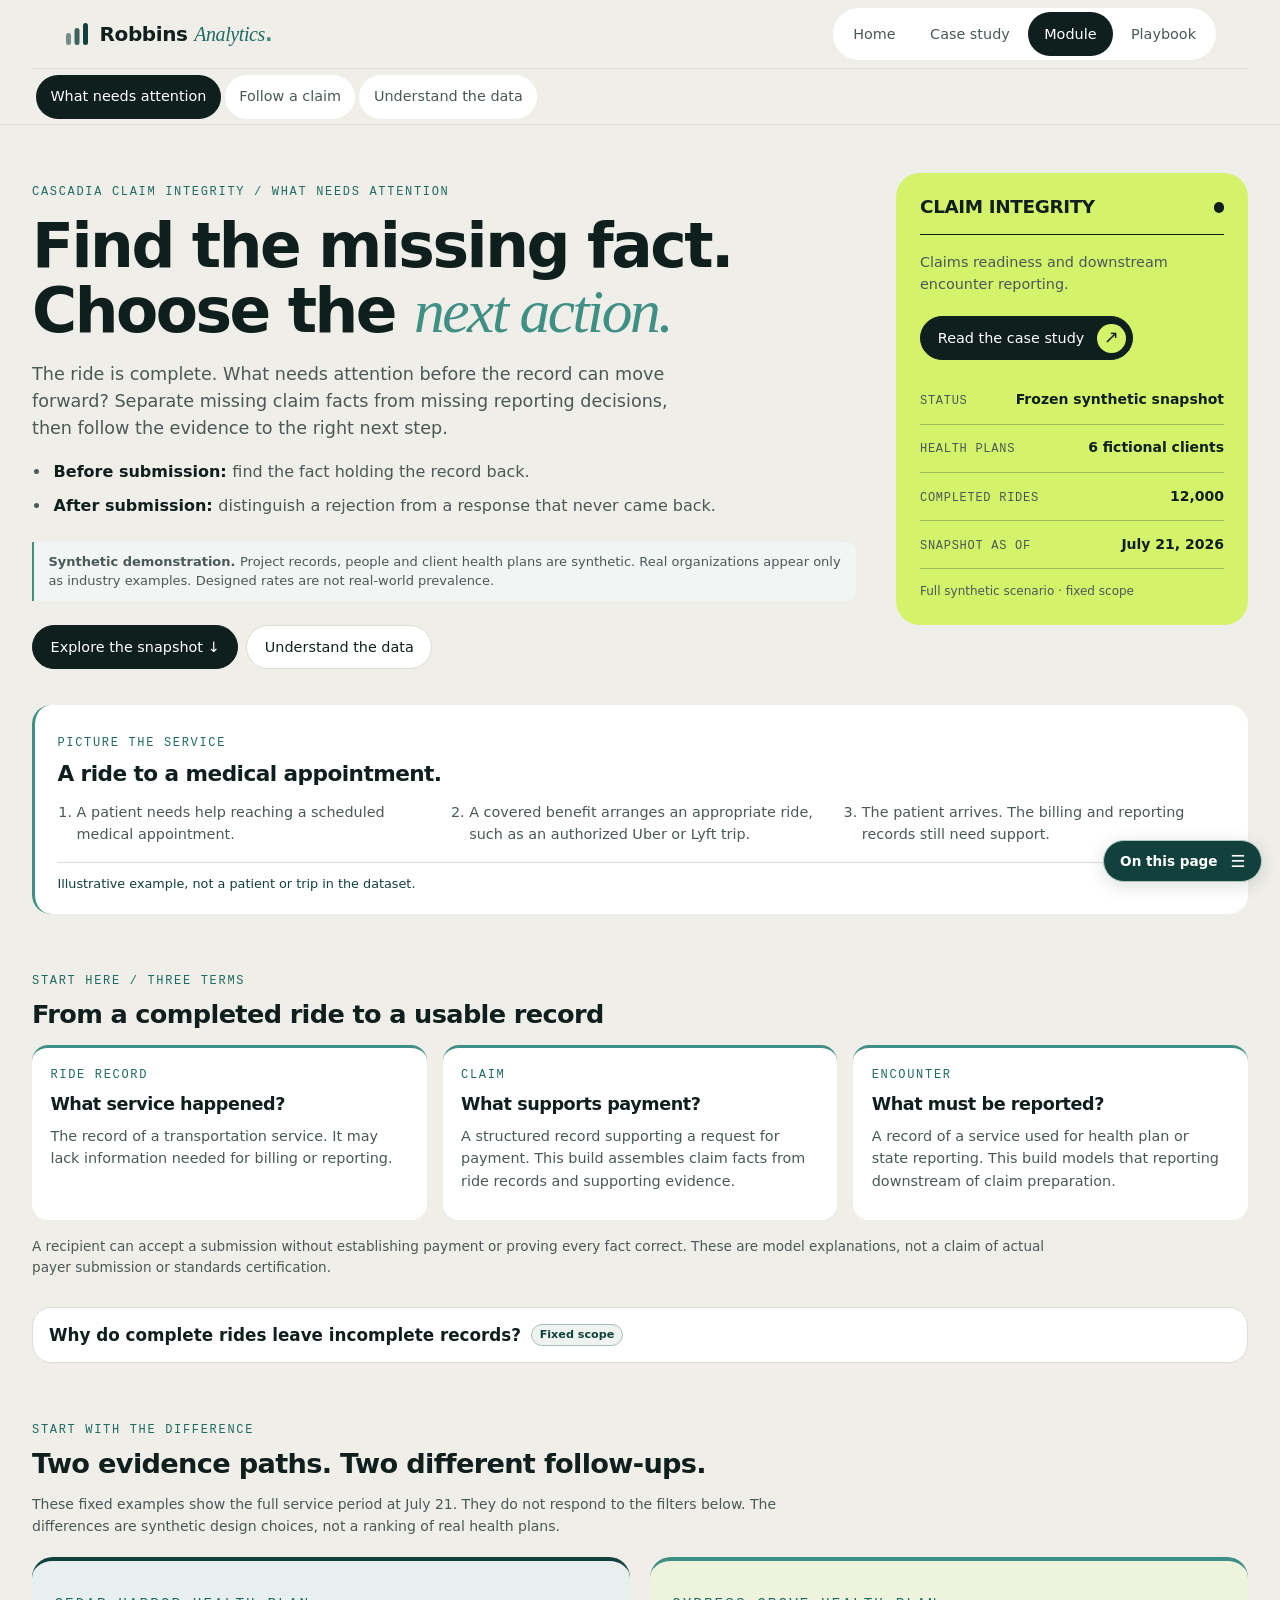
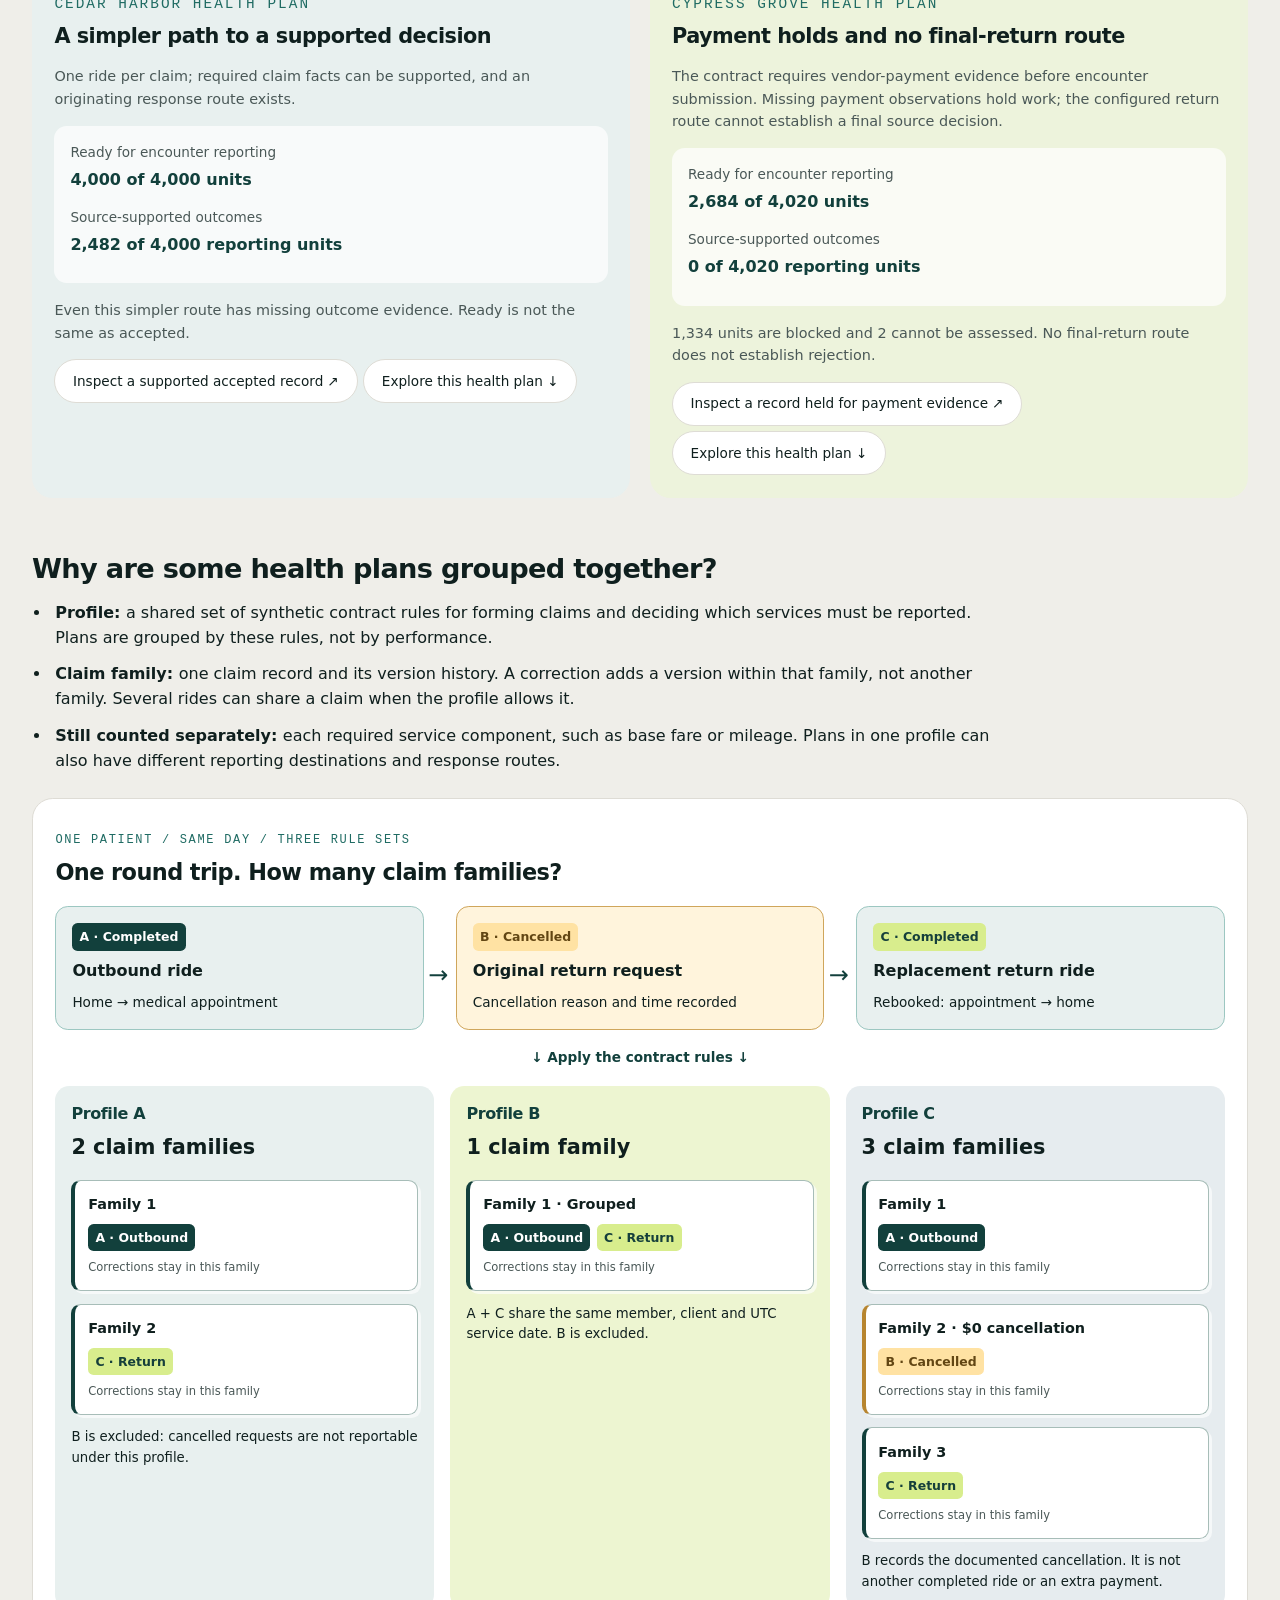
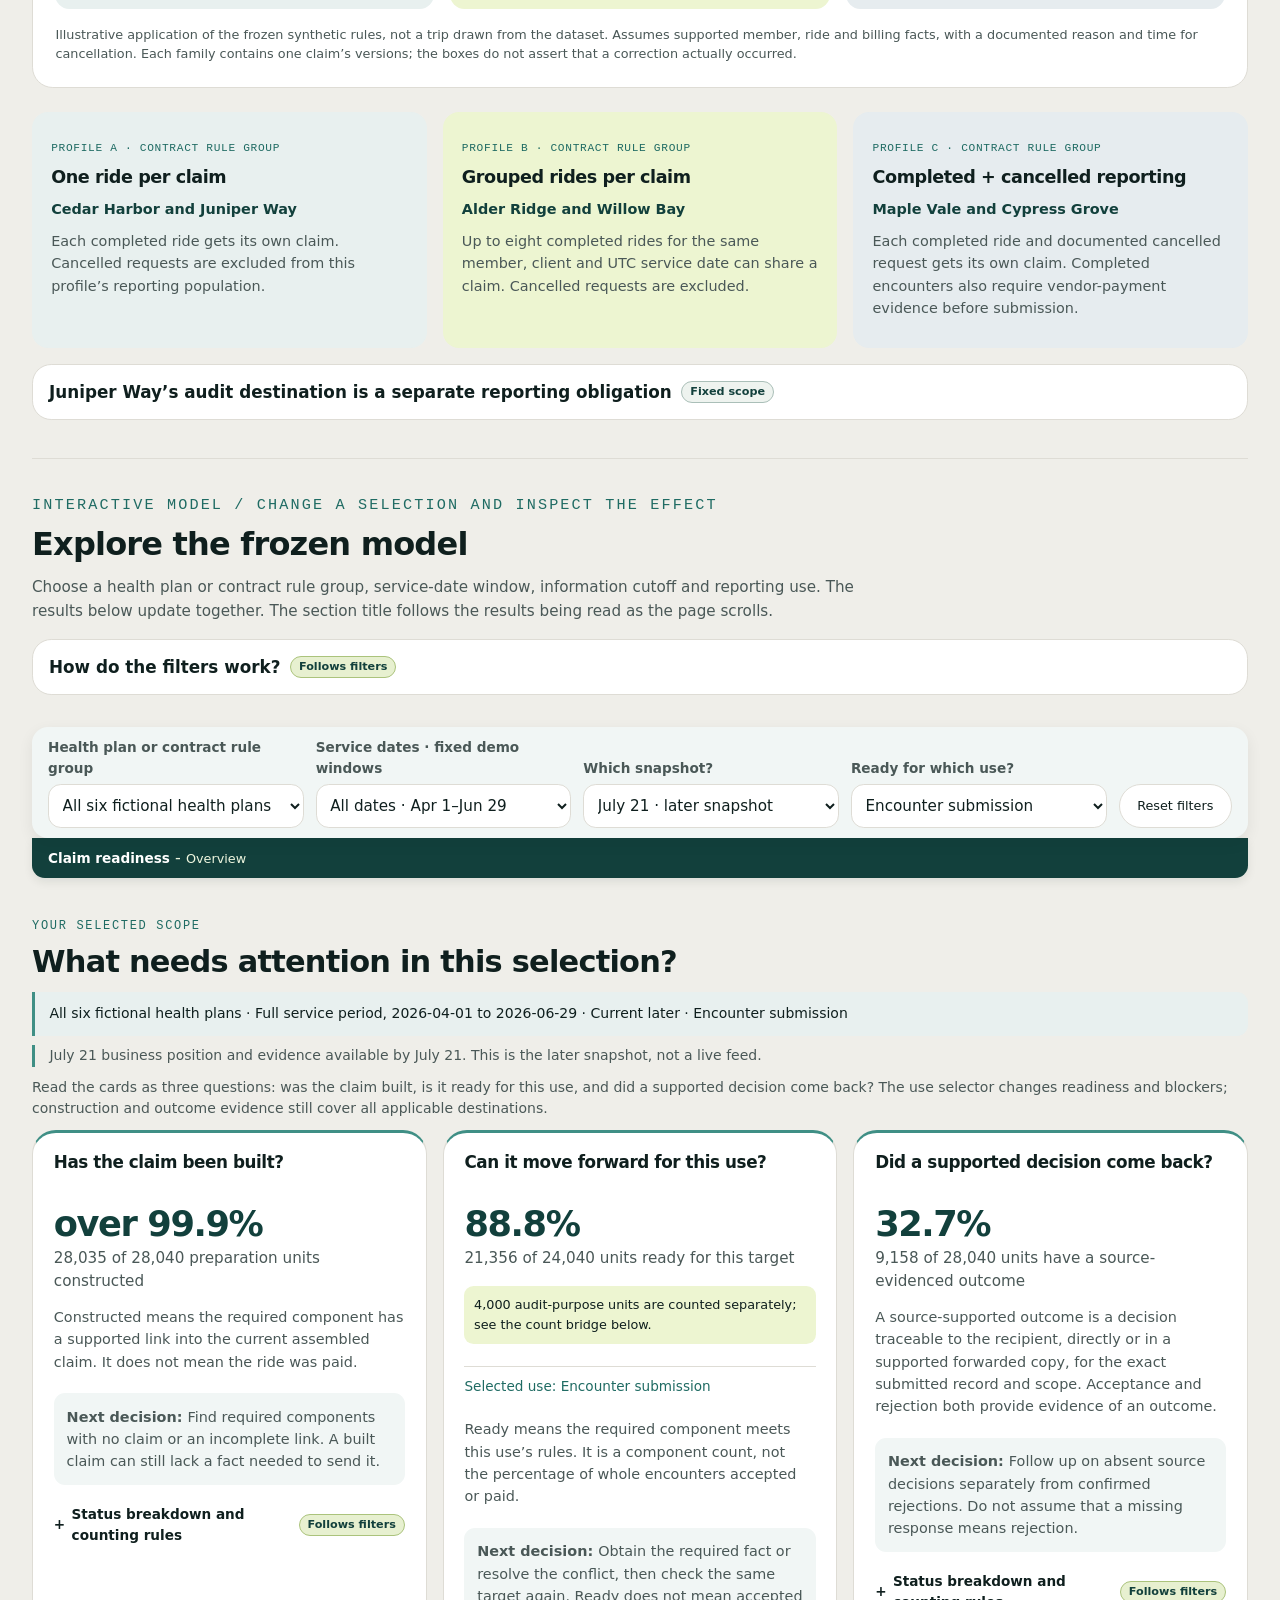
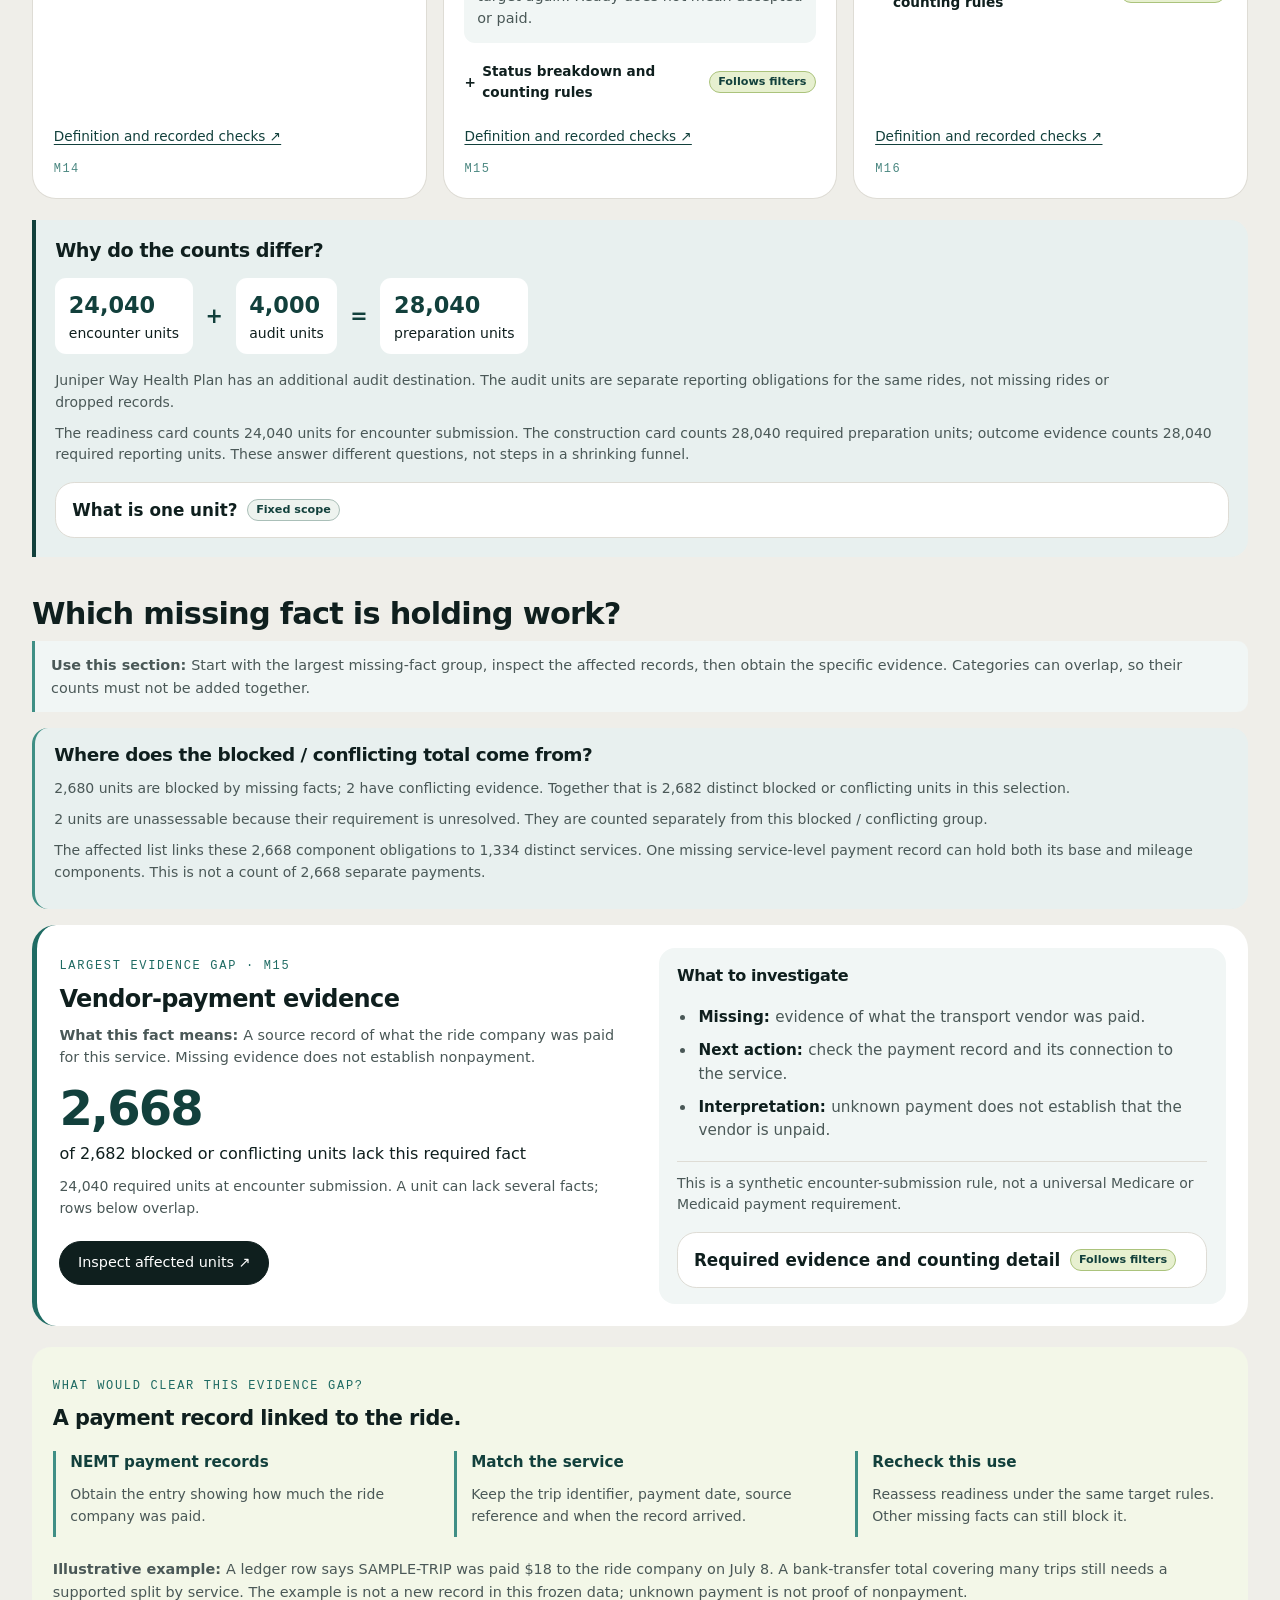
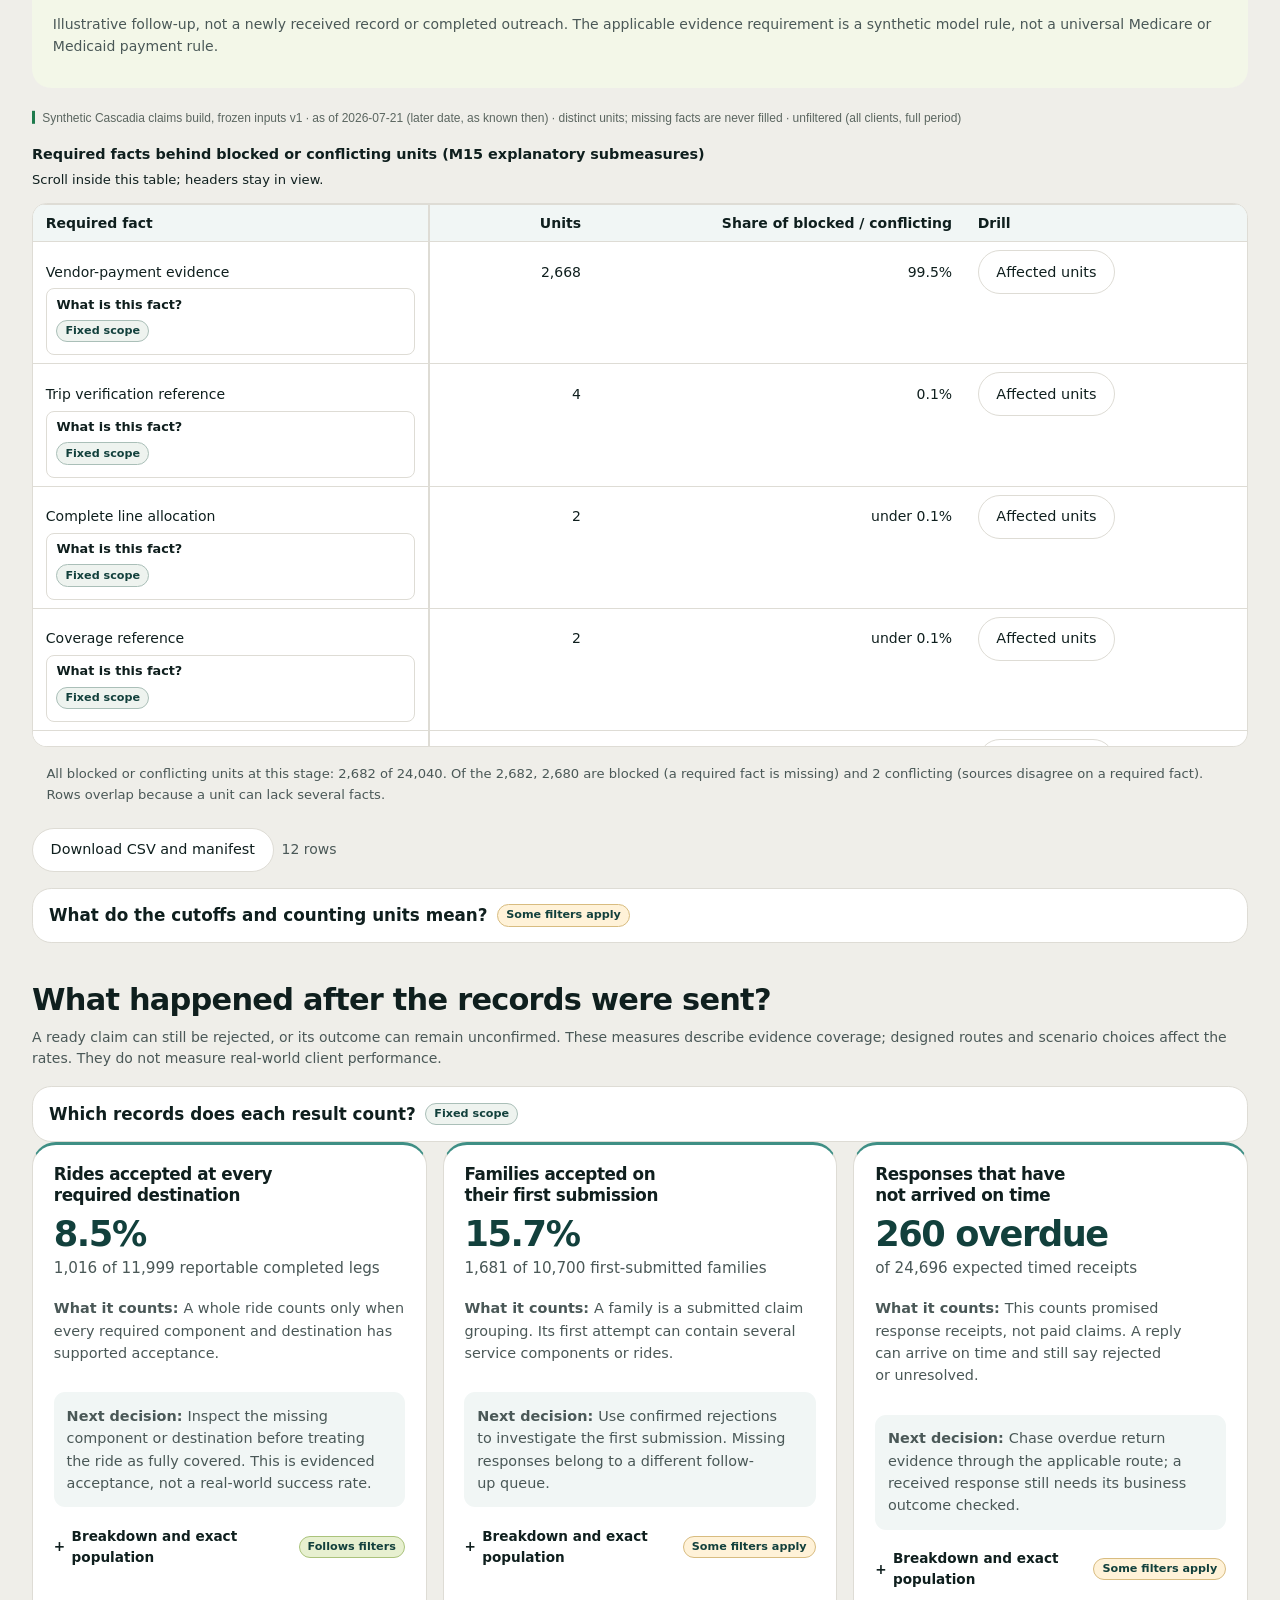
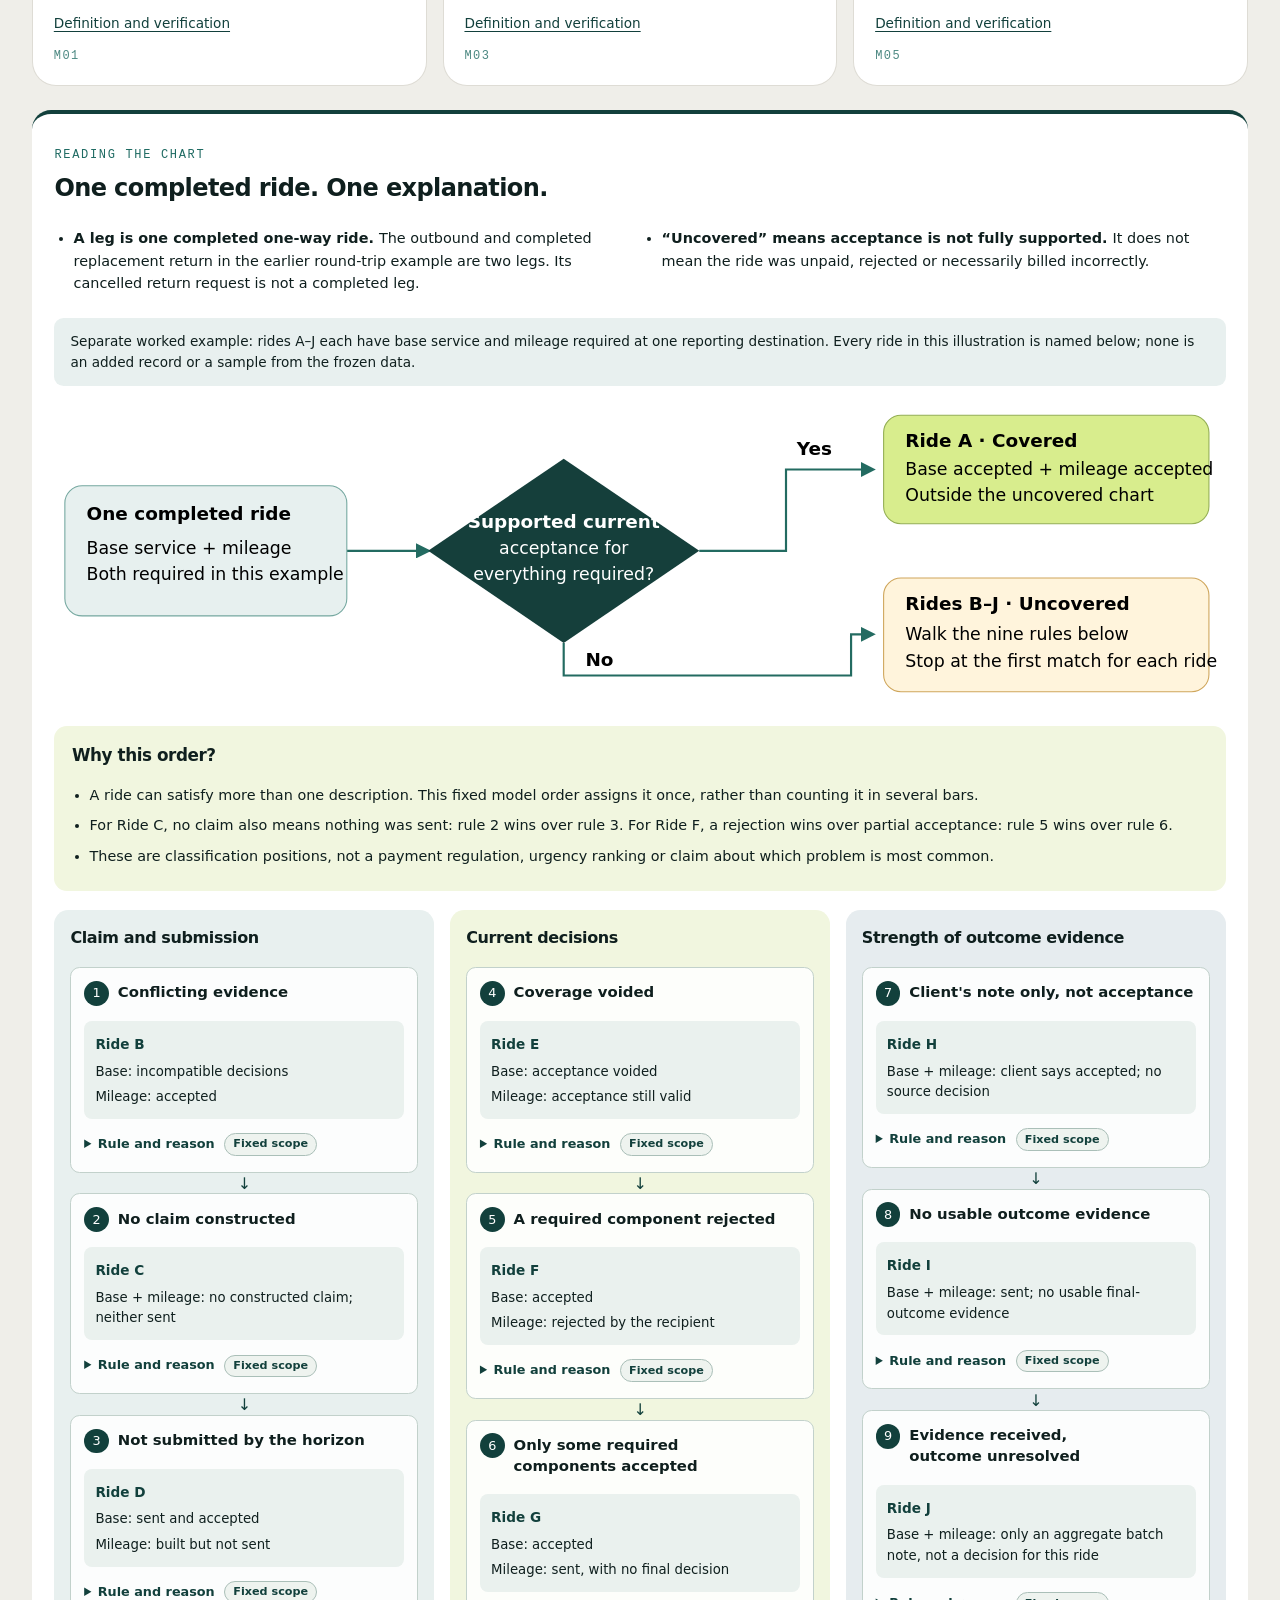
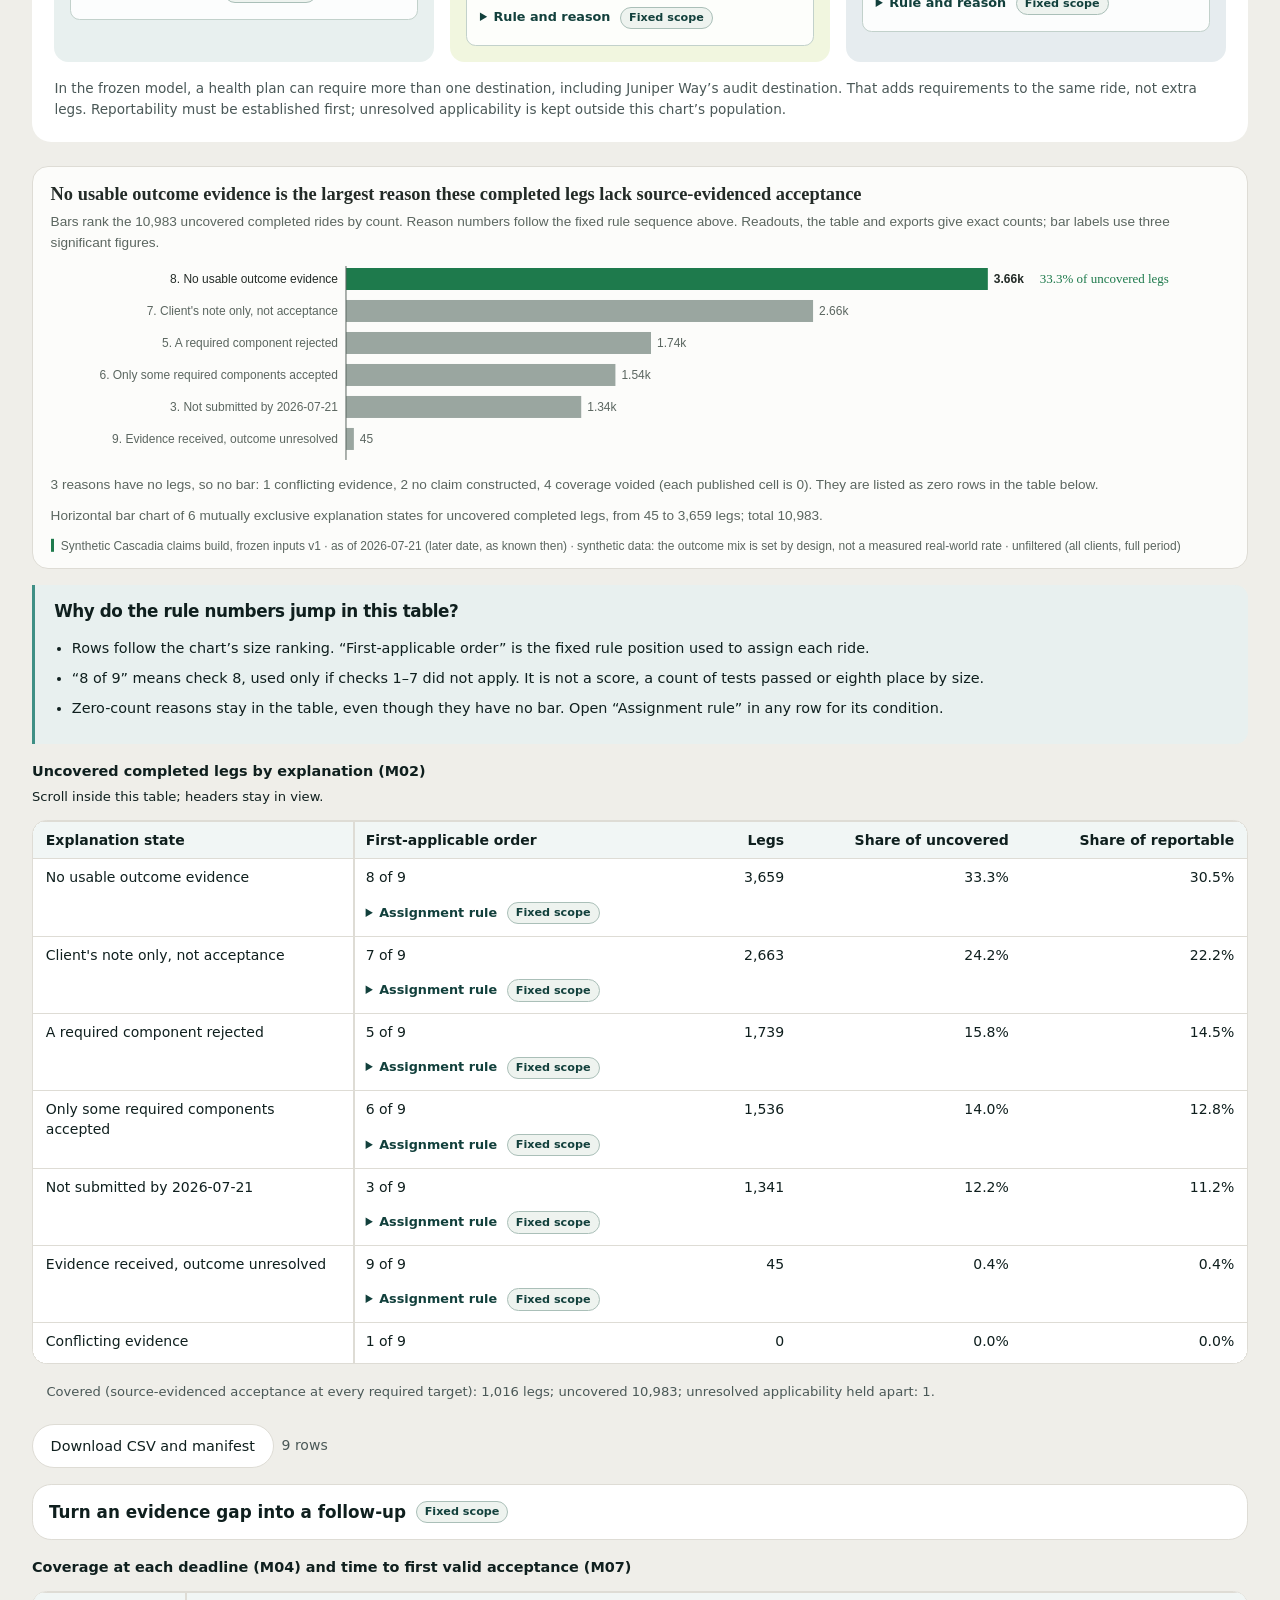
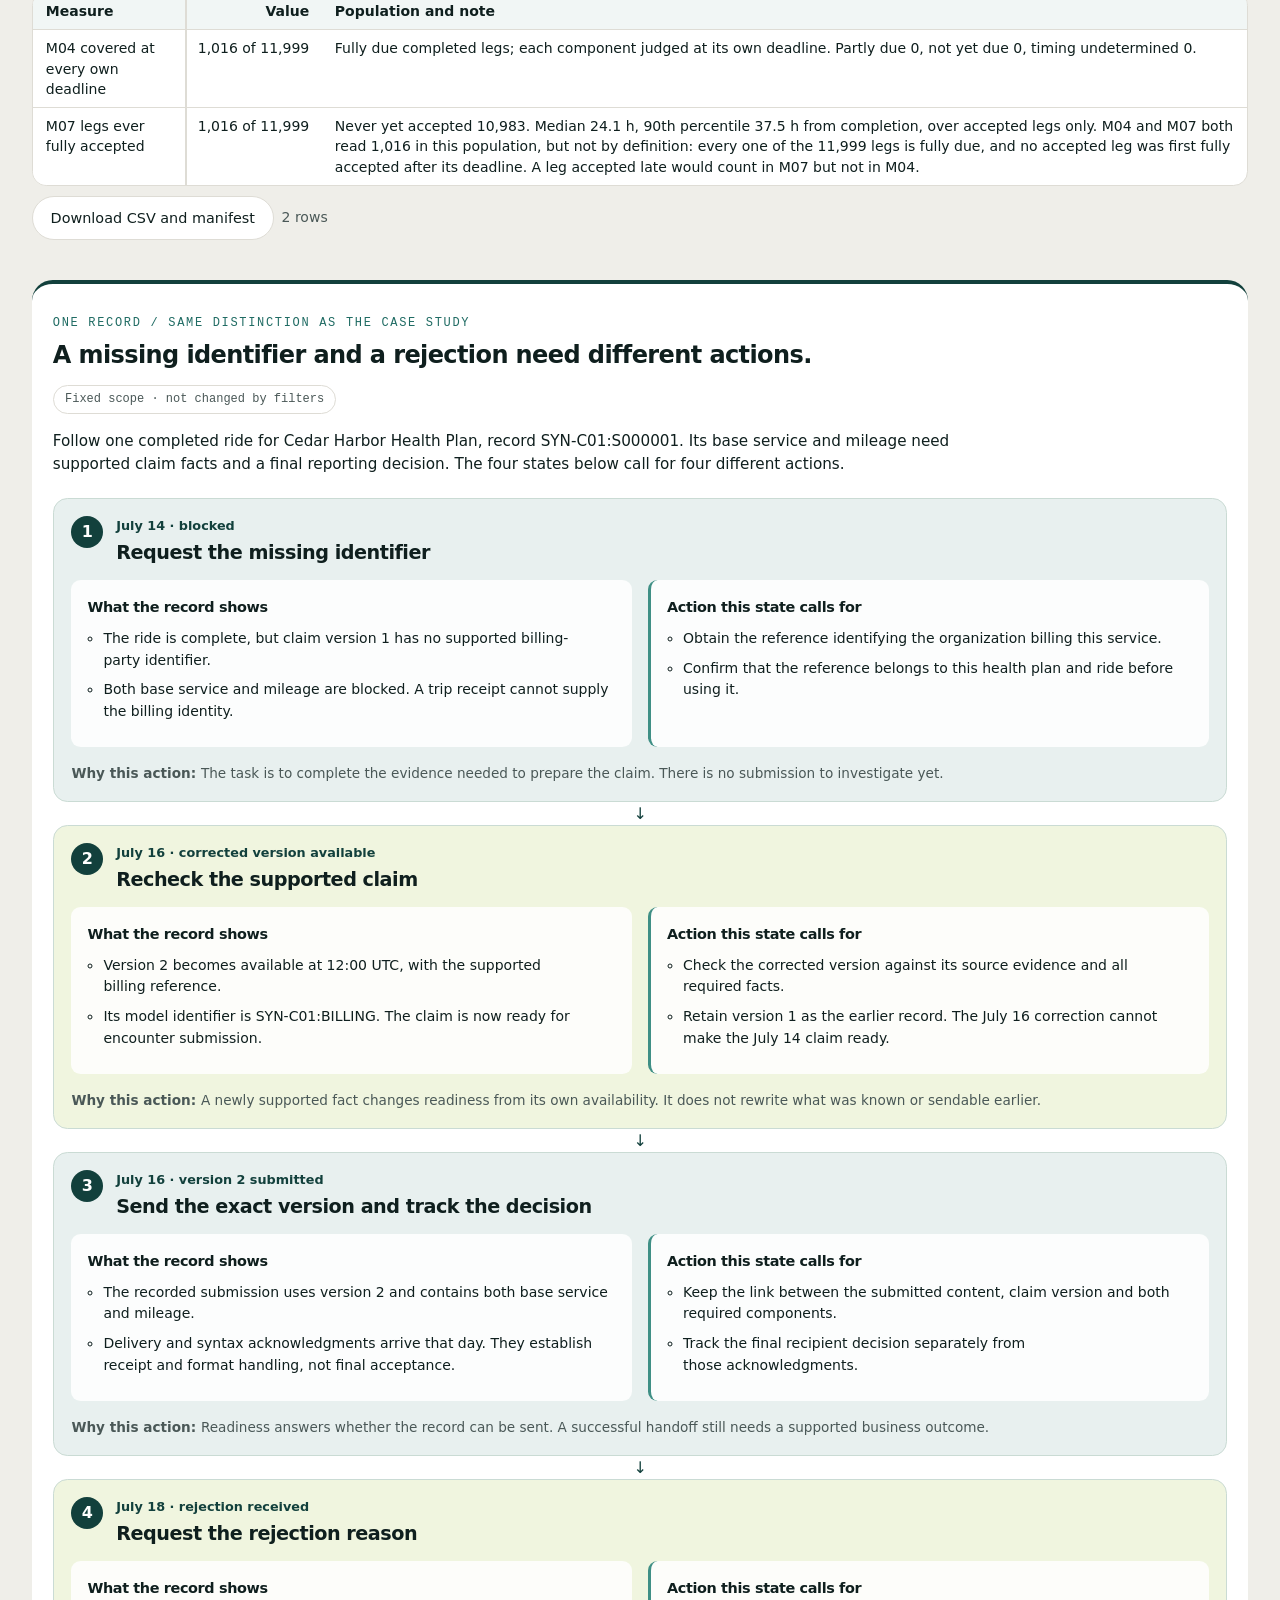
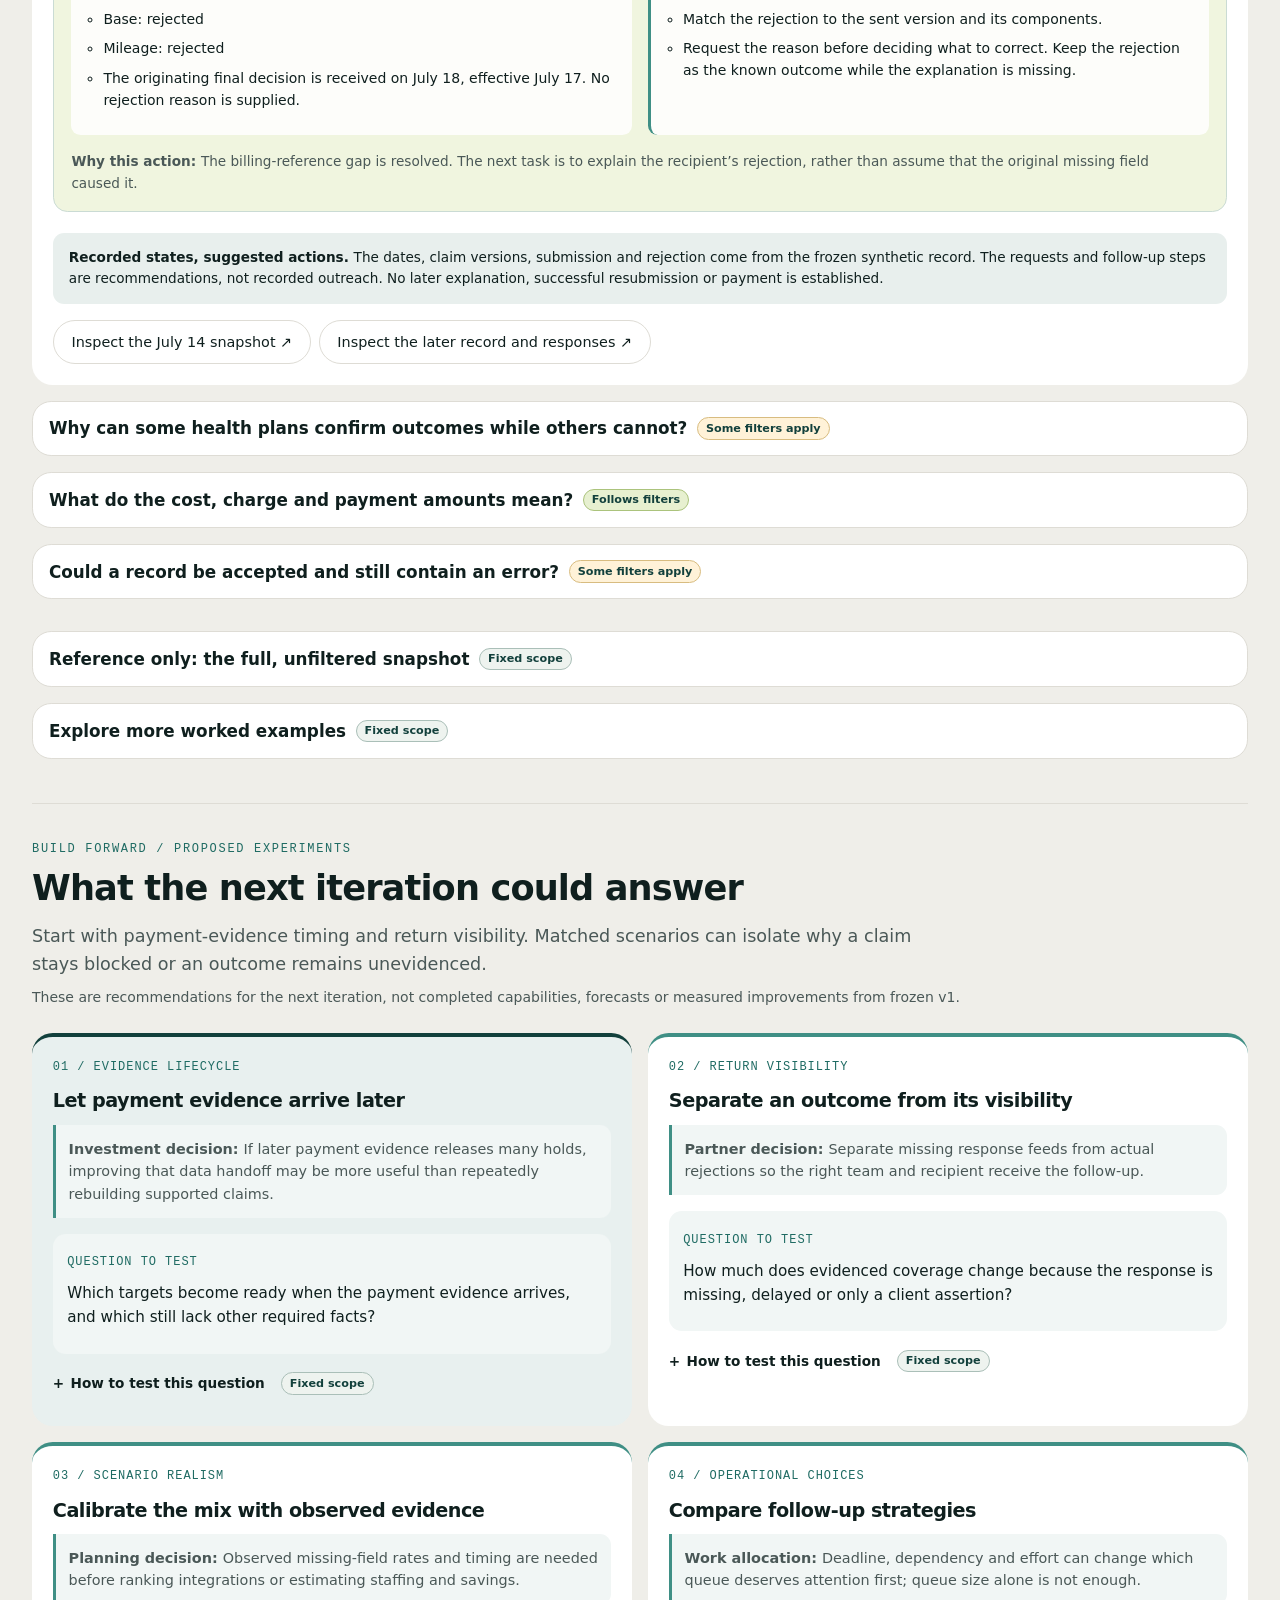
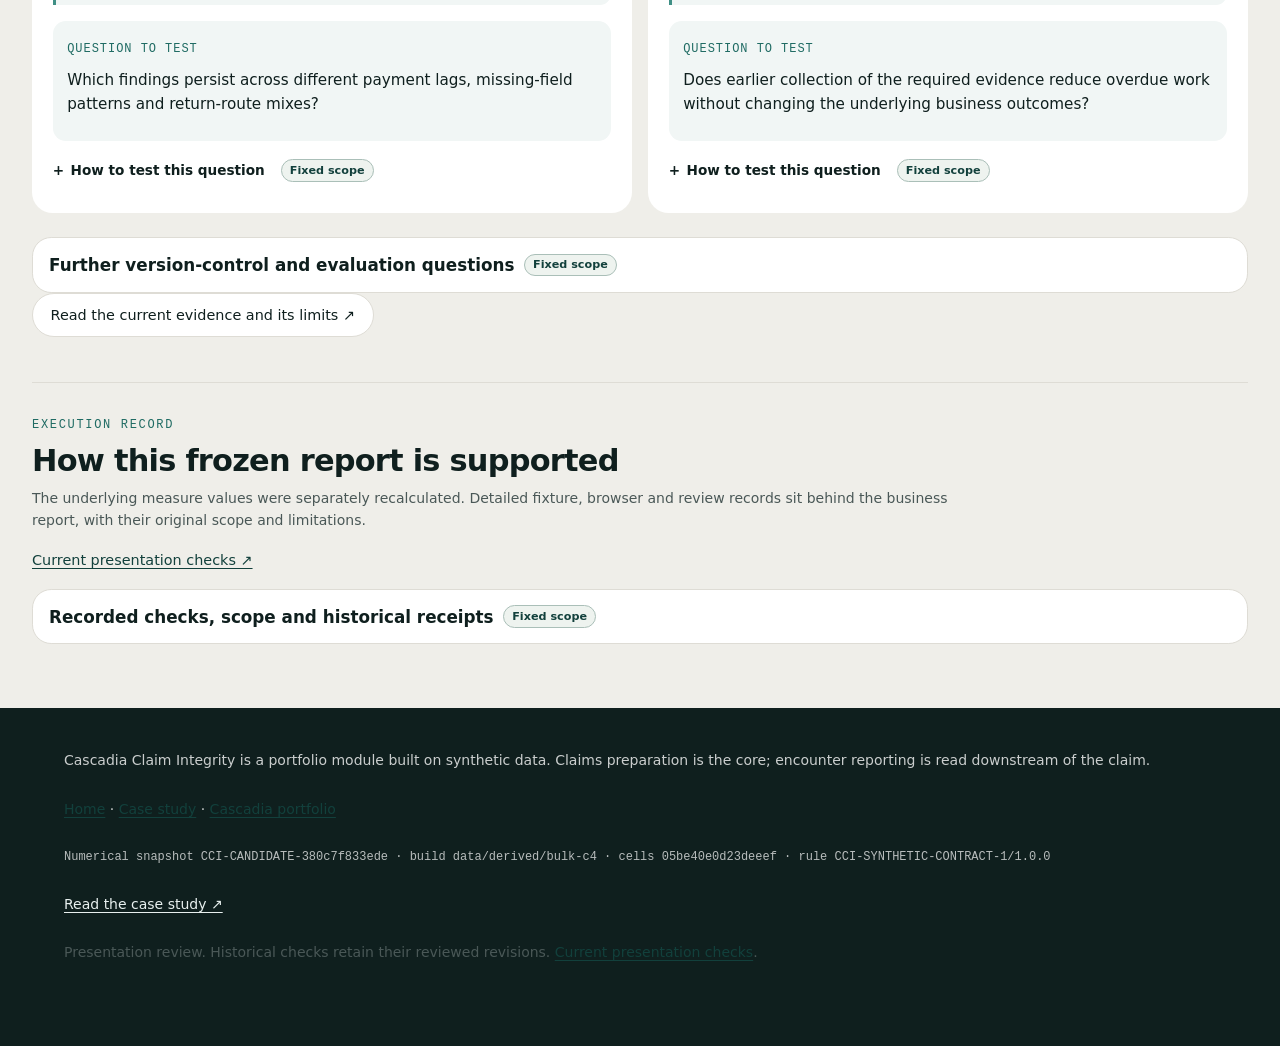
==== commit 326ab77e: "Publish integrated Claim Integrity playbook and build process" ====
--- a/docs/index.html
+++ b/docs/index.html
@@ -24,6 +24,8 @@
 <link rel="stylesheet" href="assets/page-navigation.css">
 <link rel="stylesheet" href="assets/follow-claim.css">
 <link rel="stylesheet" href="assets/understand-data.css">
+<link rel="stylesheet" href="assets/portfolio-hero.css?v=1">
+<link rel="stylesheet" href="assets/portfolio-subnav.css?v=1">
 </head>
 <body>
 <a class="skip" href="#main">Skip to content</a>
@@ -33,7 +35,7 @@
       <svg width="26" height="26" viewBox="0 0 26 26" aria-hidden="true"><rect x="2" y="12" width="5" height="12" rx="2.5" fill="#12403c" opacity="0.55"/><rect x="10.5" y="7" width="5" height="17" rx="2.5" fill="#12403c" opacity="0.8"/><rect x="19" y="2" width="5" height="22" rx="2.5" fill="#12403c"/></svg>
       <span class="wm-text">Robbins <span class="serif">Analytics</span><span class="stop">.</span></span>
     </a>
-<nav id="portfolio-nav" class="portfolio-switch" aria-label="Portfolio navigation"><a href="https://www.robbinsanalytics.com/">Home</a><a href="case-study.html">Case study</a><a href="index.html#view=a" aria-current="page">Module</a></nav><button class="nav-toggle" id="nav-toggle" type="button" aria-expanded="false" aria-controls="portfolio-nav" aria-label="Open navigation menu">Menu <span aria-hidden="true">☰</span></button>
+<nav id="portfolio-nav" class="portfolio-switch" aria-label="Portfolio navigation"><a href="https://www.robbinsanalytics.com/">Home</a><a href="case-study.html">Case study</a><a href="index.html#view=a" aria-current="page">Module</a><a href="playbook/index.html">Playbook</a></nav><button class="nav-toggle" id="nav-toggle" type="button" aria-expanded="false" aria-controls="portfolio-nav" aria-label="Open navigation menu">Menu <span aria-hidden="true">☰</span></button>
   </div>
 <nav aria-label="Views" class="view-nav module-tabs container-x" id="view-nav">
       <a href="#view=a" data-view="a">What needs attention</a>
--- a/docs/assets/portfolio-hero.css
+++ b/docs/assets/portfolio-hero.css
@@ -0,0 +1,52 @@
+/* A shared hero frame keeps portfolio summary cards in the same place.
+   Card height remains intrinsic: copy controls height, never a fixed minimum. */
+.hero.hero-split,
+.hero.wrap,
+.process-hero.wrap {
+  grid-template-columns: minmax(0, 1fr) 22rem;
+  column-gap: 2.5rem;
+  align-items: start;
+  padding-top: 3rem;
+}
+.summary-card,
+.playbook-summary {
+  align-self: start;
+  width: 100%;
+  max-width: none;
+  min-height: 0;
+  padding: 1.5rem;
+  border-radius: 1.5rem;
+}
+.hero.wrap,
+.process-hero.wrap {
+  width: min(1152px, calc(100% - 64px));
+}
+/* With the playbook rail visible, retain the same right content gutter. */
+@media (min-width: 1200px) and (max-width: 1439px) {
+  #case-main.container-x,
+  #app.container-x { max-width: none; }
+}
+@media (min-width: 1440px) {
+  body:has(.integrated-header) main,
+  body:has(.integrated-header) .site-footer { margin-left: 208px; }
+}
+@media (max-width: 999px) {
+  .hero.hero-split,
+  .hero.wrap,
+  .process-hero.wrap {
+    grid-template-columns: minmax(0, 1fr);
+    gap: 1.4rem;
+  }
+  .process-hero > .playbook-summary { max-width: none; }
+}
+@media (max-width: 767px) {
+  .hero.wrap,
+  .process-hero.wrap { width: calc(100% - 32px); }
+  .hero.hero-split,
+  .hero.wrap,
+  .process-hero.wrap { padding-top: 2rem; }
+}
+@media print {
+  body:has(.integrated-header) main,
+  body:has(.integrated-header) .site-footer { margin-left: 0; }
+}
--- a/docs/assets/portfolio-subnav.css
+++ b/docs/assets/portfolio-subnav.css
@@ -0,0 +1,36 @@
+/* Module buttons are the shared subpage-navigation standard. */
+.module-tabs, .playbook-tabs {
+  display: flex;
+  flex-wrap: wrap;
+  justify-content: flex-start;
+  align-items: center;
+  gap: .25rem;
+  width: 100%;
+  max-width: 76rem;
+  margin-inline: auto;
+  padding: .35rem .25rem;
+  border-top: 1px solid var(--line);
+  border-radius: 0;
+  background: transparent;
+}
+.module-tabs a, .playbook-tabs a {
+  display: inline-flex;
+  align-items: center;
+  justify-content: flex-start;
+  flex: 0 1 auto;
+  min-height: 2.75rem;
+  padding: .45rem .9rem;
+  border-radius: 999px;
+  background: white;
+  color: #4a5857;
+  font-family: Inter, "Segoe UI", system-ui, -apple-system, "Helvetica Neue", Arial, sans-serif;
+  font-size: .9rem;
+  font-weight: 500;
+  line-height: 1.55;
+  text-decoration: none;
+}
+.module-tabs a:hover, .playbook-tabs a:hover { background: var(--paper); color: var(--ink); }
+.module-tabs a[aria-current="page"], .playbook-tabs a[aria-current="page"] { background: var(--ink); color: white; }
+@media (max-width: 767px) {
+  .module-tabs a, .playbook-tabs a { font-size: .8rem; padding: .5rem .65rem; }
+}
